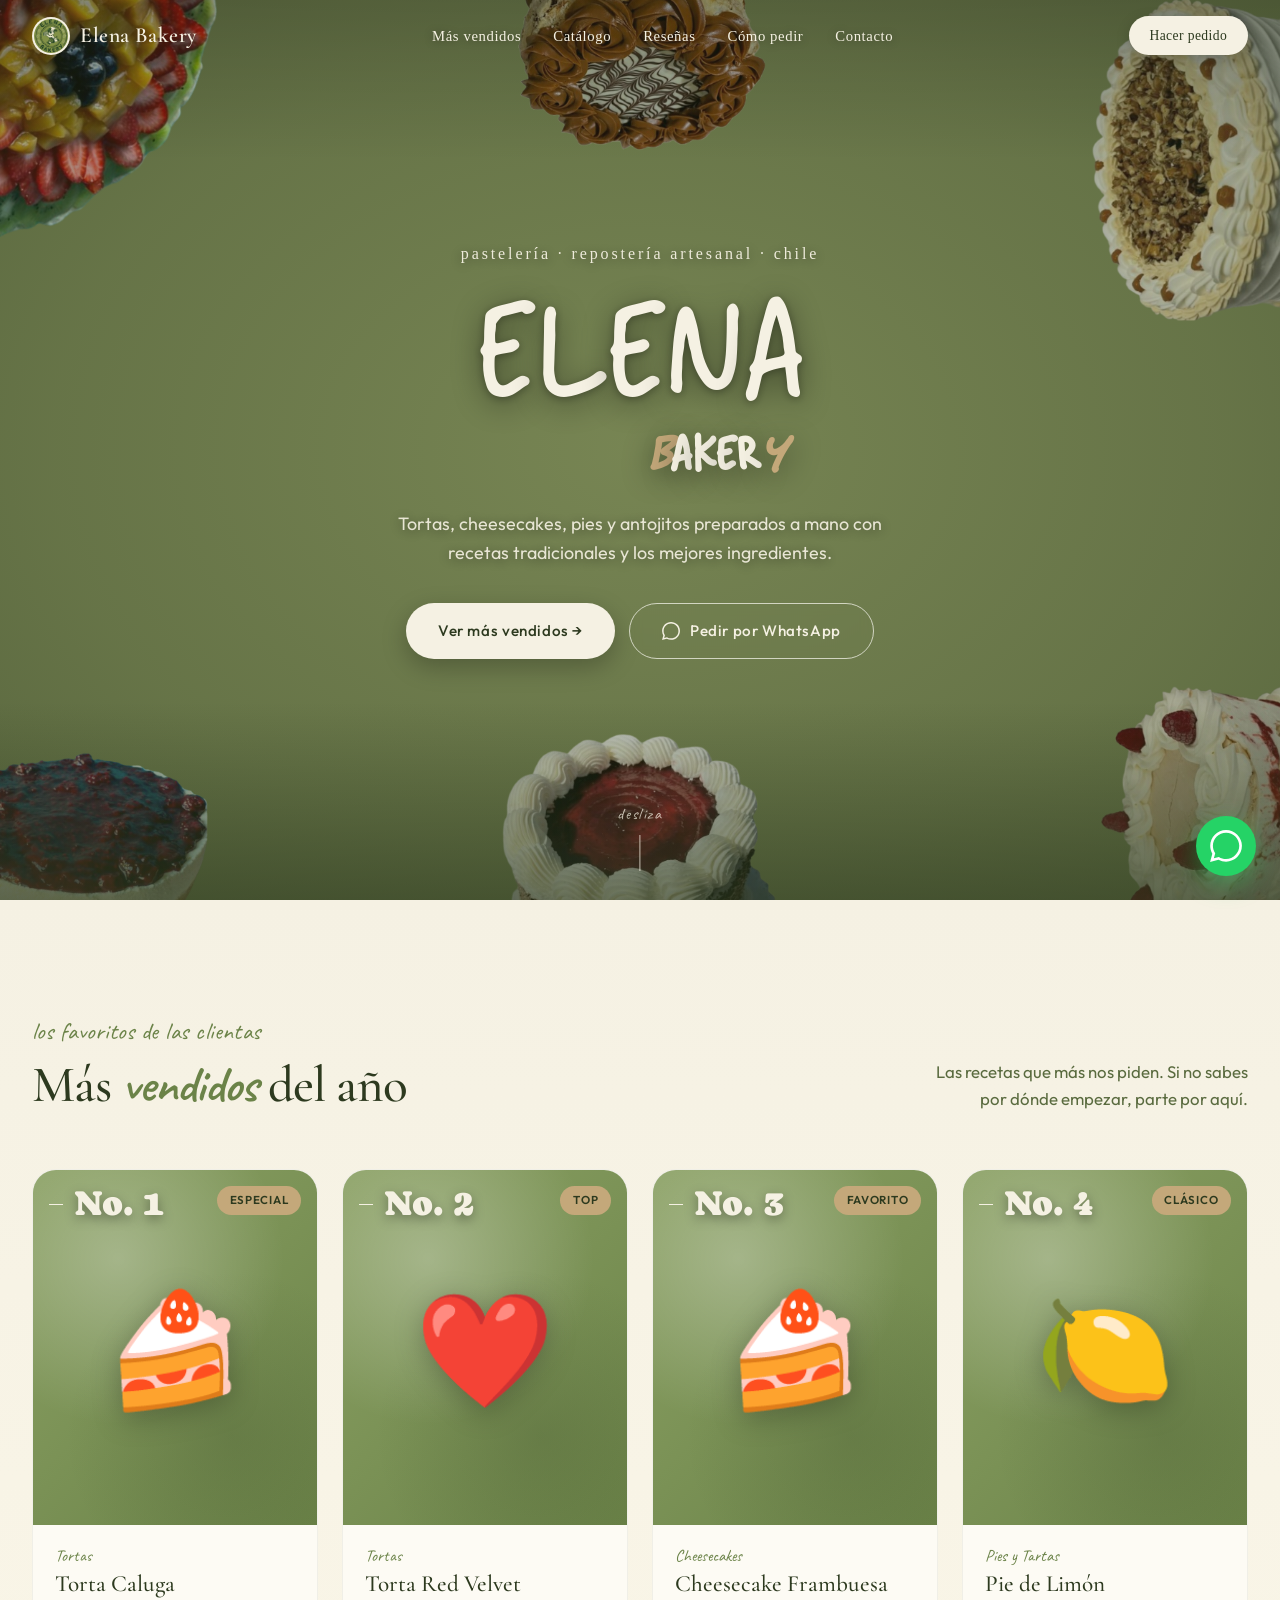
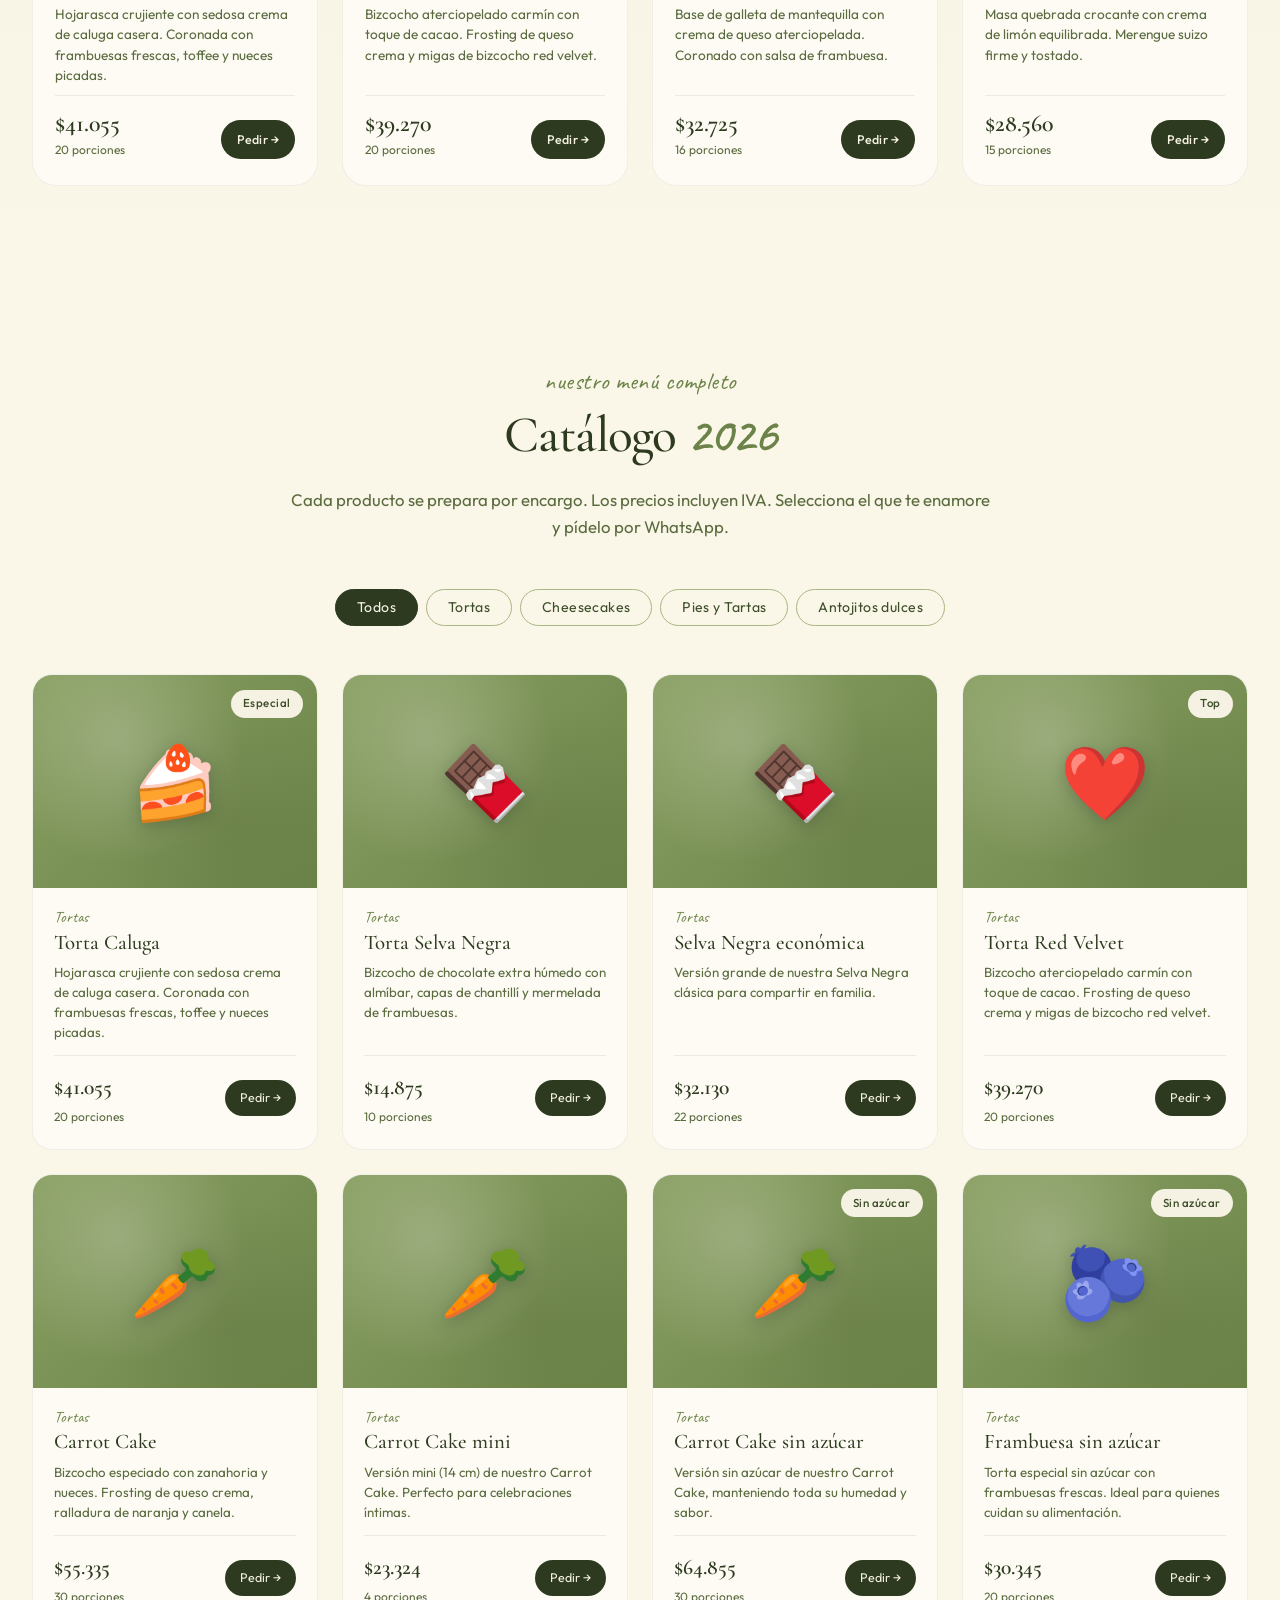
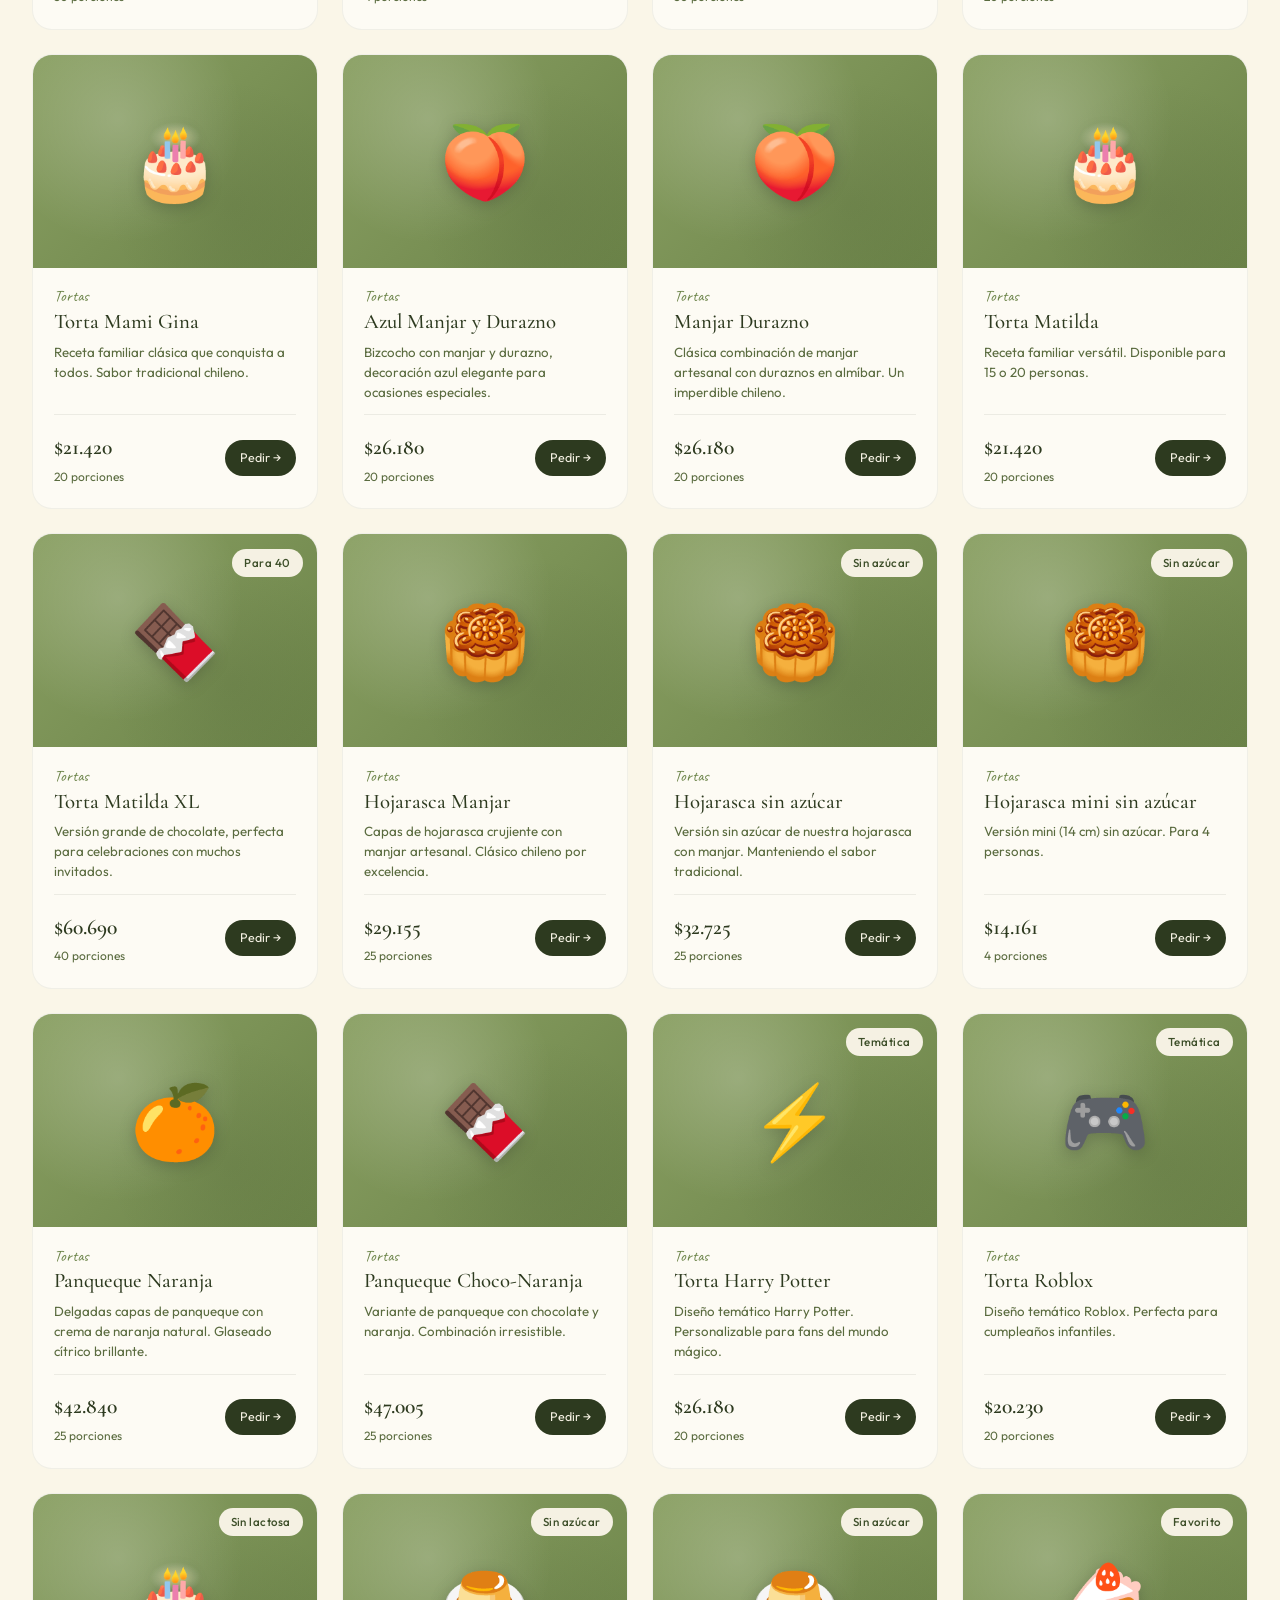
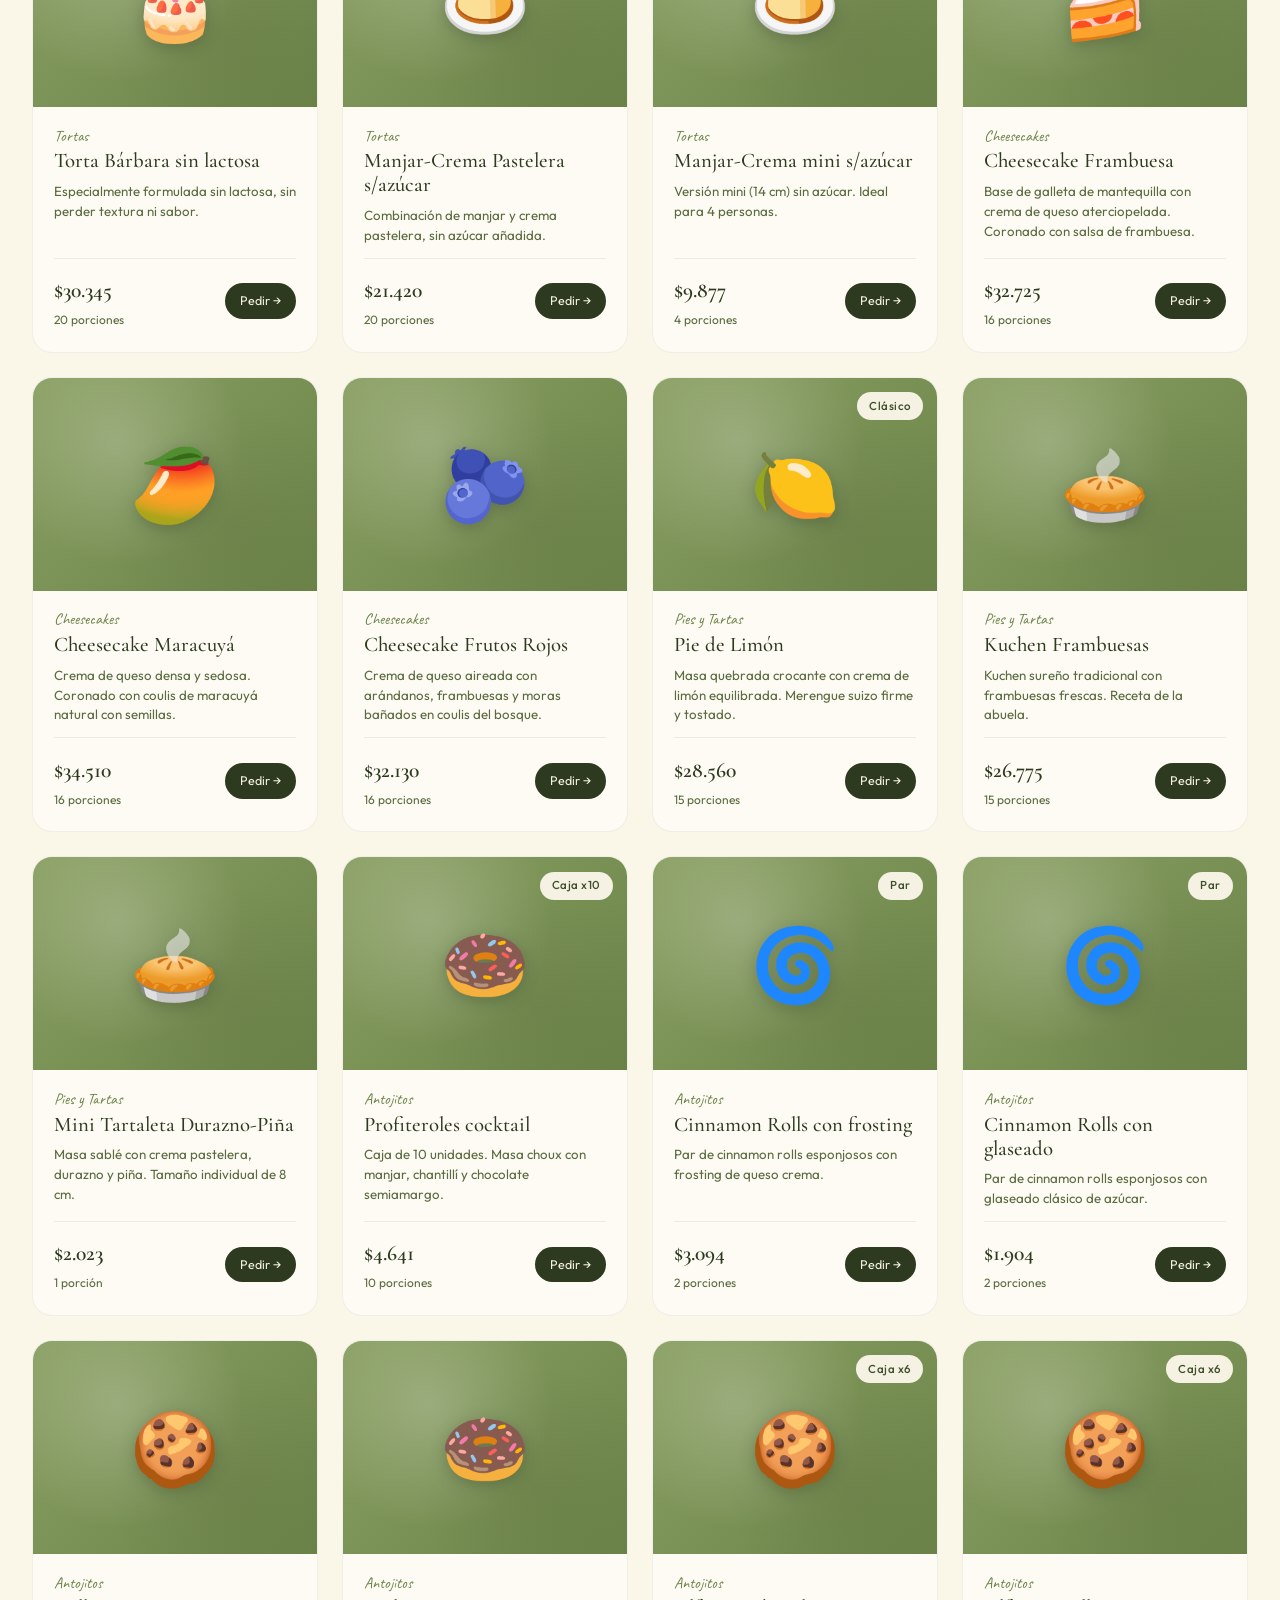
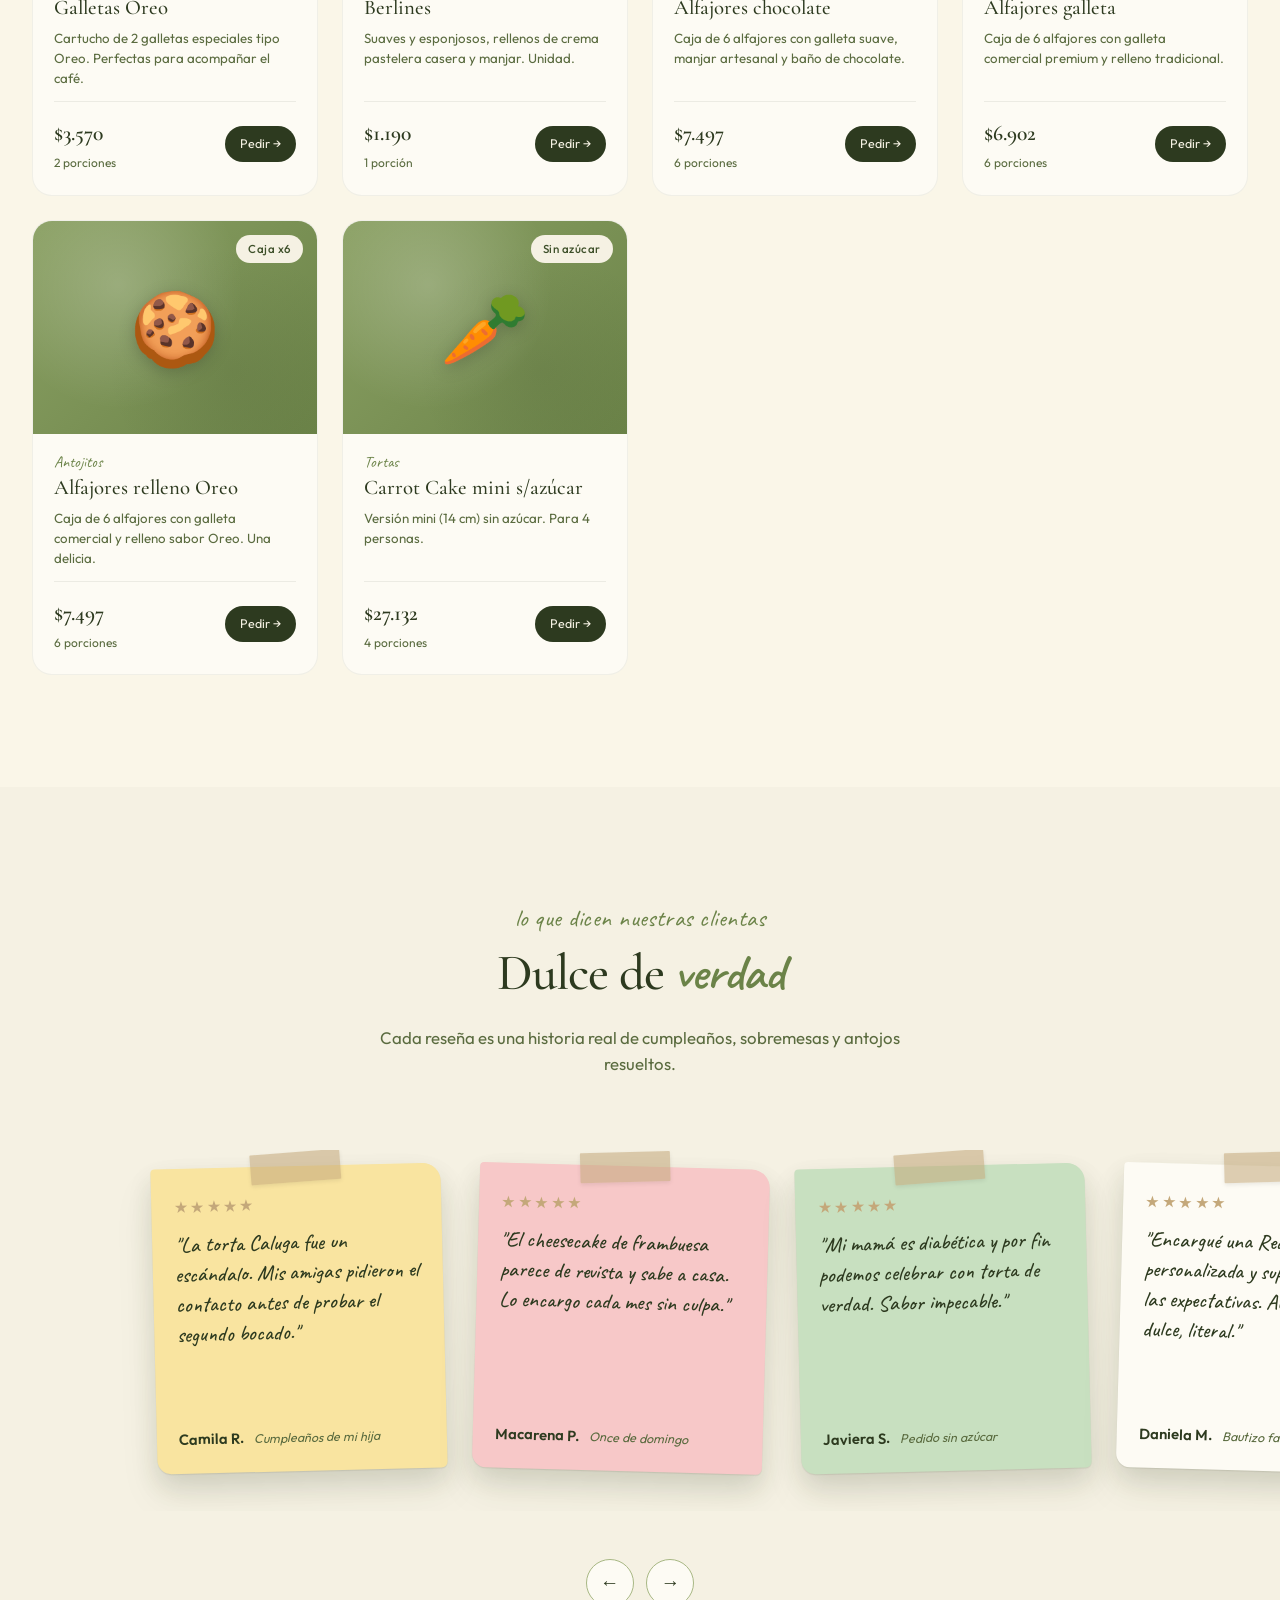
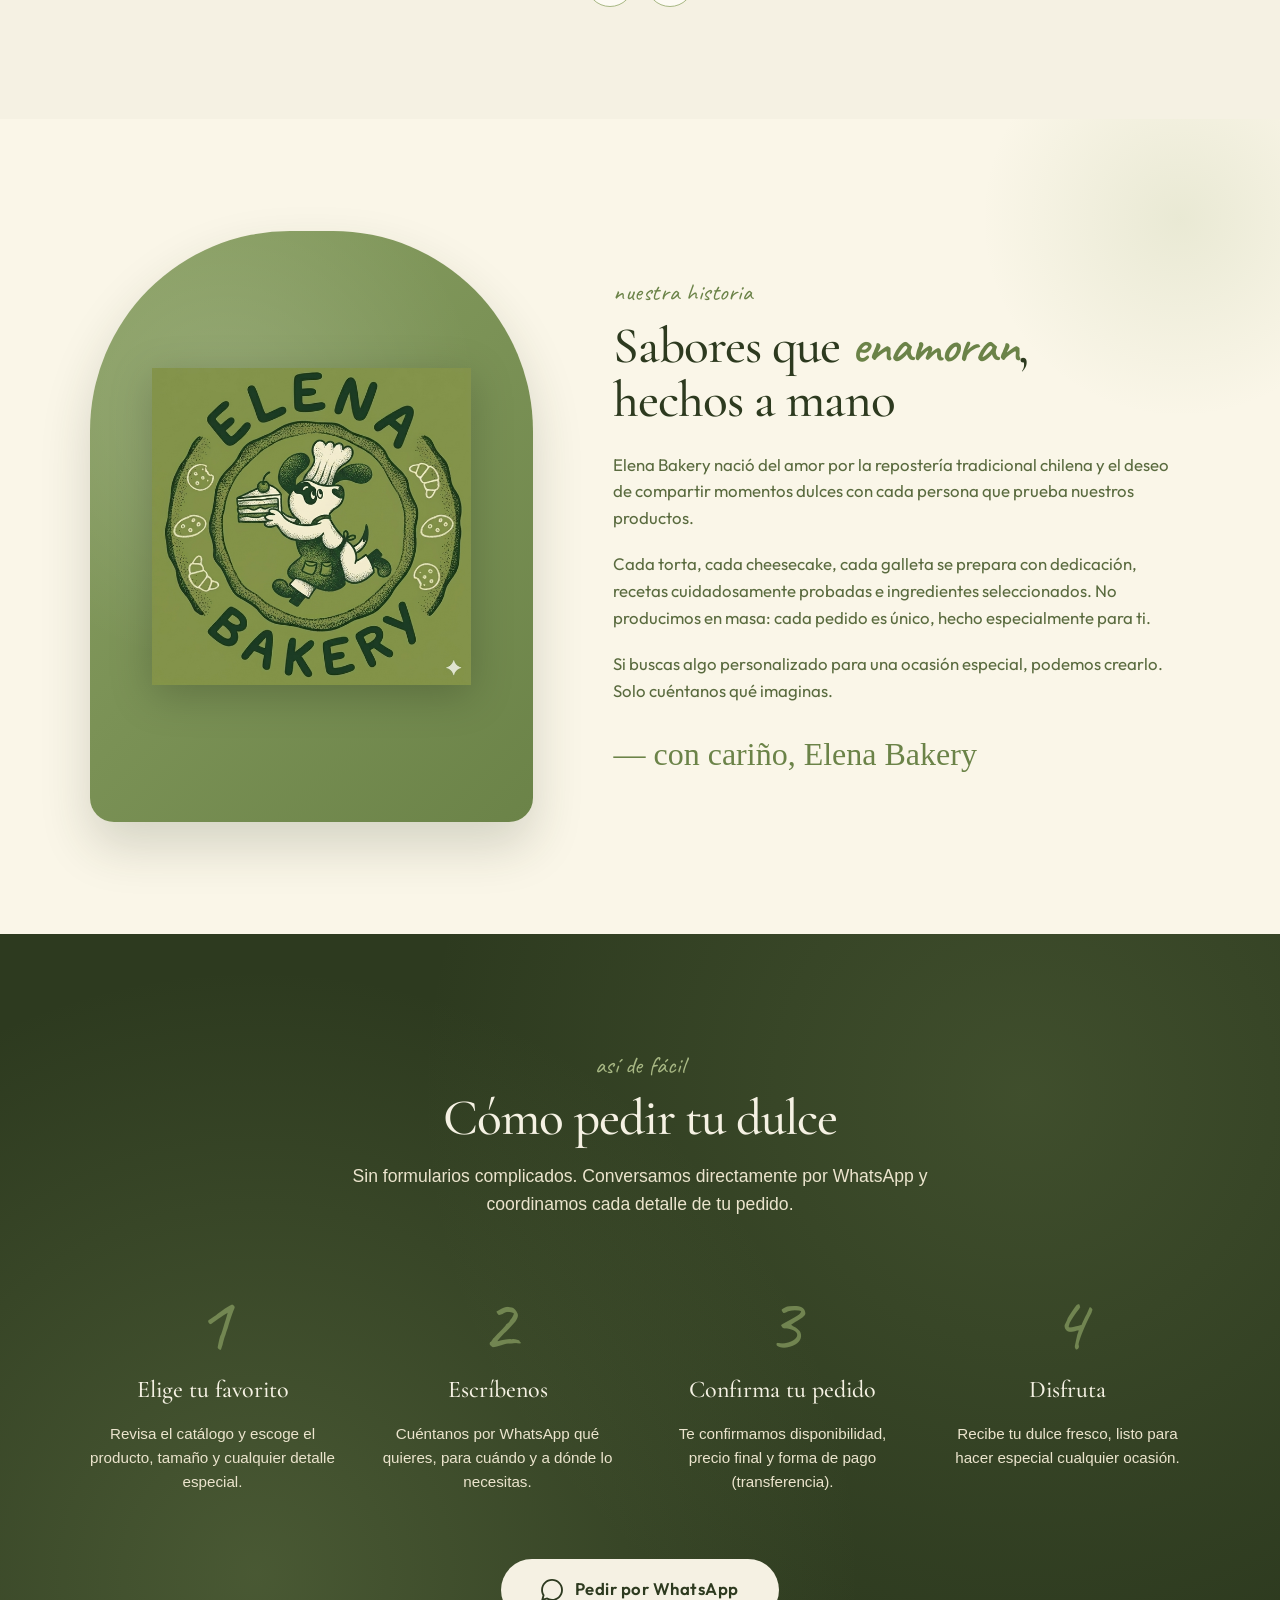
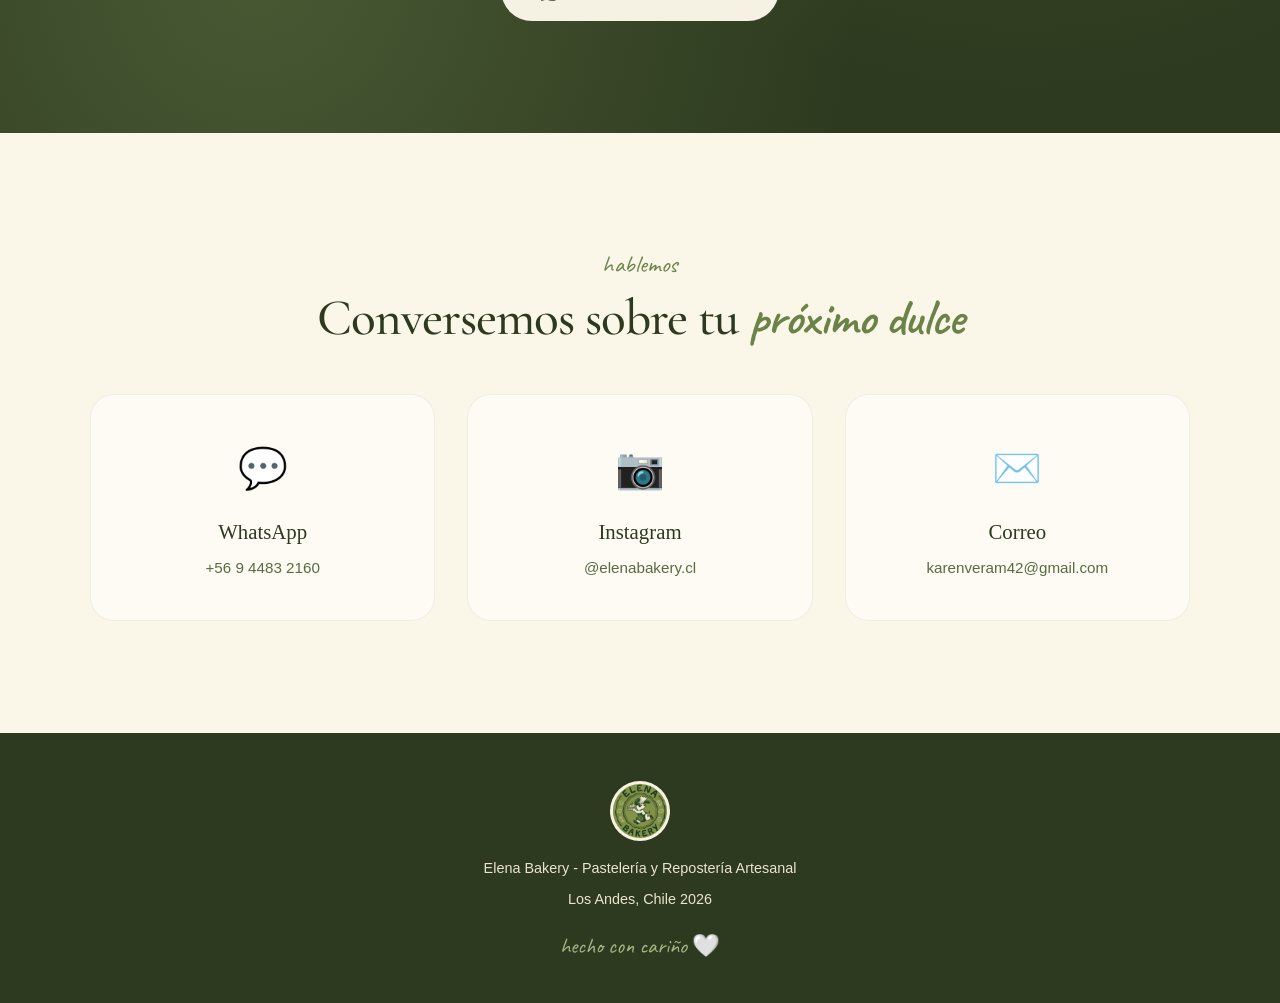
==== index.html @ ec09f941 "Initial deploy: Elena Bakery website" ====
<!DOCTYPE html>
<html lang="es">
<head>
<meta charset="UTF-8" />
<meta name="viewport" content="width=device-width, initial-scale=1.0" />
<title>Elena Bakery — Pastelería y Repostería Artesanal</title>
<meta name="description" content="Tortas, cheesecakes, pies y antojitos dulces hechos a mano en Chile. Encarga tu torta por WhatsApp." />


<!-- Fuentes -->
<link rel="preconnect" href="https://fonts.googleapis.com">
<link rel="preconnect" href="https://fonts.gstatic.com" crossorigin>
<link href="https://fonts.googleapis.com/css2?family=Cormorant+Garamond:wght@400;500;600;700&family=Caveat:wght@500;600;700&family=Outfit:wght@300;400;500;600&family=Caprasimo&family=Sansita+Swashed:wght@500;700&family=Bagel+Fat+One&family=Mochiy+Pop+One&family=Raleway:wght@300;400;500;600;700;800&display=swap" rel="stylesheet">

<style>
  /* ===== Fuentes locales (assets/fonts) ===== */
  @font-face{font-family:'Messy Ben';      src:url('assets/fonts/MessyBen.ttf') format('truetype');       font-display:swap}
  @font-face{font-family:'Miniday';        src:url('assets/fonts/Miniday.otf') format('opentype');       font-display:swap}
  @font-face{font-family:'My Handwriting'; src:url('assets/fonts/MyHandwriting.ttf') format('truetype'); font-display:swap}
  @font-face{font-family:'Oliver';         src:url('assets/fonts/Oliver-Regular.ttf') format('truetype'); font-display:swap}
  @font-face{font-family:'Poppin';         src:url('assets/fonts/Poppin-Regular.ttf') format('truetype'); font-display:swap}
  @font-face{font-family:'Quaint HF';      src:url('assets/fonts/QuaintHF.ttf') format('truetype');      font-display:swap}
  @font-face{font-family:'QuoteNote';      src:url('assets/fonts/QuoteNote.otf') format('opentype');     font-display:swap}
  @font-face{font-family:'Sam Handwriting';src:url('assets/fonts/SamHandwriting.ttf') format('truetype');font-display:swap}
  @font-face{font-family:'Simple';         src:url('assets/fonts/Simple-Regular.ttf') format('truetype'); font-display:swap}
  @font-face{font-family:'The Greats';     src:url('assets/fonts/TheGreats.otf') format('opentype');     font-display:swap}
  @font-face{font-family:'TingTong';       src:url('assets/fonts/TingTong.ttf') format('truetype');      font-display:swap}
</style>

<style>
  :root{
    --verde-profundo: #2d3a1f;
    --verde-oscuro: #3d4f29;
    --verde-medio: #6b8348;
    --verde-claro: #8aa063;
    --verde-suave: #a8b884;
    --crema: #f5f1e3;
    --crema-claro: #faf6e8;
    --crema-oscuro: #ebe4cd;
    --blanco-roto: #fdfbf4;
    --acento: #c4a87a;       /* dorado suave */
    --texto: #2d3a1f;
    --texto-suave: #5a6b3f;

    /* tweakeables */
    --hero-font: 'Caprasimo', serif;
    --hero-overlay: 0.35;
    --anim-speed: 1;
    --accent-warm: var(--acento);
  }

  *{margin:0;padding:0;box-sizing:border-box}
  html{scroll-behavior:smooth}
  body{
    font-family:'Outfit',sans-serif;
    background:var(--crema);
    color:var(--texto);
    line-height:1.6;
    overflow-x:hidden;
  }

  .display-serif{font-family:'Cormorant Garamond',serif;font-weight:500;letter-spacing:-0.02em}
  .display-hand{font-family:'Caveat',cursive;font-weight:600}

  /* ============================================
     NAVEGACIÓN
     ============================================ */
  nav{
    position:fixed;
    top:0;left:0;right:0;
    z-index:100;
    padding:1rem 2rem;
    background:rgba(245,241,227,0);
    backdrop-filter:blur(0px);
    -webkit-backdrop-filter:blur(0px);
    border-bottom:1px solid rgba(45,58,31,0);
    transition:background .35s ease, backdrop-filter .35s ease, border-color .35s ease, padding .35s ease;
  }
  nav.scrolled{
    background:rgba(245,241,227,0.88);
    backdrop-filter:blur(14px);
    -webkit-backdrop-filter:blur(14px);
    border-bottom:1px solid rgba(45,58,31,0.08);
    padding:.7rem 2rem;
  }
  .nav-inner{
    max-width:1400px;margin:0 auto;
    display:flex;align-items:center;justify-content:space-between;
  }
  .nav-logo{
    display:flex;align-items:center;gap:.65rem;
    font-family:'Cormorant Garamond',serif;
    font-size:1.35rem;font-weight:600;
    color:var(--crema);
    letter-spacing:0.02em;
    text-decoration:none;
    transition:color .35s ease, opacity .35s ease;
    opacity:0;
  }
  nav.scrolled .nav-logo{color:var(--verde-profundo);opacity:1}
  .nav-logo img{width:38px;height:38px;border-radius:50%;object-fit:cover;background:var(--crema);padding:2px}
  .nav-links{display:flex;gap:2rem;list-style:none}
  .nav-links a{
    color:var(--crema);
    text-decoration:none;
    font-size:0.92rem;
    font-weight:400;
    letter-spacing:0.04em;
    position:relative;
    transition:color 0.3s;
    text-shadow:0 1px 8px rgba(0,0,0,.4);
  }
  nav.scrolled .nav-links a{color:var(--verde-oscuro);text-shadow:none}
  .nav-links a::after{
    content:'';position:absolute;bottom:-4px;left:0;
    width:0;height:1px;background:currentColor;
    transition:width 0.3s ease;
  }
  .nav-links a:hover::after{width:100%}
  .nav-cta{
    background:var(--crema);
    color:var(--verde-profundo);
    padding:0.55rem 1.3rem;
    border-radius:30px;
    font-size:0.85rem;
    font-weight:500;
    text-decoration:none;
    transition:all 0.3s;
    letter-spacing:0.03em;
    box-shadow:0 4px 14px rgba(0,0,0,.18);
  }
  nav.scrolled .nav-cta{background:var(--verde-profundo);color:var(--crema);box-shadow:none}
  .nav-cta:hover{transform:translateY(-1px)}
  .menu-toggle{display:none;background:none;border:none;color:var(--crema);cursor:pointer;font-size:1.5rem}
  nav.scrolled .menu-toggle{color:var(--verde-profundo)}

  /* ============================================
     PORTADA / HERO
     ============================================ */
  .portada{
    min-height:100vh;
    position:relative;
    display:flex;align-items:center;justify-content:center;
    overflow:hidden;
    background:#2d3a1f;
  }
  .portada-bg{
    position:absolute;inset:0;
    background-image:url('assets/portada-bg.png');
    background-size:cover;
    background-position:center;
    background-repeat:no-repeat;
    transform:scale(1.05);
    transition:transform 12s linear;
  }
  .portada.loaded .portada-bg{transform:scale(1.12)}
  .portada-overlay{
    position:absolute;inset:0;
    background:
      radial-gradient(ellipse at center, rgba(45,58,31,calc(var(--hero-overlay) * 0.45)) 0%, rgba(45,58,31,var(--hero-overlay)) 65%, rgba(45,58,31,calc(var(--hero-overlay) + 0.15)) 100%);
  }
  .portada-vignette{
    position:absolute;inset:0;
    background:linear-gradient(180deg, rgba(0,0,0,.15) 0%, transparent 18%, transparent 78%, rgba(45,58,31,.55) 100%);
    pointer-events:none;
  }

  .portada-content{
    position:relative;z-index:3;
    text-align:center;
    padding:2rem;
    width:100%;
    max-width:1200px;
  }

  .portada-eyebrow{
    font-family:'Caveat',cursive;
    font-size:clamp(1.1rem, 2vw, 1.5rem);
    color:var(--crema);
    letter-spacing:0.18em;
    text-transform:lowercase;
    opacity:0;
    transform:translateY(8px);
    margin-bottom:0.6rem;
    text-shadow:0 2px 12px rgba(0,0,0,.5);
    transition:opacity .8s ease .15s, transform .8s ease .15s;
  }
  .portada.loaded .portada-eyebrow{opacity:.95;transform:translateY(0)}

  /* Las letras */
  .titulo-portada{
    line-height:0.95;
    margin:0 auto;
    color:var(--crema);
    user-select:none;
  }
  .linea-elena{
    font-family:var(--hero-font);
    font-size:clamp(4rem, 14vw, 11rem);
    font-weight:400;
    letter-spacing:-0.01em;
    display:flex;justify-content:center;flex-wrap:wrap;gap:0;
    text-shadow:0 6px 30px rgba(0,0,0,.45), 0 2px 8px rgba(0,0,0,.3);
  }
  .linea-bakery{
    font-family:'Caveat',cursive;
    font-weight:600;
    font-size:clamp(3rem, 11vw, 8rem);
    color:var(--crema);
    margin-top:-0.4em;
    display:flex;justify-content:center;flex-wrap:wrap;
    text-shadow:0 6px 30px rgba(0,0,0,.45);
  }
  .linea-bakery .swash{
    color:var(--acento);
    font-style:italic;
  }

  .ltr{
    display:inline-block;
    opacity:0;
    transform:translateY(40px);
    will-change:transform, opacity, filter;
  }
  .ltr.sp{width:0.35em}

  /* Animaciones de letras (controladas por data-anim en .titulo-portada) */
  /* 1. Cascade (default) — fade up suave, escalonado */
  .titulo-portada[data-anim="cascade"] .ltr.in{
    animation: ltrCascade calc(0.8s / var(--anim-speed)) cubic-bezier(.22,.9,.3,1) both;
  }
  @keyframes ltrCascade{
    0%{opacity:0; transform:translateY(40px)}
    100%{opacity:1; transform:translateY(0)}
  }

  /* 2. Typewriter — pop instantáneo */
  .titulo-portada[data-anim="type"] .ltr.in{
    animation: ltrType calc(0.18s / var(--anim-speed)) steps(1, end) both;
  }
  @keyframes ltrType{
    0%{opacity:0}
    100%{opacity:1; transform:translateY(0)}
  }

  /* 3. Hand-drawn — escala desde 0 con leve blur (efecto "trazo") */
  .titulo-portada[data-anim="draw"] .ltr.in{
    animation: ltrDraw calc(0.7s / var(--anim-speed)) cubic-bezier(.5,.05,.3,1) both;
  }
  @keyframes ltrDraw{
    0%{opacity:0; transform:translateY(0) scale(0.4) rotate(-6deg); filter:blur(8px)}
    60%{opacity:.8; filter:blur(0.5px)}
    100%{opacity:1; transform:translateY(0) scale(1) rotate(0); filter:blur(0)}
  }

  /* 4. Bounce drop — cae con rebote */
  .titulo-portada[data-anim="drop"] .ltr.in{
    animation: ltrDrop calc(0.9s / var(--anim-speed)) cubic-bezier(.34,1.56,.64,1) both;
  }
  @keyframes ltrDrop{
    0%{opacity:0; transform:translateY(-180px) rotate(-8deg)}
    60%{opacity:1; transform:translateY(8px) rotate(2deg)}
    80%{transform:translateY(-3px) rotate(-1deg)}
    100%{opacity:1; transform:translateY(0) rotate(0)}
  }

  /* 5. Sparkle — aparece con brillo dorado */
  .titulo-portada[data-anim="sparkle"] .ltr.in{
    animation: ltrSparkle calc(1s / var(--anim-speed)) cubic-bezier(.22,.9,.3,1) both;
  }
  @keyframes ltrSparkle{
    0%{opacity:0; transform:translateY(20px) scale(.9); text-shadow:0 0 0 rgba(196,168,122,0), 0 6px 30px rgba(0,0,0,.45)}
    40%{opacity:1; transform:translateY(0) scale(1.04);
        text-shadow:0 0 30px rgba(196,168,122,.9), 0 0 60px rgba(196,168,122,.6), 0 6px 30px rgba(0,0,0,.45)}
    100%{opacity:1; transform:translateY(0) scale(1);
         text-shadow:0 0 0 rgba(196,168,122,0), 0 6px 30px rgba(0,0,0,.45)}
  }

  .portada-sub{
    margin-top:1.5rem;
    color:var(--crema);
    font-size:clamp(.95rem, 1.4vw, 1.15rem);
    max-width:520px;
    margin-left:auto;margin-right:auto;
    opacity:0;
    transform:translateY(8px);
    text-shadow:0 2px 12px rgba(0,0,0,.5);
    transition:opacity .8s ease, transform .8s ease;
  }
  .portada.titled .portada-sub{opacity:.9;transform:translateY(0);transition-delay:1.4s}

  .portada-cta{
    margin-top:2.2rem;
    display:flex;gap:.9rem;justify-content:center;flex-wrap:wrap;
    opacity:0;
    transform:translateY(8px);
    transition:opacity .8s ease, transform .8s ease;
  }
  .portada.titled .portada-cta{opacity:1;transform:translateY(0);transition-delay:1.6s}

  .btn-primary{
    background:var(--crema);
    color:var(--verde-profundo);
    padding:.95rem 2rem;
    border-radius:40px;
    text-decoration:none;
    font-weight:500;font-size:.95rem;letter-spacing:.04em;
    display:inline-flex;align-items:center;gap:.6rem;
    transition:transform .3s ease, box-shadow .3s ease, background .3s ease;
    border:none;cursor:pointer;
    box-shadow:0 8px 24px rgba(0,0,0,.25);
  }
  .btn-primary:hover{transform:translateY(-2px); box-shadow:0 12px 32px rgba(0,0,0,.3); background:#fff}

  .btn-ghost{
    background:transparent;
    color:var(--crema);
    padding:.95rem 2rem;
    border-radius:40px;
    text-decoration:none;
    font-weight:500;font-size:.95rem;letter-spacing:.04em;
    border:1.5px solid rgba(253,251,244,.7);
    transition:all .3s;
    display:inline-flex;align-items:center;gap:.6rem;
    backdrop-filter:blur(6px);
  }
  .btn-ghost:hover{background:rgba(253,251,244,.12); border-color:var(--crema)}

  .scroll-indicator{
    position:absolute;
    bottom:1.8rem;left:50%;
    transform:translateX(-50%);
    color:var(--crema);
    opacity:0;
    font-family:'Caveat',cursive;
    font-size:1rem;letter-spacing:.1em;
    display:flex;flex-direction:column;align-items:center;gap:.5rem;
    transition:opacity .8s ease 2s;
  }
  .portada.titled .scroll-indicator{opacity:.75}
  .scroll-indicator .line{
    width:1px;height:36px;
    background:var(--crema);
    animation:scrollLine 2s ease-in-out infinite;
    transform-origin:top;
  }
  @keyframes scrollLine{
    0%{transform:scaleY(0); transform-origin:top}
    50%{transform:scaleY(1); transform-origin:top}
    51%{transform-origin:bottom}
    100%{transform:scaleY(0); transform-origin:bottom}
  }

  /* ============================================
     SECCIÓN BASE
     ============================================ */
  section{position:relative}
  .seccion-label{
    font-family:'Caveat',cursive;
    font-size:1.5rem;
    color:var(--verde-medio);
    margin-bottom:.5rem;
    display:block;
    letter-spacing:.02em;
  }
  .seccion-titulo{
    font-family:'Cormorant Garamond',serif;
    font-size:clamp(2rem, 4vw, 3.2rem);
    color:var(--verde-profundo);
    margin-bottom:1.5rem;
    line-height:1.05;
    font-weight:500;
    letter-spacing:-.02em;
    text-wrap:balance;
  }
  .seccion-titulo em{
    font-family:'Caveat',cursive;
    font-style:normal;
    color:var(--verde-medio);
    font-weight:600;
  }

  /* ============================================
     BEST SELLERS
     ============================================ */
  .best-sellers{
    padding:7rem 2rem 5rem;
    background:linear-gradient(180deg, var(--crema) 0%, var(--crema-claro) 100%);
  }
  .bs-header{
    max-width:1300px;margin:0 auto 3.5rem;
    display:flex;align-items:flex-end;justify-content:space-between;
    gap:2rem;flex-wrap:wrap;
  }
  .bs-header .seccion-titulo{margin-bottom:0;max-width:600px}
  .bs-header .bs-sub{
    color:var(--texto-suave);
    font-size:1.05rem;
    max-width:340px;
    text-align:right;
  }

  .bs-grid{
    max-width:1300px;margin:0 auto;
    display:grid;
    grid-template-columns:repeat(4, 1fr);
    gap:1.5rem;
  }
  .bs-card{
    position:relative;
    background:var(--blanco-roto);
    border-radius:24px;
    overflow:hidden;
    border:1px solid rgba(45,58,31,.06);
    text-decoration:none;
    color:inherit;
    display:flex;flex-direction:column;
    transition:transform .4s ease, box-shadow .4s ease;
    opacity:0;
    transform:translateY(30px);
  }
  .bs-card.reveal{opacity:1;transform:translateY(0);transition:transform .8s ease, opacity .8s ease, box-shadow .4s ease}
  .bs-card:hover{transform:translateY(-8px); box-shadow:0 24px 50px rgba(45,58,31,.15)}
  .bs-card-img{
    aspect-ratio:4/5;
    background:linear-gradient(135deg, var(--verde-claro) 0%, var(--verde-medio) 100%);
    position:relative;
    overflow:hidden;
    display:flex;align-items:center;justify-content:center;
  }
  .bs-card-img::before{
    content:'';position:absolute;inset:0;
    background-image:
      radial-gradient(circle at 30% 25%, rgba(255,255,255,.28) 0%, transparent 50%),
      radial-gradient(circle at 70% 75%, rgba(45,58,31,.18) 0%, transparent 50%);
  }
  .bs-card-emoji{
    font-size:7rem;
    position:relative;z-index:2;
    filter:drop-shadow(0 6px 14px rgba(0,0,0,.25));
    transition:transform .6s ease;
  }
  .bs-card:hover .bs-card-emoji{transform:scale(1.08) rotate(-3deg)}
  .bs-rank{
    position:absolute; top:1rem; left:1rem;
    font-family:'Caprasimo', serif;
    font-size:2.2rem;
    color:var(--crema);
    line-height:1;
    text-shadow:0 4px 12px rgba(0,0,0,.35);
    z-index:3;
  }
  .bs-rank::before{
    content:'';
    display:inline-block;
    width:.4em;height:1px;
    background:var(--crema);
    vertical-align:middle;
    margin-right:.3em;
    margin-bottom:.1em;
  }
  .bs-badge{
    position:absolute;top:1rem;right:1rem;
    background:var(--acento);
    color:var(--verde-profundo);
    padding:.32rem .8rem;
    border-radius:20px;
    font-size:.72rem;
    font-weight:600;
    z-index:3;
    letter-spacing:.06em;
    text-transform:uppercase;
  }
  .bs-card-info{
    padding:1.4rem 1.4rem 1.6rem;
    display:flex;flex-direction:column;gap:.4rem;
    flex:1;
  }
  .bs-cat{
    font-family:'Caveat',cursive;
    font-size:1.05rem;
    color:var(--verde-medio);
    line-height:1;
  }
  .bs-nombre{
    font-family:'Cormorant Garamond',serif;
    font-size:1.45rem;
    color:var(--verde-profundo);
    font-weight:500;
    line-height:1.15;
  }
  .bs-desc{
    font-size:.85rem;
    color:var(--texto-suave);
    line-height:1.5;
    margin-bottom:.2rem;
  }
  .bs-footer{
    margin-top:auto;
    padding-top:1rem;
    border-top:1px solid rgba(45,58,31,.08);
    display:flex;align-items:flex-end;justify-content:space-between;gap:.8rem;
  }
  .bs-precio{
    font-family:'Cormorant Garamond',serif;
    font-size:1.5rem;
    color:var(--verde-profundo);
    font-weight:600;
    line-height:1;
  }
  .bs-porciones{
    font-size:.75rem;
    color:var(--texto-suave);
    margin-top:.25rem;
  }
  .bs-pedir{
    background:var(--verde-profundo);
    color:var(--crema);
    border:none;
    padding:.6rem .95rem;
    border-radius:25px;
    font-size:.78rem;
    font-weight:500;
    cursor:pointer;
    transition:all .3s;
    text-decoration:none;
    display:inline-flex;align-items:center;gap:.4rem;
    font-family:'Outfit',sans-serif;
    letter-spacing:.02em;
    white-space:nowrap;
  }
  .bs-pedir:hover{background:var(--verde-oscuro)}

  /* ============================================
     CATÁLOGO
     ============================================ */
  .catalogo{
    padding:6rem 2rem 7rem;
    background:var(--crema-claro);
  }
  .catalogo-header{
    text-align:center;
    max-width:700px;margin:0 auto 3rem;
  }
  .catalogo-header p{
    color:var(--texto-suave);
    font-size:1.05rem;
    margin-top:.8rem;
  }
  .filtros{
    display:flex;justify-content:center;gap:.5rem;flex-wrap:wrap;
    margin-bottom:3rem;
  }
  .filtro-btn{
    padding:.55rem 1.3rem;
    border-radius:30px;
    border:1px solid var(--verde-suave);
    background:transparent;
    color:var(--verde-oscuro);
    font-family:'Outfit',sans-serif;
    font-size:.88rem;
    cursor:pointer;
    transition:all .3s;
    letter-spacing:.03em;
  }
  .filtro-btn:hover{background:var(--verde-suave);color:var(--crema)}
  .filtro-btn.activo{background:var(--verde-profundo);color:var(--crema);border-color:var(--verde-profundo)}

  .productos-grid{
    max-width:1300px;margin:0 auto;
    display:grid;
    grid-template-columns:repeat(auto-fill, minmax(280px, 1fr));
    gap:1.5rem;
  }
  .producto-card{
    background:var(--blanco-roto);
    border-radius:20px;
    overflow:hidden;
    transition:transform .35s ease, box-shadow .35s ease;
    position:relative;
    border:1px solid rgba(45,58,31,.06);
    display:flex;flex-direction:column;
  }
  .producto-card:hover{transform:translateY(-5px); box-shadow:0 20px 40px rgba(45,58,31,.1)}
  .producto-imagen{
    aspect-ratio:4/3;
    background:linear-gradient(135deg, var(--verde-claro) 0%, var(--verde-medio) 100%);
    position:relative;
    overflow:hidden;
    display:flex;align-items:center;justify-content:center;
  }
  .producto-imagen::before{
    content:'';position:absolute;inset:0;
    background-image:
      radial-gradient(circle at 30% 30%, rgba(255,255,255,.2) 0%, transparent 50%),
      radial-gradient(circle at 70% 70%, rgba(45,58,31,.1) 0%, transparent 50%);
  }
  .producto-emoji{
    font-size:4.5rem;
    position:relative;z-index:2;
    filter:drop-shadow(0 4px 8px rgba(0,0,0,.2));
  }
  .producto-badge{
    position:absolute;top:.9rem;right:.9rem;
    background:var(--crema);
    color:var(--verde-oscuro);
    padding:.3rem .75rem;
    border-radius:20px;
    font-size:.72rem;
    font-weight:500;
    z-index:3;
    letter-spacing:.04em;
  }
  .producto-info{padding:1.3rem 1.3rem 1.4rem;display:flex;flex-direction:column;gap:.35rem;flex:1}
  .producto-categoria{
    font-family:'Caveat',cursive;
    font-size:1rem;
    color:var(--verde-medio);
    line-height:1;
  }
  .producto-nombre{
    font-family:'Cormorant Garamond',serif;
    font-size:1.3rem;
    color:var(--verde-profundo);
    line-height:1.15;
    font-weight:500;
  }
  .producto-desc{
    color:var(--texto-suave);
    font-size:.83rem;
    line-height:1.5;
    margin:.2rem 0 .4rem;
  }
  .producto-footer{
    margin-top:auto;
    display:flex;justify-content:space-between;align-items:center;
    padding-top:.9rem;
    border-top:1px solid rgba(45,58,31,.08);
  }
  .producto-precio{
    font-family:'Cormorant Garamond',serif;
    font-size:1.35rem;
    color:var(--verde-profundo);
    font-weight:600;
  }
  .producto-porciones{
    font-size:.75rem;
    color:var(--texto-suave);
    margin-top:.15rem;
  }
  .producto-btn{
    background:var(--verde-profundo);
    color:var(--crema);
    border:none;
    padding:.5rem .95rem;
    border-radius:25px;
    font-size:.78rem;
    cursor:pointer;
    transition:all .3s;
    text-decoration:none;
    display:inline-flex;align-items:center;gap:.4rem;
    font-family:'Outfit',sans-serif;
  }
  .producto-btn:hover{background:var(--verde-oscuro);transform:scale(1.05)}

  /* ============================================
     RESEÑAS
     ============================================ */
  .reseñas{
    padding:7rem 0 7rem;
    background:var(--crema);
    overflow:hidden;
    position:relative;
  }
  .reseñas-header{
    max-width:1300px;margin:0 auto 3rem;
    padding:0 2rem;
    text-align:center;
  }
  .reseñas-header p{
    color:var(--texto-suave);
    font-size:1.05rem;
    margin-top:.8rem;
    max-width:520px;
    margin-left:auto;margin-right:auto;
  }
  .reseñas-scroller{
    position:relative;
    padding:1.5rem 0 2rem;
  }
  .reseñas-track{
    display:flex;
    gap:2rem;
    padding:1rem 2rem 2.5rem;
    overflow-x:auto;
    scroll-snap-type:x mandatory;
    scrollbar-width:none;
    -ms-overflow-style:none;
  }
  .reseñas-track::-webkit-scrollbar{display:none}

  .reseñas-track::before, .reseñas-track::after{
    content:'';flex:0 0 max(2rem, calc((100vw - 1100px) / 2));
  }

  .postit{
    flex:0 0 290px;
    aspect-ratio:1 / 1.05;
    padding:1.6rem 1.4rem 1.4rem;
    border-radius:4px 18px 6px 14px;
    box-shadow:
      0 1px 1px rgba(45,58,31,.1),
      0 12px 24px rgba(45,58,31,.12),
      0 22px 40px rgba(45,58,31,.08);
    display:flex;flex-direction:column;
    scroll-snap-align:center;
    position:relative;
    font-family:'Caveat',cursive;
    color:var(--verde-profundo);
    transition:transform .4s ease;
  }
  .postit:hover{transform:translateY(-6px) rotate(0deg) !important}
  .postit::before{
    content:'';
    position:absolute;
    top:-14px;left:50%;
    width:90px;height:30px;
    background:rgba(196,168,122,.55);
    transform:translateX(-50%) rotate(-3deg);
    box-shadow:0 2px 4px rgba(0,0,0,.08);
    border-radius:1px;
  }
  .postit:nth-child(odd){transform:rotate(-1.4deg)}
  .postit:nth-child(even){transform:rotate(1.6deg)}

  .postit-stars{
    font-family:'Outfit',sans-serif;
    font-size:1rem;
    letter-spacing:.15em;
    color:var(--acento);
    margin-bottom:.6rem;
  }
  .postit-quote{
    font-size:1.35rem;
    line-height:1.4;
    font-weight:500;
    flex:1;
    text-wrap:pretty;
  }
  .postit-quote::before{content:'"'; margin-right:.05em}
  .postit-quote::after{content:'"'}
  .postit-meta{
    margin-top:1rem;
    display:flex;align-items:baseline;gap:.6rem;
    font-family:'Outfit',sans-serif;
  }
  .postit-author{
    font-weight:600;
    font-size:.92rem;
    color:var(--verde-profundo);
  }
  .postit-where{
    font-size:.78rem;
    color:var(--texto-suave);
    font-style:italic;
  }

  /* Variaciones de color para los post-its */
  .postit.c1{background:#f9e4a0}        /* amarillo */
  .postit.c2{background:#f7c8c8}        /* rosa pálido */
  .postit.c3{background:#c8e0c0}        /* verde menta */
  .postit.c4{background:#fdfbf4}        /* crema */
  .postit.c5{background:#e6d5f2}        /* lavanda */
  .postit.c6{background:#fcd9b6}        /* durazno */

  .reseñas-arrows{
    display:flex;justify-content:center;gap:.8rem;
    margin-top:1rem;
  }
  .reseñas-arrow{
    width:48px;height:48px;border-radius:50%;
    border:1px solid var(--verde-suave);
    background:var(--blanco-roto);
    color:var(--verde-profundo);
    cursor:pointer;
    display:inline-flex;align-items:center;justify-content:center;
    transition:all .25s;
    font-size:1.2rem;
  }
  .reseñas-arrow:hover{background:var(--verde-profundo);color:var(--crema);border-color:var(--verde-profundo)}

  /* ============================================
     HISTORIA (refinada)
     ============================================ */
  .historia{
    padding:7rem 2rem;
    background:var(--crema-claro);
    position:relative;
    overflow:hidden;
  }
  .historia::before{
    content:'';
    position:absolute;top:-100px;right:-100px;
    width:400px;height:400px;
    background:radial-gradient(circle, rgba(138,160,99,.15) 0%, transparent 70%);
    border-radius:50%;
    pointer-events:none;
  }
  .historia-grid{
    max-width:1100px;margin:0 auto;
    display:grid;grid-template-columns:1fr 1.3fr;gap:5rem;
    align-items:center;
    position:relative;z-index:2;
  }
  .historia-img{
    aspect-ratio:3/4;
    background:linear-gradient(135deg, var(--verde-claro), var(--verde-medio));
    border-radius:200px 200px 24px 24px;
    position:relative;
    overflow:hidden;
    display:flex;align-items:center;justify-content:center;
    box-shadow:0 24px 50px rgba(45,58,31,.18);
  }
  .historia-img::before{
    content:'';position:absolute;inset:0;
    background-image:radial-gradient(circle at 30% 30%, rgba(255,255,255,.15) 0%, transparent 50%);
  }
  .historia-img img{
    width:72%;height:72%;object-fit:contain;
    filter:drop-shadow(0 10px 20px rgba(0,0,0,.2));
  }
  .historia-text p{
    color:var(--texto-suave);
    margin-bottom:1.2rem;
    font-size:1.05rem;
  }
  .historia-text .firma{
    font-family:'Caveat',cursive;
    font-size:2rem;
    color:var(--verde-medio);
    margin-top:1.5rem;
    display:block;
  }

  /* ============================================
     CÓMO PEDIR
     ============================================ */
  .como-pedir{
    padding:7rem 2rem;
    background:var(--verde-profundo);
    color:var(--crema);
    position:relative;
    overflow:hidden;
  }
  .como-pedir::before{
    content:'';position:absolute;inset:0;
    background-image:
      radial-gradient(circle at 20% 80%, rgba(138,160,99,.3) 0%, transparent 50%),
      radial-gradient(circle at 80% 20%, rgba(138,160,99,.2) 0%, transparent 50%);
  }
  .pedir-inner{
    max-width:1100px;margin:0 auto;
    position:relative;z-index:2;
    text-align:center;
  }
  .pedir-inner .seccion-label{color:var(--verde-suave)}
  .pedir-inner .seccion-titulo{color:var(--crema);margin-bottom:1rem}
  .pedir-inner .subtitulo{
    color:var(--crema-oscuro);
    font-size:1.1rem;
    max-width:600px;margin:0 auto 4rem;
  }
  .pasos{
    display:grid;
    grid-template-columns:repeat(auto-fit, minmax(220px, 1fr));
    gap:2.5rem;
    margin-bottom:4rem;
  }
  .paso{text-align:center}
  .paso-num{
    font-family:'Caveat',cursive;
    font-size:5rem;
    color:var(--verde-claro);
    line-height:1;
    margin-bottom:.5rem;
    opacity:.7;
  }
  .paso h3{
    font-family:'Cormorant Garamond',serif;
    font-size:1.5rem;
    margin-bottom:.8rem;
    font-weight:500;
  }
  .paso p{
    color:var(--crema-oscuro);
    font-size:.95rem;
    line-height:1.6;
  }
  .pedir-cta{
    background:var(--crema);
    color:var(--verde-profundo);
    padding:1.1rem 2.5rem;
    border-radius:40px;
    text-decoration:none;
    font-weight:600;
    font-size:1.05rem;
    display:inline-flex;align-items:center;gap:.7rem;
    transition:all .3s;
    letter-spacing:.03em;
  }
  .pedir-cta:hover{background:var(--crema-claro);transform:translateY(-2px);box-shadow:0 10px 30px rgba(0,0,0,.2)}

  /* ============================================
     CONTACTO
     ============================================ */
  .contacto{
    padding:7rem 2rem;
    background:var(--crema-claro);
  }
  .contacto-inner{
    max-width:1100px;margin:0 auto;
    text-align:center;
  }
  .contacto-grid{
    display:grid;
    grid-template-columns:repeat(auto-fit, minmax(250px, 1fr));
    gap:2rem;
    margin-top:3rem;
  }
  .contacto-card{
    background:var(--blanco-roto);
    padding:2.5rem 1.5rem;
    border-radius:24px;
    text-decoration:none;
    color:var(--verde-profundo);
    transition:all .3s;
    border:1px solid rgba(45,58,31,.06);
  }
  .contacto-card:hover{transform:translateY(-5px); box-shadow:0 15px 30px rgba(45,58,31,.1)}
  .contacto-icon{font-size:2.5rem;margin-bottom:1rem}
  .contacto-card h3{
    font-family:'Cormorant Garamond',serif;
    font-size:1.3rem;
    margin-bottom:.5rem;
    font-weight:500;
  }
  .contacto-card p{color:var(--texto-suave);font-size:.95rem}

  /* ============================================
     FOOTER
     ============================================ */
  footer{
    background:var(--verde-profundo);
    color:var(--crema-oscuro);
    padding:3rem 2rem 2rem;
    text-align:center;
  }
  .footer-logo{
    width:60px;height:60px;border-radius:50%;
    margin:0 auto 1rem;display:block;
    background:var(--crema);padding:3px;
  }
  footer p{font-size:.9rem;margin-bottom:.5rem}
  footer .firma-footer{
    font-family:'Caveat',cursive;
    font-size:1.4rem;
    color:var(--verde-suave);
    margin-top:1rem;
  }

  /* ============================================
     WHATSAPP FLOAT
     ============================================ */
  .wa-float{
    position:fixed;
    bottom:1.5rem;right:1.5rem;
    background:#25D366;
    color:#fff;
    width:60px;height:60px;
    border-radius:50%;
    display:flex;align-items:center;justify-content:center;
    box-shadow:0 8px 25px rgba(37,211,102,.4);
    text-decoration:none;
    z-index:99;
    transition:all .3s;
    animation:waPulse 2.4s infinite;
  }
  .wa-float:hover{transform:scale(1.1)}
  .wa-float svg{width:32px;height:32px}
  @keyframes waPulse{
    0%{box-shadow:0 8px 25px rgba(37,211,102,.4), 0 0 0 0 rgba(37,211,102,.5)}
    70%{box-shadow:0 8px 25px rgba(37,211,102,.4), 0 0 0 18px rgba(37,211,102,0)}
    100%{box-shadow:0 8px 25px rgba(37,211,102,.4), 0 0 0 0 rgba(37,211,102,0)}
  }

  /* ============================================
     RESPONSIVE
     ============================================ */
  @media(max-width:1100px){
    .bs-grid{grid-template-columns:repeat(2, 1fr)}
  }
  @media(max-width:900px){
    .historia-grid{grid-template-columns:1fr;gap:3rem}
    .nav-links{display:none}
    .menu-toggle{display:block}
    .nav-links.abierto{
      display:flex;flex-direction:column;
      position:absolute;top:100%;left:0;right:0;
      background:var(--crema);padding:1.5rem;
      gap:1.2rem;border-bottom:1px solid rgba(45,58,31,.1);
    }
    .nav-links.abierto a{color:var(--verde-oscuro);text-shadow:none}
    .bs-header{flex-direction:column;align-items:flex-start}
    .bs-header .bs-sub{text-align:left}
  }
  @media(max-width:600px){
    nav{padding:1rem}
    .best-sellers,.catalogo,.reseñas,.como-pedir,.contacto,.historia{padding-left:1.2rem;padding-right:1.2rem}
    .reseñas{padding-left:0;padding-right:0}
    .reseñas-header{padding-left:1.2rem;padding-right:1.2rem}
    .bs-grid{grid-template-columns:1fr;gap:1.2rem}
    .productos-grid{grid-template-columns:repeat(auto-fill, minmax(240px, 1fr));gap:1.2rem}
  }
</style>
</head>
<body>

<!-- ============================================
     NAVEGACIÓN
     ============================================ -->
<nav id="nav">
  <div class="nav-inner" style="font-family: Poppins">
    <a href="#inicio" class="nav-logo">
      <img src="assets/logo.png" alt="Elena Bakery"/>
      <span>Elena Bakery</span>
    </a>
    <ul class="nav-links" id="navLinks">
      <li><a href="#best-sellers">Más vendidos</a></li>
      <li><a href="#catalogo">Catálogo</a></li>
      <li><a href="#reseñas">Reseñas</a></li>
      <li><a href="#pedir">Cómo pedir</a></li>
      <li><a href="#contacto">Contacto</a></li>
    </ul>
    <a href="https://wa.me/56944832160?text=Hola%20Elena%20Bakery,%20quiero%20hacer%20un%20pedido" class="nav-cta">Hacer pedido</a>
    <button class="menu-toggle" onclick="document.getElementById('navLinks').classList.toggle('abierto')" aria-label="Menú">☰</button>
  </div>
</nav>

<!-- ============================================
     PORTADA
     ============================================ -->
<section class="portada" id="inicio" data-screen-label="01 Portada">
  <div class="portada-bg"></div>
  <div class="portada-overlay"></div>
  <div class="portada-vignette"></div>

  <!-- Atributos data-font: edita directamente en el HTML -->
  <div class="portada-content">
    <div class="portada-eyebrow" data-font="Bitter" style="font-family: var(--font-eyebrow, Bitter); font-size: 16px">pastelería &middot; repostería artesanal &middot; chile</div>

    <h1 class="titulo-portada" id="titulo" data-anim="cascade">
      <span class="linea-elena" id="lineaElena" data-font="Oliver" style="font-family: Oliver"></span>
      <span class="linea-bakery" id="lineaBakery" data-font="Manrope" style="font-family: Oliver; font-size: 60px; text-align: right; margin: -14px -100px 0px 50px"></span>
    </h1>

    <p class="portada-sub" data-font="Outfit" style="font-family: var(--font-sub, 'Outfit')">Tortas, cheesecakes, pies y antojitos preparados a mano con recetas tradicionales y los mejores ingredientes.</p>

    <div class="portada-cta">
      <a href="#best-sellers" class="btn-primary">Ver más vendidos →</a>
      <a href="https://wa.me/56944832160?text=Hola%20Elena%20Bakery,%20me%20gustaría%20hacer%20un%20pedido" class="btn-ghost">
        <svg width="18" height="18" fill="currentColor" viewBox="0 0 24 24"><path d="M.057 24l1.687-6.163c-1.041-1.804-1.588-3.849-1.587-5.946.003-6.556 5.338-11.891 11.893-11.891 3.181.001 6.167 1.24 8.413 3.488 2.245 2.248 3.481 5.236 3.48 8.414-.003 6.557-5.338 11.892-11.893 11.892-1.99-.001-3.951-.5-5.688-1.448l-6.305 1.654zm6.597-3.807c1.676.995 3.276 1.591 5.392 1.592 5.448 0 9.886-4.434 9.889-9.885.002-5.462-4.415-9.89-9.881-9.892-5.452 0-9.887 4.434-9.889 9.884-.001 2.225.651 3.891 1.746 5.634l-.999 3.648 3.742-.981z"/></svg>
        Pedir por WhatsApp
      </a>
    </div>
  </div>

  <div class="scroll-indicator">
    <span>desliza</span>
    <span class="line"></span>
  </div>
</section>

<!-- ============================================
     BEST SELLERS
     ============================================ -->
<section class="best-sellers" id="best-sellers" data-screen-label="02 Más vendidos">
  <div class="bs-header">
    <div>
      <span class="seccion-label">los favoritos de las clientas</span>
      <h2 class="seccion-titulo">Más <em>vendidos</em> del año</h2>
    </div>
    <p class="bs-sub" data-font="Outfit" style="font-family: var(--font-bssub, 'Outfit')">Las recetas que más nos piden. Si no sabes por dónde empezar, parte por aquí.</p>
  </div>
  <div class="bs-grid" id="bestSellersGrid"></div>
</section>

<!-- ============================================
     CATÁLOGO COMPLETO
     ============================================ -->
<section class="catalogo" id="catalogo" data-screen-label="03 Catálogo">
  <div class="catalogo-header">
    <span class="seccion-label">nuestro menú completo</span>
    <h2 class="seccion-titulo">Catálogo <em>2026</em></h2>
    <p data-font="Outfit" style="font-family: var(--font-catdesc, 'Outfit')">Cada producto se prepara por encargo. Los precios incluyen IVA. Selecciona el que te enamore y pídelo por WhatsApp.</p>
  </div>

  <div class="filtros" id="filtros">
    <button class="filtro-btn activo" data-cat="todos">Todos</button>
    <button class="filtro-btn" data-cat="Tortas">Tortas</button>
    <button class="filtro-btn" data-cat="Cheesecakes">Cheesecakes</button>
    <button class="filtro-btn" data-cat="Pies y Tartas">Pies y Tartas</button>
    <button class="filtro-btn" data-cat="Antojitos">Antojitos dulces</button>
  </div>

  <div class="productos-grid" id="productosGrid"></div>
</section>

<!-- ============================================
     RESEÑAS
     ============================================ -->
<section class="reseñas" id="reseñas" data-screen-label="04 Reseñas">
  <div class="reseñas-header">
    <span class="seccion-label">lo que dicen nuestras clientas</span>
    <h2 class="seccion-titulo">Dulce de <em>verdad</em></h2>
    <p data-font="Outfit" style="font-family: var(--font-resintro, 'Outfit')">Cada reseña es una historia real de cumpleaños, sobremesas y antojos resueltos.</p>
  </div>

  <div class="reseñas-scroller">
    <div class="reseñas-track" id="reseñasTrack"></div>
  </div>

  <div class="reseñas-arrows">
    <button class="reseñas-arrow" id="resPrev" aria-label="Anterior">←</button>
    <button class="reseñas-arrow" id="resNext" aria-label="Siguiente">→</button>
  </div>
</section>

<!-- ============================================
     HISTORIA
     ============================================ -->
<section class="historia" id="historia" data-screen-label="05 Historia">
  <div class="historia-grid">
    <div class="historia-img">
      <img src="assets/logo.png" alt="Elena Bakery"/>
    </div>
    <div class="historia-text">
      <span class="seccion-label">nuestra historia</span>
      <h2 class="seccion-titulo">Sabores que <em>enamoran</em>, hechos a mano</h2>
      <p data-font="Outfit" style="font-family: var(--font-historia1, 'Outfit')">Elena Bakery nació del amor por la repostería tradicional chilena y el deseo de compartir momentos dulces con cada persona que prueba nuestros productos.</p>
      <p data-font="Outfit" style="font-family: var(--font-historia2, 'Outfit')">Cada torta, cada cheesecake, cada galleta se prepara con dedicación, recetas cuidadosamente probadas e ingredientes seleccionados. No producimos en masa: cada pedido es único, hecho especialmente para ti.</p>
      <p>Si buscas algo personalizado para una ocasión especial, podemos crearlo. Solo cuéntanos qué imaginas.</p>
      <span class="firma" style="width: 475px; font-family: &quot;DM Sans&quot;">— con cariño, Elena Bakery</span>
    </div>
  </div>
</section>

<!-- ============================================
     CÓMO PEDIR
     ============================================ -->
<section class="como-pedir" id="pedir" data-screen-label="06 Cómo pedir">
  <div class="pedir-inner">
    <span class="seccion-label">así de fácil</span>
    <h2 class="seccion-titulo">Cómo pedir tu dulce</h2>
    <p class="subtitulo" style="font-family: Arial">Sin formularios complicados. Conversamos directamente por WhatsApp y coordinamos cada detalle de tu pedido.</p>

    <div class="pasos">
      <div class="paso">
        <div class="paso-num">1</div>
        <h3>Elige tu favorito</h3>
        <p style="font-family: Arial">Revisa el catálogo y escoge el producto, tamaño y cualquier detalle especial.</p>
      </div>
      <div class="paso">
        <div class="paso-num">2</div>
        <h3>Escríbenos</h3>
        <p style="font-family: Arial">Cuéntanos por WhatsApp qué quieres, para cuándo y a dónde lo necesitas.</p>
      </div>
      <div class="paso">
        <div class="paso-num">3</div>
        <h3>Confirma tu pedido</h3>
        <p style="font-family: Arial">Te confirmamos disponibilidad, precio final y forma de pago (transferencia).</p>
      </div>
      <div class="paso">
        <div class="paso-num">4</div>
        <h3>Disfruta</h3>
        <p style="font-family: Arial">Recibe tu dulce fresco, listo para hacer especial cualquier ocasión.</p>
      </div>
    </div>

    <a href="https://wa.me/56944832160?text=Hola%20Elena%20Bakery,%20quiero%20hacer%20un%20pedido" class="pedir-cta">
      <svg width="22" height="22" fill="currentColor" viewBox="0 0 24 24"><path d="M.057 24l1.687-6.163c-1.041-1.804-1.588-3.849-1.587-5.946.003-6.556 5.338-11.891 11.893-11.891 3.181.001 6.167 1.24 8.413 3.488 2.245 2.248 3.481 5.236 3.48 8.414-.003 6.557-5.338 11.892-11.893 11.892-1.99-.001-3.951-.5-5.688-1.448l-6.305 1.654zm6.597-3.807c1.676.995 3.276 1.591 5.392 1.592 5.448 0 9.886-4.434 9.889-9.885.002-5.462-4.415-9.89-9.881-9.892-5.452 0-9.887 4.434-9.889 9.884-.001 2.225.651 3.891 1.746 5.634l-.999 3.648 3.742-.981z"/></svg>
      Pedir por WhatsApp
    </a>
  </div>
</section>

<!-- ============================================
     CONTACTO
     ============================================ -->
<section class="contacto" id="contacto" data-screen-label="07 Contacto">
  <div class="contacto-inner">
    <span class="seccion-label">hablemos</span>
    <h2 class="seccion-titulo">Conversemos sobre tu <em>próximo dulce</em></h2>
    <div class="contacto-grid">
      <a href="https://wa.me/56944832160" class="contacto-card">
        <div class="contacto-icon">💬</div>
        <h3 style="font-family: Manrope">WhatsApp</h3>
        <p style="font-family: Arial">+56 9 4483 2160</p>
      </a>
      <a href="https://instagram.com/elenabakery.cl" class="contacto-card">
        <div class="contacto-icon">📷</div>
        <h3 style="font-family: Manrope">Instagram</h3>
        <p style="font-family: Arial">@elenabakery.cl</p>
      </a>
      <a href="mailto:karenveram42@gmail.com" class="contacto-card">
        <div class="contacto-icon">✉️</div>
        <h3 style="font-family: Manrope">Correo</h3>
        <p style="font-family: Arial">karenveram42@gmail.com</p>
      </a>
    </div>
  </div>
</section>

<!-- ============================================
     FOOTER
     ============================================ -->
<footer>
  <img src="assets/logo.png" alt="Elena Bakery" class="footer-logo"/>
  <p style="font-family: Arial">Elena Bakery - Pastelería y Repostería Artesanal</p>
  <p style="font-family: Arial">Los Andes, Chile 2026</p>
  <p class="firma-footer">hecho con cariño 🤍</p>
</footer>

<!-- WhatsApp flotante -->
<a href="https://wa.me/56944832160?text=Hola%20Elena%20Bakery,%20quiero%20hacer%20un%20pedido" class="wa-float" aria-label="WhatsApp">
  <svg fill="currentColor" viewBox="0 0 24 24"><path d="M.057 24l1.687-6.163c-1.041-1.804-1.588-3.849-1.587-5.946.003-6.556 5.338-11.891 11.893-11.891 3.181.001 6.167 1.24 8.413 3.488 2.245 2.248 3.481 5.236 3.48 8.414-.003 6.557-5.338 11.892-11.893 11.892-1.99-.001-3.951-.5-5.688-1.448l-6.305 1.654zm6.597-3.807c1.676.995 3.276 1.591 5.392 1.592 5.448 0 9.886-4.434 9.889-9.885.002-5.462-4.415-9.89-9.881-9.892-5.452 0-9.887 4.434-9.889 9.884-.001 2.225.651 3.891 1.746 5.634l-.999 3.648 3.742-.981z"/></svg>
</a>


<!-- ============================================
     DATA + LÓGICA
     ============================================ -->
<script>
const TEL = '56944832160';

// ----- Catálogo -----
const productos = [
  {id:'PROD-012', nombre:'Torta Caluga', cat:'Tortas', porciones:20, precio:41055, emoji:'🍰', desc:'Hojarasca crujiente con sedosa crema de caluga casera. Coronada con frambuesas frescas, toffee y nueces picadas.', badge:'Especial'},
  {id:'PROD-011', nombre:'Torta Selva Negra', cat:'Tortas', porciones:10, precio:14875, emoji:'🍫', desc:'Bizcocho de chocolate extra húmedo con almíbar, capas de chantillí y mermelada de frambuesas.'},
  {id:'PROD-025', nombre:'Selva Negra económica', cat:'Tortas', porciones:22, precio:32130, emoji:'🍫', desc:'Versión grande de nuestra Selva Negra clásica para compartir en familia.'},
  {id:'PROD-017', nombre:'Torta Red Velvet', cat:'Tortas', porciones:20, precio:39270, emoji:'❤️', desc:'Bizcocho aterciopelado carmín con toque de cacao. Frosting de queso crema y migas de bizcocho red velvet.', badge:'Top'},
  {id:'PROD-019', nombre:'Carrot Cake', cat:'Tortas', porciones:30, precio:55335, emoji:'🥕', desc:'Bizcocho especiado con zanahoria y nueces. Frosting de queso crema, ralladura de naranja y canela.'},
  {id:'PROD-034', nombre:'Carrot Cake mini', cat:'Tortas', porciones:4, precio:23324, emoji:'🥕', desc:'Versión mini (14 cm) de nuestro Carrot Cake. Perfecto para celebraciones íntimas.'},
  {id:'PROD-032', nombre:'Carrot Cake sin azúcar', cat:'Tortas', porciones:30, precio:64855, emoji:'🥕', desc:'Versión sin azúcar de nuestro Carrot Cake, manteniendo toda su humedad y sabor.', badge:'Sin azúcar'},
  {id:'PROD-001', nombre:'Frambuesa sin azúcar', cat:'Tortas', porciones:20, precio:30345, emoji:'🫐', desc:'Torta especial sin azúcar con frambuesas frescas. Ideal para quienes cuidan su alimentación.', badge:'Sin azúcar'},
  {id:'PROD-009', nombre:'Torta Mami Gina', cat:'Tortas', porciones:20, precio:21420, emoji:'🎂', desc:'Receta familiar clásica que conquista a todos. Sabor tradicional chileno.'},
  {id:'PROD-007', nombre:'Azul Manjar y Durazno', cat:'Tortas', porciones:20, precio:26180, emoji:'🍑', desc:'Bizcocho con manjar y durazno, decoración azul elegante para ocasiones especiales.'},
  {id:'PROD-008', nombre:'Manjar Durazno', cat:'Tortas', porciones:20, precio:26180, emoji:'🍑', desc:'Clásica combinación de manjar artesanal con duraznos en almíbar. Un imperdible chileno.'},
  {id:'PROD-018', nombre:'Torta Matilda', cat:'Tortas', porciones:20, precio:21420, emoji:'🎂', desc:'Receta familiar versátil. Disponible para 15 o 20 personas.'},
  {id:'PROD-010', nombre:'Torta Matilda XL', cat:'Tortas', porciones:40, precio:60690, emoji:'🍫', desc:'Versión grande de chocolate, perfecta para celebraciones con muchos invitados.', badge:'Para 40'},
  {id:'PROD-027', nombre:'Hojarasca Manjar', cat:'Tortas', porciones:25, precio:29155, emoji:'🥮', desc:'Capas de hojarasca crujiente con manjar artesanal. Clásico chileno por excelencia.'},
  {id:'PROD-030', nombre:'Hojarasca sin azúcar', cat:'Tortas', porciones:25, precio:32725, emoji:'🥮', desc:'Versión sin azúcar de nuestra hojarasca con manjar. Manteniendo el sabor tradicional.', badge:'Sin azúcar'},
  {id:'PROD-031', nombre:'Hojarasca mini sin azúcar', cat:'Tortas', porciones:4, precio:14161, emoji:'🥮', desc:'Versión mini (14 cm) sin azúcar. Para 4 personas.', badge:'Sin azúcar'},
  {id:'PROD-015', nombre:'Panqueque Naranja', cat:'Tortas', porciones:25, precio:42840, emoji:'🍊', desc:'Delgadas capas de panqueque con crema de naranja natural. Glaseado cítrico brillante.'},
  {id:'PROD-016', nombre:'Panqueque Choco-Naranja', cat:'Tortas', porciones:25, precio:47005, emoji:'🍫', desc:'Variante de panqueque con chocolate y naranja. Combinación irresistible.'},
  {id:'PROD-004', nombre:'Torta Harry Potter', cat:'Tortas', porciones:20, precio:26180, emoji:'⚡', desc:'Diseño temático Harry Potter. Personalizable para fans del mundo mágico.', badge:'Temática'},
  {id:'PROD-006', nombre:'Torta Roblox', cat:'Tortas', porciones:20, precio:20230, emoji:'🎮', desc:'Diseño temático Roblox. Perfecta para cumpleaños infantiles.', badge:'Temática'},
  {id:'PROD-005', nombre:'Torta Bárbara sin lactosa', cat:'Tortas', porciones:20, precio:30345, emoji:'🎂', desc:'Especialmente formulada sin lactosa, sin perder textura ni sabor.', badge:'Sin lactosa'},
  {id:'PROD-035', nombre:'Manjar-Crema Pastelera s/azúcar', cat:'Tortas', porciones:20, precio:21420, emoji:'🍮', desc:'Combinación de manjar y crema pastelera, sin azúcar añadida.', badge:'Sin azúcar'},
  {id:'PROD-036', nombre:'Manjar-Crema mini s/azúcar', cat:'Tortas', porciones:4, precio:9877, emoji:'🍮', desc:'Versión mini (14 cm) sin azúcar. Ideal para 4 personas.', badge:'Sin azúcar'},
  {id:'PROD-020', nombre:'Cheesecake Frambuesa', cat:'Cheesecakes', porciones:16, precio:32725, emoji:'🍰', desc:'Base de galleta de mantequilla con crema de queso aterciopelada. Coronado con salsa de frambuesa.', badge:'Favorito'},
  {id:'PROD-021', nombre:'Cheesecake Maracuyá', cat:'Cheesecakes', porciones:16, precio:34510, emoji:'🥭', desc:'Crema de queso densa y sedosa. Coronado con coulis de maracuyá natural con semillas.'},
  {id:'PROD-022', nombre:'Cheesecake Frutos Rojos', cat:'Cheesecakes', porciones:16, precio:32130, emoji:'🫐', desc:'Crema de queso aireada con arándanos, frambuesas y moras bañados en coulis del bosque.'},
  {id:'PROD-002', nombre:'Pie de Limón', cat:'Pies y Tartas', porciones:15, precio:28560, emoji:'🍋', desc:'Masa quebrada crocante con crema de limón equilibrada. Merengue suizo firme y tostado.', badge:'Clásico'},
  {id:'PROD-003', nombre:'Kuchen Frambuesas', cat:'Pies y Tartas', porciones:15, precio:26775, emoji:'🥧', desc:'Kuchen sureño tradicional con frambuesas frescas. Receta de la abuela.'},
  {id:'PROD-023', nombre:'Mini Tartaleta Durazno-Piña', cat:'Pies y Tartas', porciones:1, precio:2023, emoji:'🥧', desc:'Masa sablé con crema pastelera, durazno y piña. Tamaño individual de 8 cm.'},
  {id:'PROD-026', nombre:'Profiteroles cocktail', cat:'Antojitos', porciones:10, precio:4641, emoji:'🍩', desc:'Caja de 10 unidades. Masa choux con manjar, chantillí y chocolate semiamargo.', badge:'Caja x10'},
  {id:'PROD-028', nombre:'Cinnamon Rolls con frosting', cat:'Antojitos', porciones:2, precio:3094, emoji:'🌀', desc:'Par de cinnamon rolls esponjosos con frosting de queso crema.', badge:'Par'},
  {id:'PROD-029', nombre:'Cinnamon Rolls con glaseado', cat:'Antojitos', porciones:2, precio:1904, emoji:'🌀', desc:'Par de cinnamon rolls esponjosos con glaseado clásico de azúcar.', badge:'Par'},
  {id:'PROD-013', nombre:'Galletas Oreo', cat:'Antojitos', porciones:2, precio:3570, emoji:'🍪', desc:'Cartucho de 2 galletas especiales tipo Oreo. Perfectas para acompañar el café.'},
  {id:'PROD-014', nombre:'Berlines', cat:'Antojitos', porciones:1, precio:1190, emoji:'🍩', desc:'Suaves y esponjosos, rellenos de crema pastelera casera y manjar. Unidad.'},
  {id:'PROD-024', nombre:'Alfajores chocolate', cat:'Antojitos', porciones:6, precio:7497, emoji:'🍪', desc:'Caja de 6 alfajores con galleta suave, manjar artesanal y baño de chocolate.', badge:'Caja x6'},
  {id:'PROD-037', nombre:'Alfajores galleta', cat:'Antojitos', porciones:6, precio:6902, emoji:'🍪', desc:'Caja de 6 alfajores con galleta comercial premium y relleno tradicional.', badge:'Caja x6'},
  {id:'PROD-038', nombre:'Alfajores relleno Oreo', cat:'Antojitos', porciones:6, precio:7497, emoji:'🍪', desc:'Caja de 6 alfajores con galleta comercial y relleno sabor Oreo. Una delicia.', badge:'Caja x6'},
  {id:'PROD-033', nombre:'Carrot Cake mini s/azúcar', cat:'Tortas', porciones:4, precio:27132, emoji:'🥕', desc:'Versión mini (14 cm) sin azúcar. Para 4 personas.', badge:'Sin azúcar'}
];

// ----- Best sellers (4 destacados) -----
const BEST_SELLER_IDS = ['PROD-012', 'PROD-017', 'PROD-020', 'PROD-002'];

// ----- Reseñas (placeholder; editar abajo) -----
const reseñas = [
  {autor:'Camila R.', donde:'Cumpleaños de mi hija', stars:5, color:'c1',
   quote:'La torta Caluga fue un escándalo. Mis amigas pidieron el contacto antes de probar el segundo bocado.'},
  {autor:'Macarena P.', donde:'Once de domingo', stars:5, color:'c2',
   quote:'El cheesecake de frambuesa parece de revista y sabe a casa. Lo encargo cada mes sin culpa.'},
  {autor:'Javiera S.', donde:'Pedido sin azúcar', stars:5, color:'c3',
   quote:'Mi mamá es diabética y por fin podemos celebrar con torta de verdad. Sabor impecable.'},
  {autor:'Daniela M.', donde:'Bautizo familiar', stars:5, color:'c4',
   quote:'Encargué una Red Velvet personalizada y superó todas las expectativas. Atención dulce, literal.'},
  {autor:'Constanza V.', donde:'Regalo sorpresa', stars:5, color:'c5',
   quote:'Pie de limón con merengue perfecto, ni muy dulce ni ácido. Y la entrega puntual a la hora exacta.'},
  {autor:'Isidora L.', donde:'Matrimonio civil', stars:5, color:'c6',
   quote:'Pedí Carrot Cake para 30 personas y todos preguntaron quién la hizo. Karen es una artista.'},
];

// ----- Render: portada -----
function renderTitulo(){
  const elena = document.getElementById('lineaElena');
  const bakery = document.getElementById('lineaBakery');
  const wrapLetter = (ch, cls='') => {
    if(ch === ' ') return '<span class="ltr sp">&nbsp;</span>';
    return `<span class="ltr ${cls}">${ch}</span>`;
  };
  elena.innerHTML = [...'ELENA'].map(c => wrapLetter(c)).join('');
  bakery.innerHTML = [...'BAKERY'].map((c,i,a) => wrapLetter(c, i===0 || i===a.length-1 ? 'swash' : '')).join('');
}

function playTitleAnim(){
  const letters = document.querySelectorAll('#titulo .ltr');
  letters.forEach(l => l.classList.remove('in'));
  // baseline stagger 80ms, ajustado por velocidad
  const speed = parseFloat(getComputedStyle(document.documentElement).getPropertyValue('--anim-speed')) || 1;
  letters.forEach((l, i) => {
    setTimeout(() => l.classList.add('in'), i * (80 / speed));
  });
  const total = letters.length * (80 / speed) + 1000;
  setTimeout(() => document.querySelector('.portada').classList.add('titled'), total - 600);
}

// ----- Render: best sellers -----
function precioFmt(n){ return '$' + n.toLocaleString('es-CL'); }
function waLink(p){
  const msj = encodeURIComponent(`Hola Elena Bakery! Quiero pedir:\n\n🍰 ${p.nombre}\nPorciones: ${p.porciones}\nPrecio: ${precioFmt(p.precio)}\n\n¿Cuándo podría tenerlo? Gracias!`);
  return `https://wa.me/${TEL}?text=${msj}`;
}

function renderBestSellers(){
  const grid = document.getElementById('bestSellersGrid');
  const items = BEST_SELLER_IDS.map(id => productos.find(p => p.id === id)).filter(Boolean);
  grid.innerHTML = items.map((p, i) => `
    <a class="bs-card" href="${waLink(p)}" target="_blank" rel="noopener">
      <div class="bs-card-img">
        <span class="bs-rank">No. ${i+1}</span>
        ${p.badge ? `<span class="bs-badge">${p.badge}</span>` : ''}
        <div class="bs-card-emoji">${p.emoji}</div>
      </div>
      <div class="bs-card-info">
        <div class="bs-cat">${p.cat}</div>
        <h3 class="bs-nombre">${p.nombre}</h3>
        <p class="bs-desc">${p.desc}</p>
        <div class="bs-footer">
          <div>
            <div class="bs-precio">${precioFmt(p.precio)}</div>
            <div class="bs-porciones">${p.porciones} ${p.porciones===1?'porción':'porciones'}</div>
          </div>
          <span class="bs-pedir">Pedir →</span>
        </div>
      </div>
    </a>
  `).join('');
}

// ----- Render: catálogo -----
function renderProductos(cat='todos'){
  const grid = document.getElementById('productosGrid');
  const filtrados = cat === 'todos' ? productos : productos.filter(p => p.cat === cat);
  grid.innerHTML = filtrados.map(p => `
    <article class="producto-card">
      <div class="producto-imagen">
        ${p.badge ? `<span class="producto-badge">${p.badge}</span>` : ''}
        <div class="producto-emoji">${p.emoji}</div>
      </div>
      <div class="producto-info">
        <div class="producto-categoria">${p.cat}</div>
        <h3 class="producto-nombre">${p.nombre}</h3>
        <p class="producto-desc">${p.desc}</p>
        <div class="producto-footer">
          <div>
            <div class="producto-precio">${precioFmt(p.precio)}</div>
            <div class="producto-porciones">${p.porciones} ${p.porciones===1?'porción':'porciones'}</div>
          </div>
          <a href="${waLink(p)}" class="producto-btn" target="_blank" rel="noopener">Pedir →</a>
        </div>
      </div>
    </article>
  `).join('');
}

// ----- Render: reseñas -----
function renderReseñas(){
  const track = document.getElementById('reseñasTrack');
  track.innerHTML = reseñas.map(r => `
    <div class="postit ${r.color}">
      <div class="postit-stars">${'★'.repeat(r.stars)}${'☆'.repeat(5-r.stars)}</div>
      <p class="postit-quote">${r.quote}</p>
      <div class="postit-meta">
        <span class="postit-author">${r.autor}</span>
        <span class="postit-where">${r.donde}</span>
      </div>
    </div>
  `).join('');
}

// ----- Filtros -----
function bindFiltros(){
  document.querySelectorAll('.filtro-btn').forEach(btn => {
    btn.addEventListener('click', () => {
      document.querySelectorAll('.filtro-btn').forEach(b => b.classList.remove('activo'));
      btn.classList.add('activo');
      renderProductos(btn.dataset.cat);
    });
  });
}

// ----- Flechas reseñas -----
function bindReseñas(){
  const track = document.getElementById('reseñasTrack');
  const step = () => {
    const item = track.querySelector('.postit');
    return item ? item.getBoundingClientRect().width + 32 : 320;
  };
  document.getElementById('resPrev').addEventListener('click', () => track.scrollBy({left: -step(), behavior:'smooth'}));
  document.getElementById('resNext').addEventListener('click', () => track.scrollBy({left:  step(), behavior:'smooth'}));
}

// ----- Nav scroll -----
function bindNav(){
  const nav = document.getElementById('nav');
  const onScroll = () => nav.classList.toggle('scrolled', window.scrollY > 60);
  window.addEventListener('scroll', onScroll, {passive:true});
  onScroll();
  document.querySelectorAll('.nav-links a').forEach(a => {
    a.addEventListener('click', () => document.getElementById('navLinks').classList.remove('abierto'));
  });
}

// ----- Reveal best-sellers on scroll -----
function bindReveal(){
  const io = new IntersectionObserver(entries => {
    entries.forEach((e, i) => {
      if(e.isIntersecting){
        setTimeout(() => e.target.classList.add('reveal'), i * 120);
        io.unobserve(e.target);
      }
    });
  }, {threshold:0.15});
  document.querySelectorAll('.bs-card').forEach(c => io.observe(c));
}

// ----- Init -----
renderTitulo();
renderBestSellers();
renderProductos();
renderReseñas();
bindFiltros();
bindReseñas();
bindNav();
bindReveal();

window.addEventListener('load', () => {
  const portada = document.querySelector('.portada');
  portada.classList.add('loaded');
  setTimeout(playTitleAnim, 250);
});

</script>


</body>
</html>
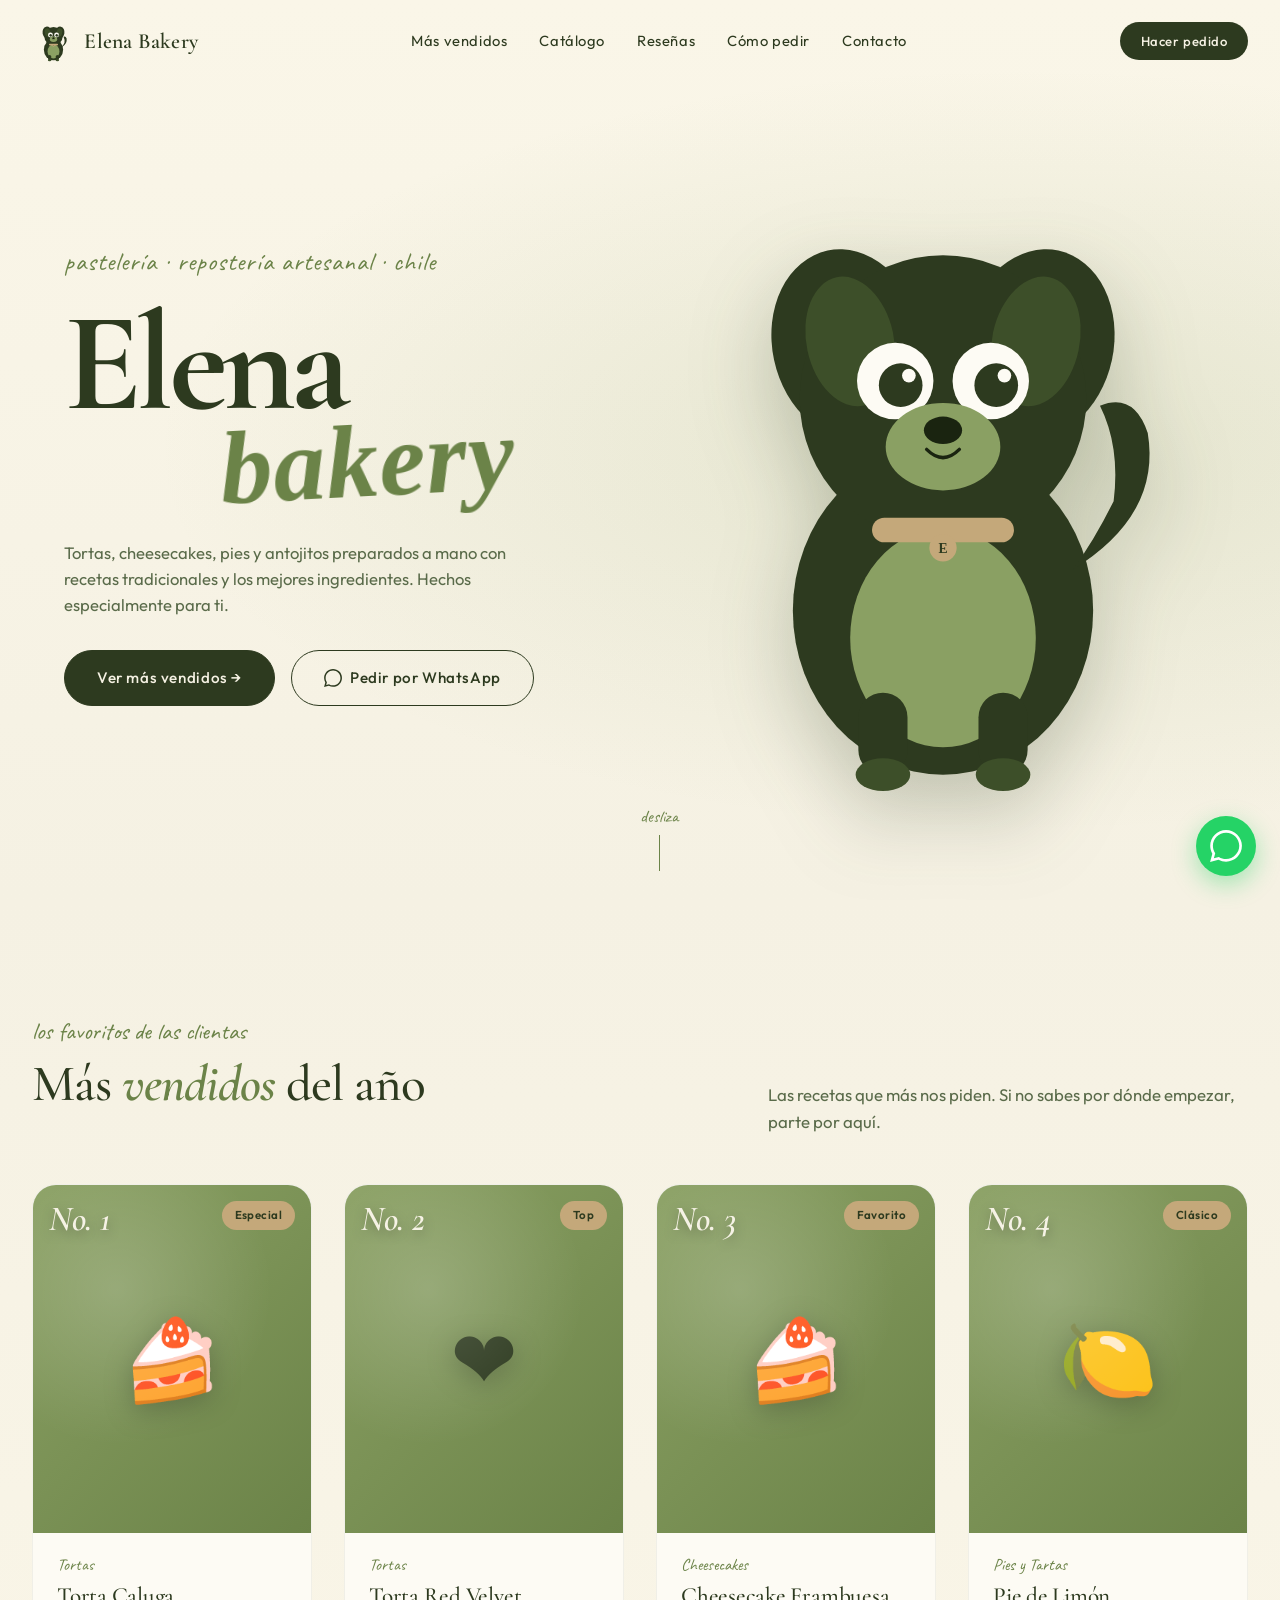
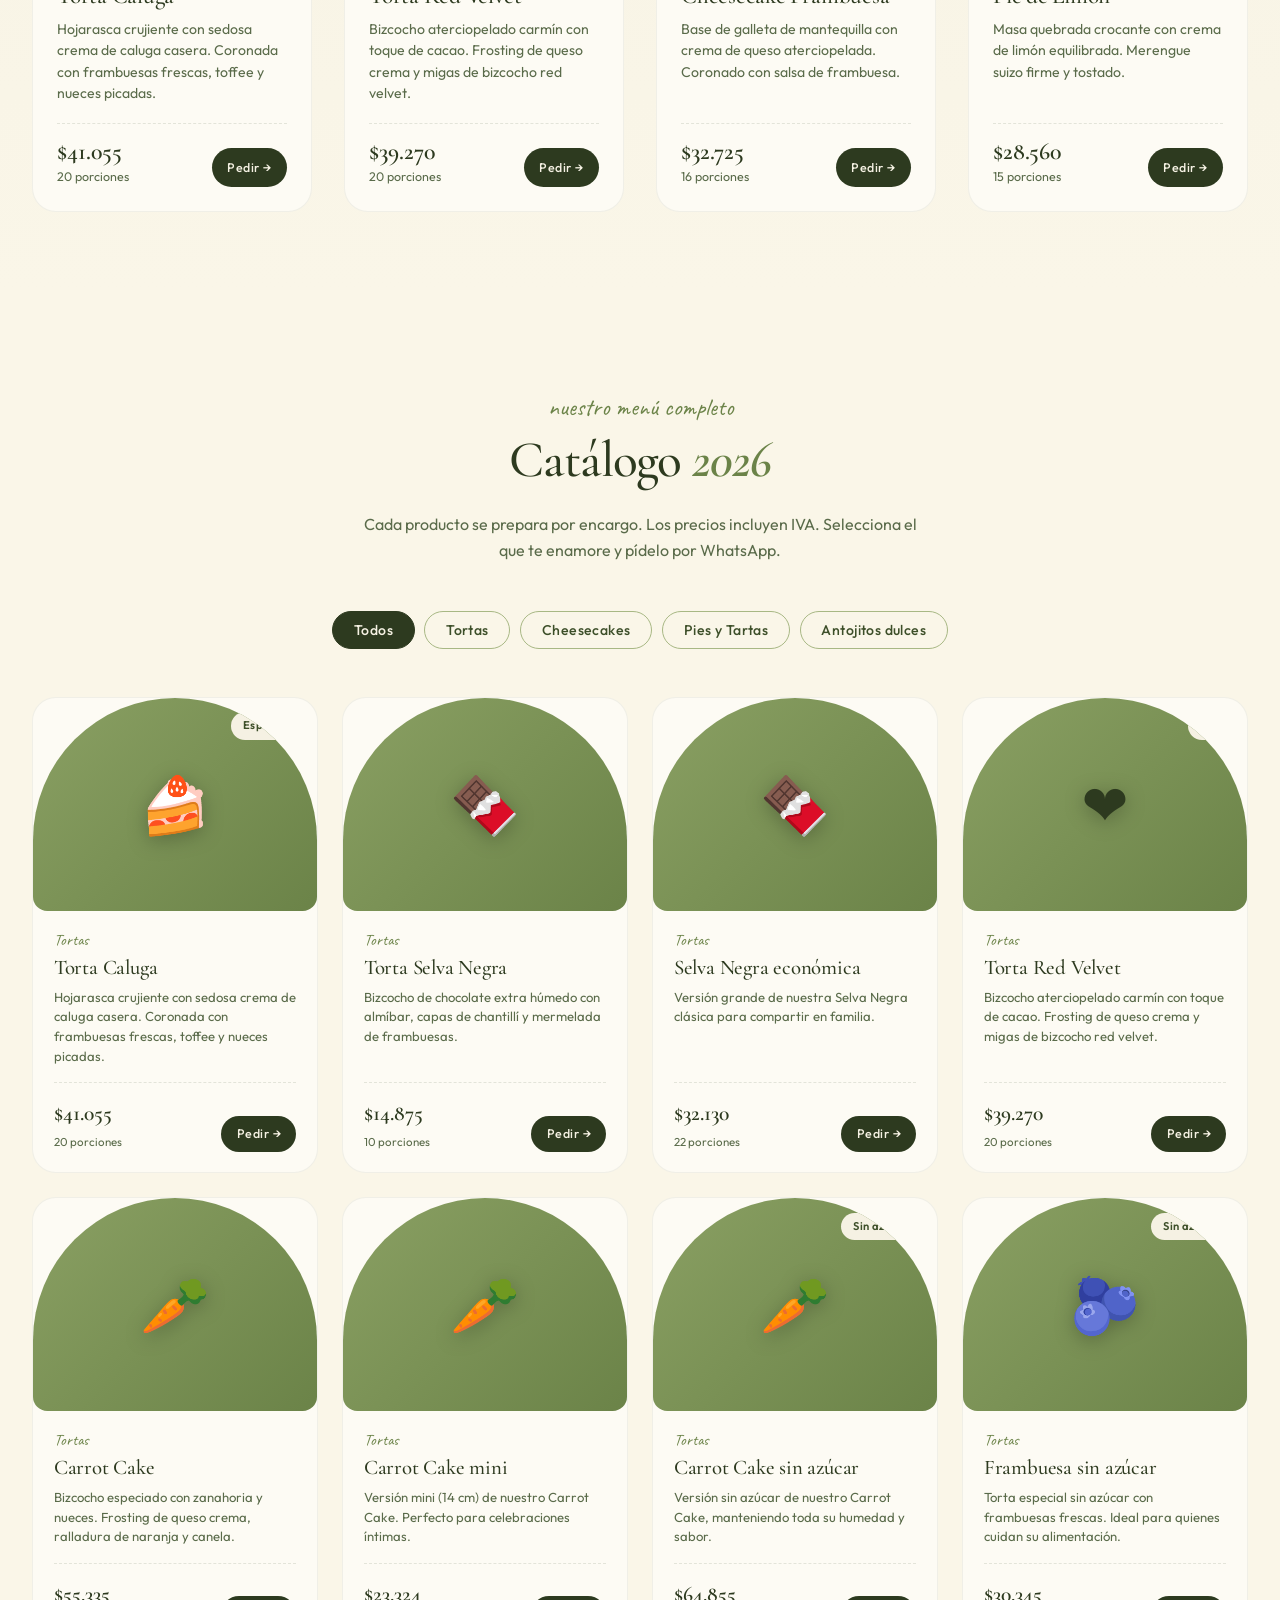
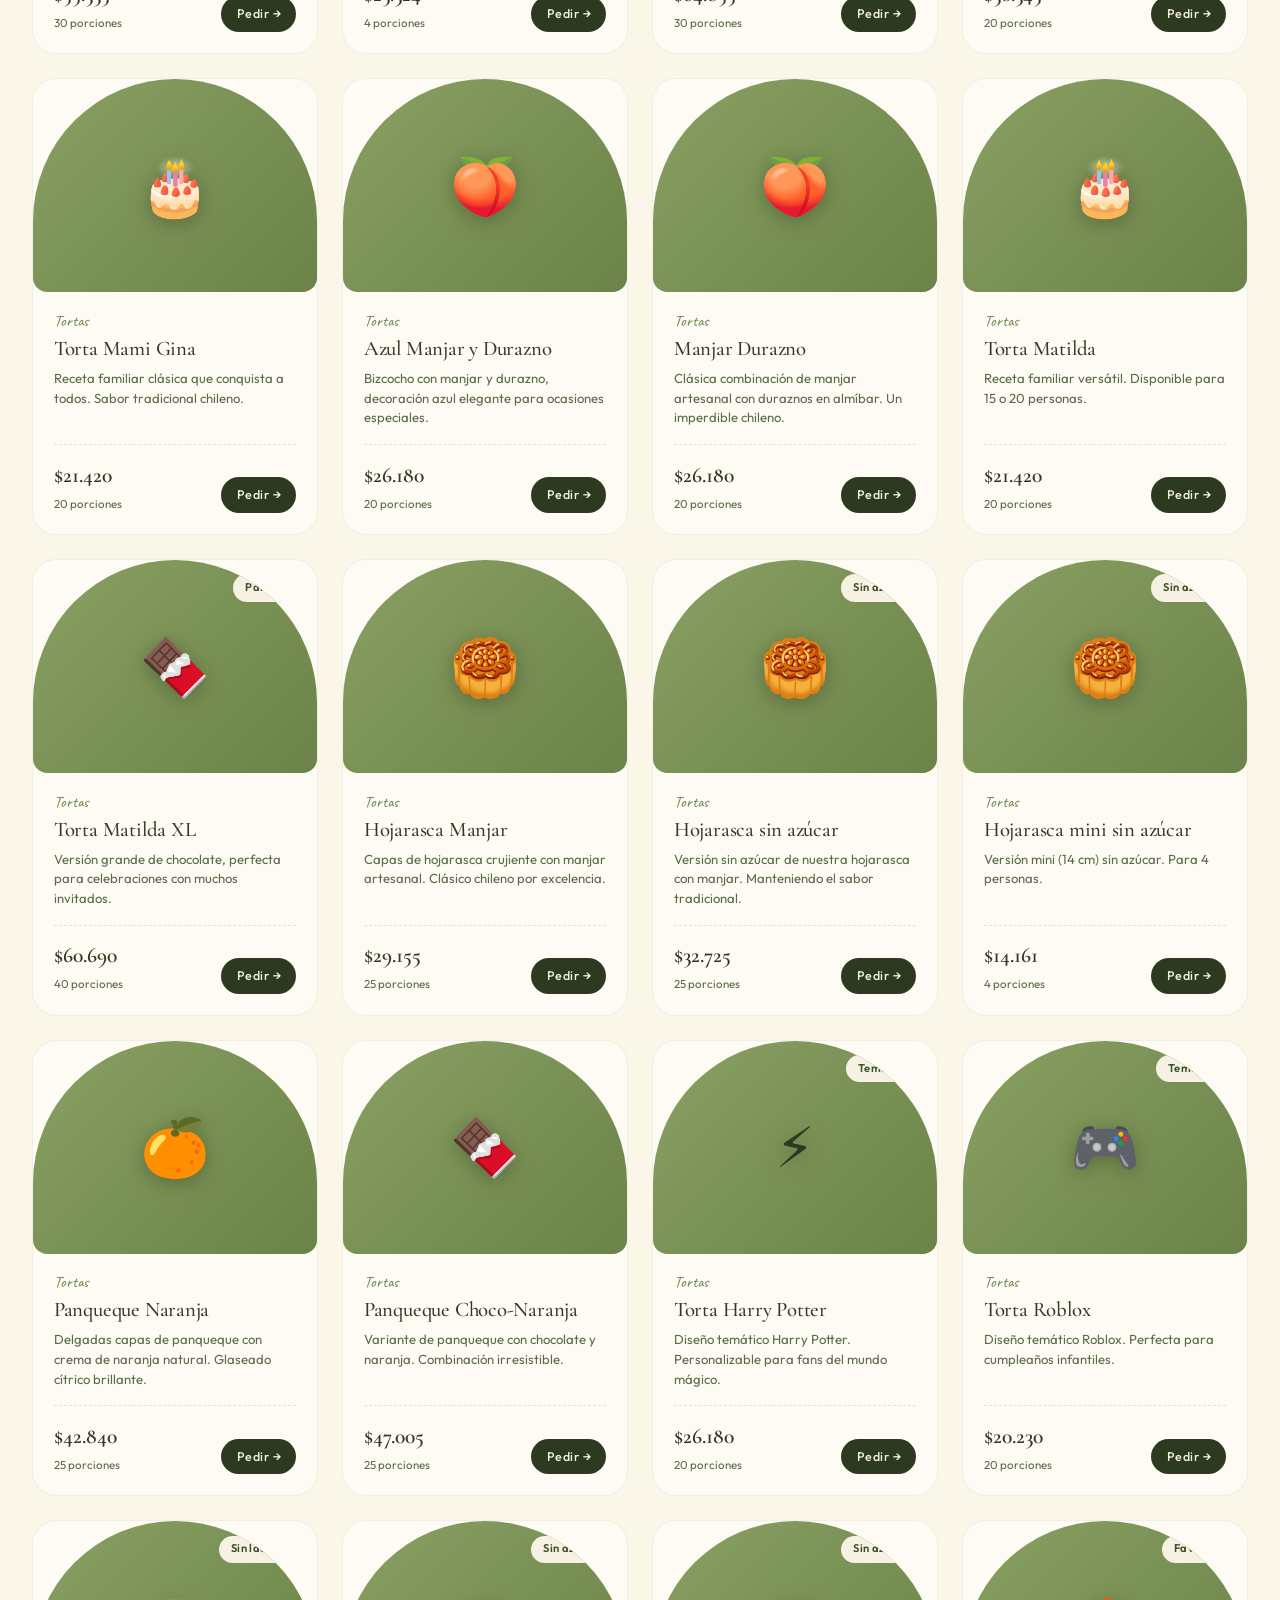
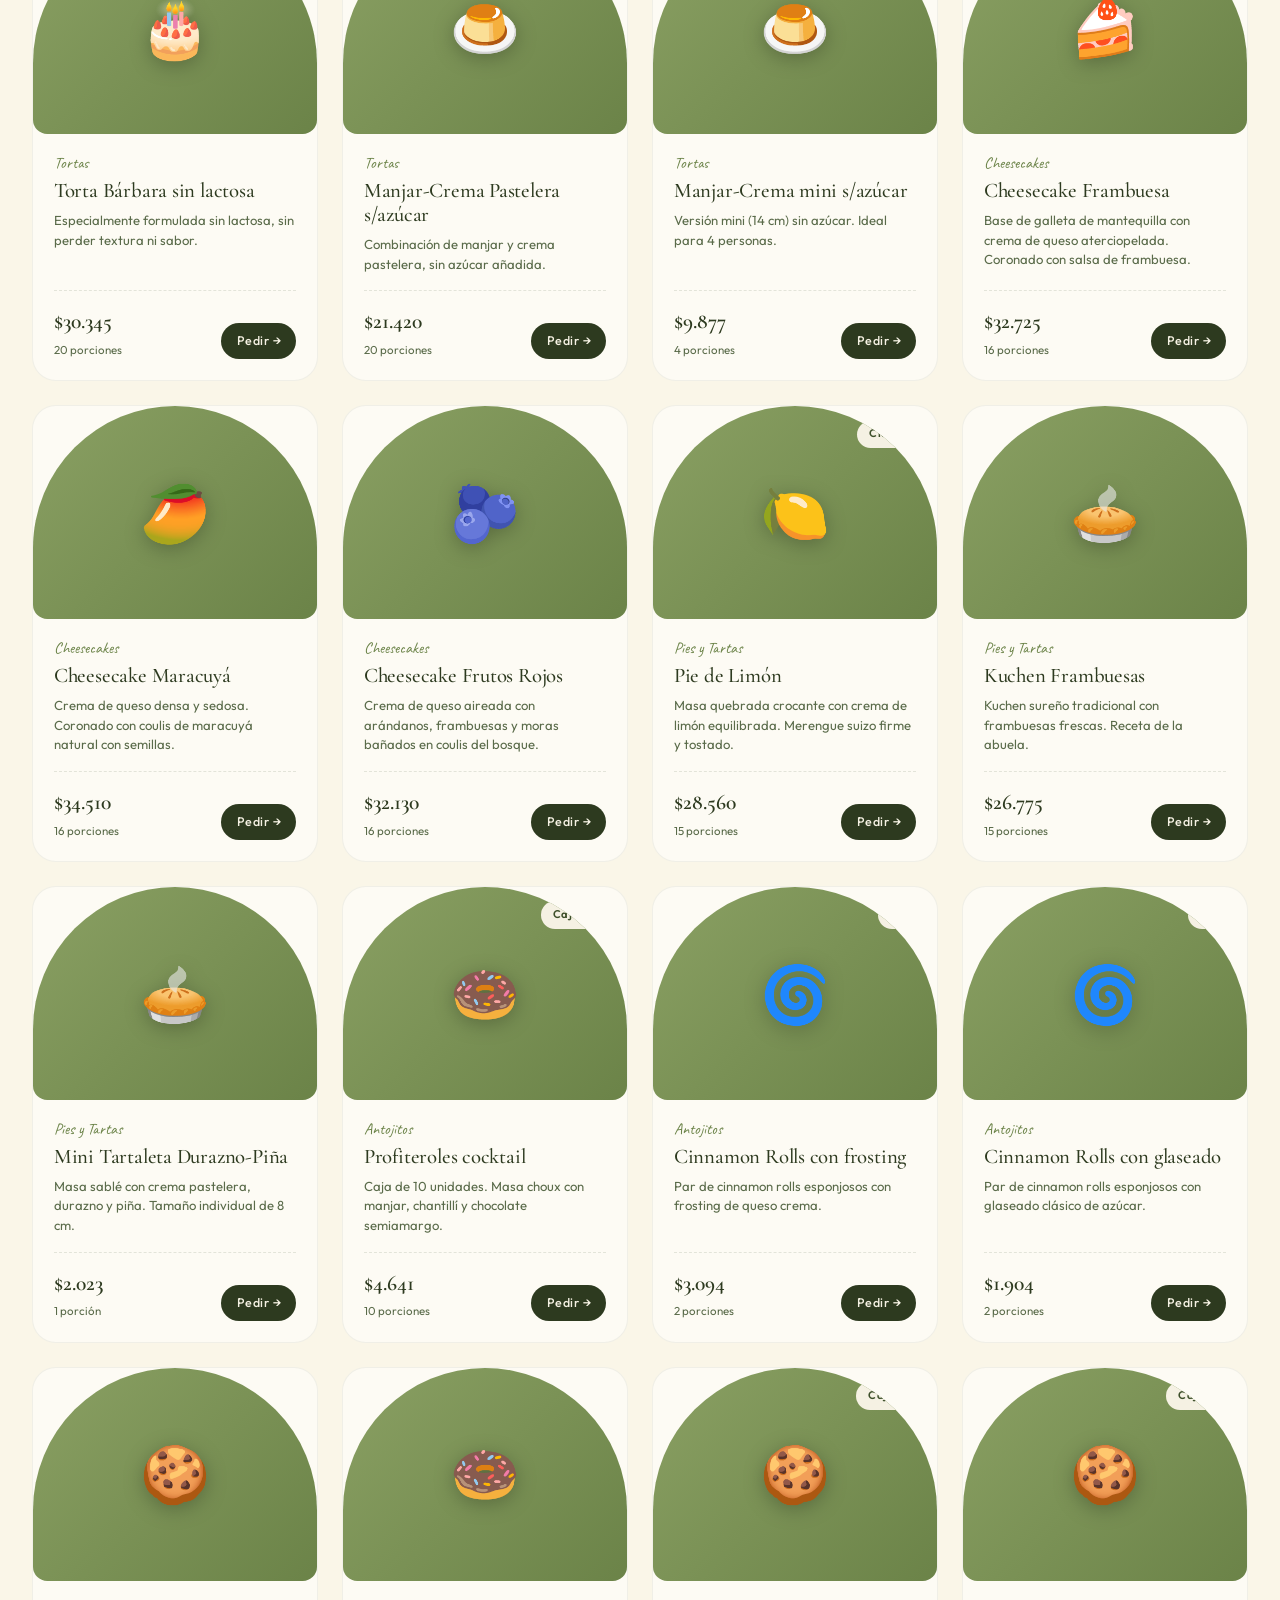
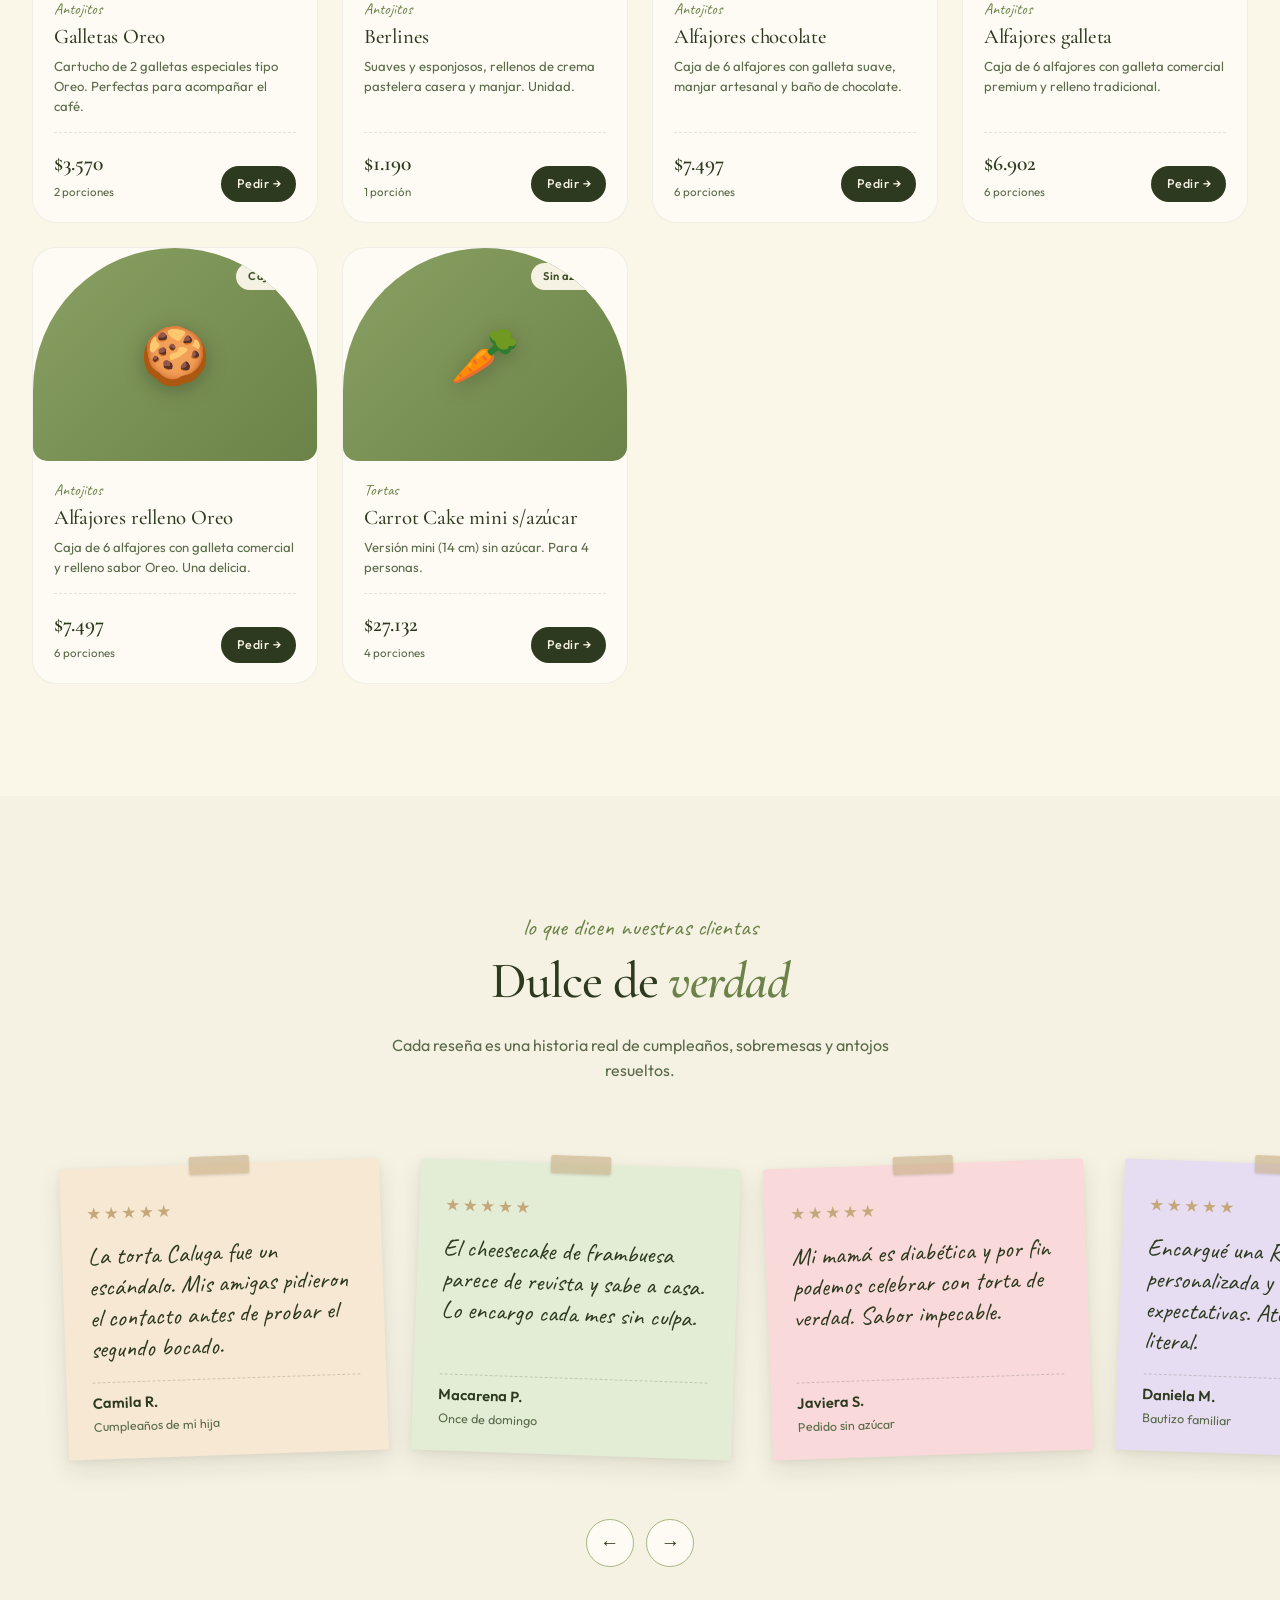
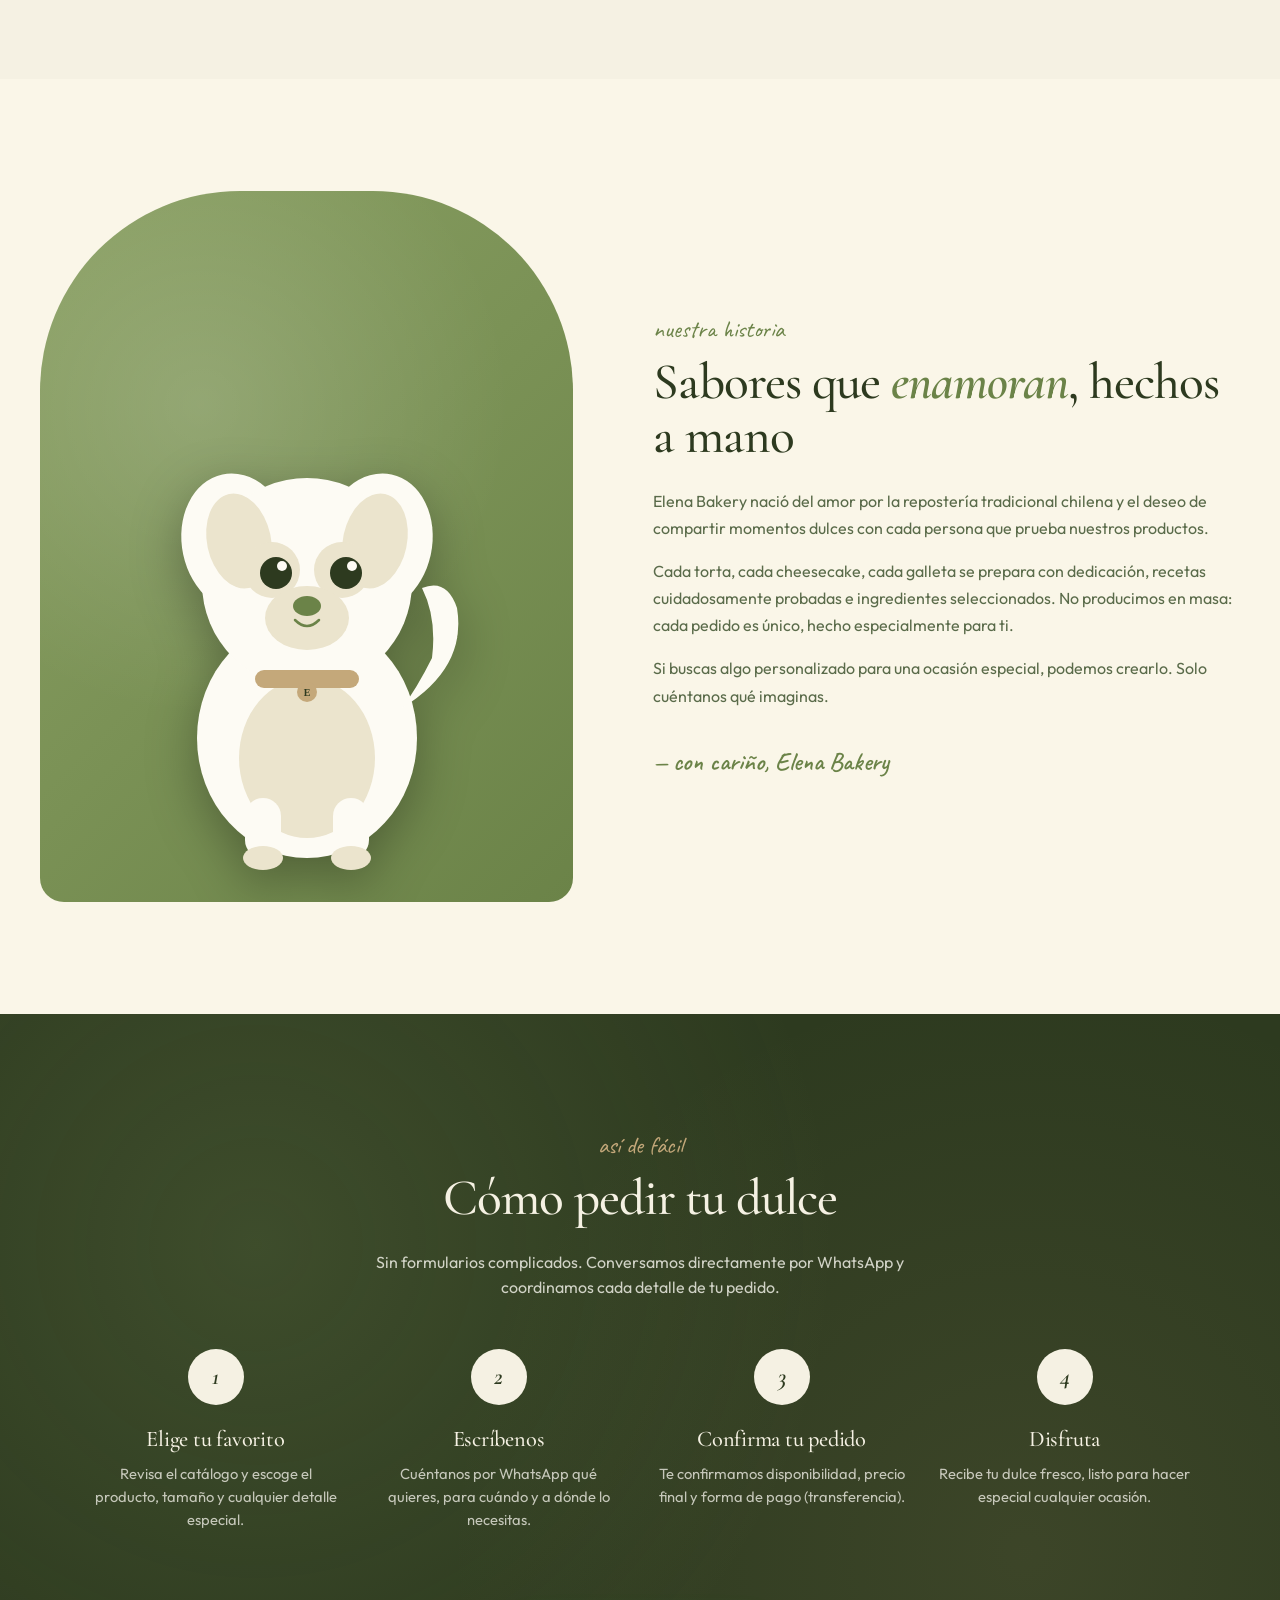
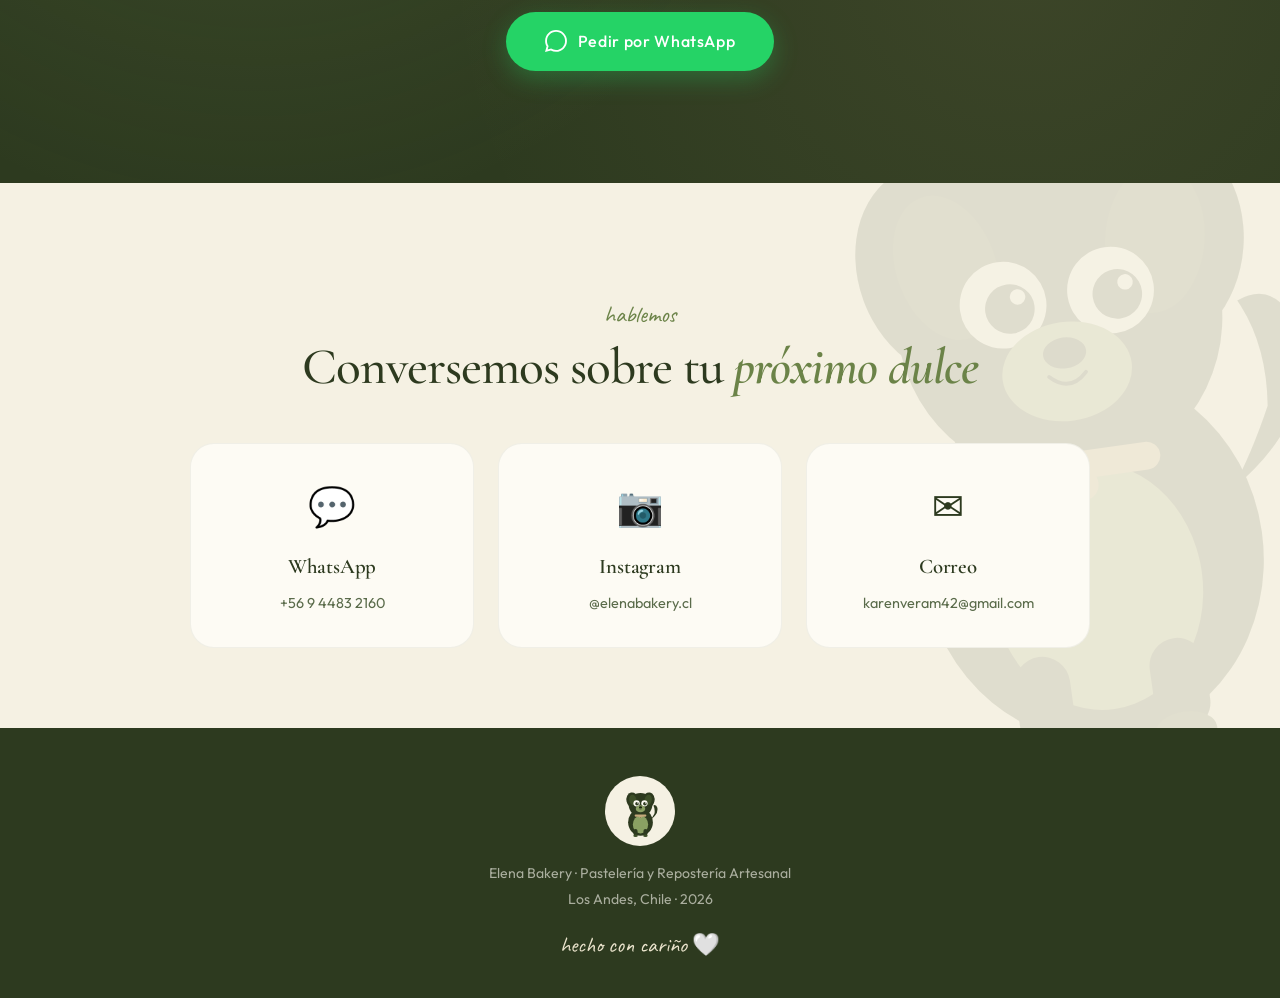
==== commit ffa742a5: "Replace with new dog-mascot design" ====
--- a/index.html
+++ b/index.html
@@ -1,1043 +1,951 @@
 <!DOCTYPE html>
 <html lang="es">
 <head>
-<meta charset="UTF-8" />
-<meta name="viewport" content="width=device-width, initial-scale=1.0" />
+<meta charset="UTF-8">
+<meta name="viewport" content="width=device-width, initial-scale=1.0">
 <title>Elena Bakery — Pastelería y Repostería Artesanal</title>
-<meta name="description" content="Tortas, cheesecakes, pies y antojitos dulces hechos a mano en Chile. Encarga tu torta por WhatsApp." />
-
-
-<!-- Fuentes -->
+<meta name="description" content="Tortas, cheesecakes, pies y antojitos dulces hechos a mano en Chile. Encarga tu torta por WhatsApp.">
+
+<!-- Google Fonts del design system -->
 <link rel="preconnect" href="https://fonts.googleapis.com">
-<link rel="preconnect" href="https://fonts.gstatic.com" crossorigin>
-<link href="https://fonts.googleapis.com/css2?family=Cormorant+Garamond:wght@400;500;600;700&family=Caveat:wght@500;600;700&family=Outfit:wght@300;400;500;600&family=Caprasimo&family=Sansita+Swashed:wght@500;700&family=Bagel+Fat+One&family=Mochiy+Pop+One&family=Raleway:wght@300;400;500;600;700;800&display=swap" rel="stylesheet">
+<link rel="preconnect" href="https://fonts.gstatic.com" crossorigin="">
+<link href="https://fonts.googleapis.com/css2?family=Cormorant+Garamond:ital,wght@0,400;0,500;0,600;0,700;1,500;1,600&family=Caveat:wght@500;600;700&family=Outfit:wght@300;400;500;600;700&display=swap" rel="stylesheet">
+
 
 <style>
-  /* ===== Fuentes locales (assets/fonts) ===== */
-  @font-face{font-family:'Messy Ben';      src:url('assets/fonts/MessyBen.ttf') format('truetype');       font-display:swap}
-  @font-face{font-family:'Miniday';        src:url('assets/fonts/Miniday.otf') format('opentype');       font-display:swap}
-  @font-face{font-family:'My Handwriting'; src:url('assets/fonts/MyHandwriting.ttf') format('truetype'); font-display:swap}
-  @font-face{font-family:'Oliver';         src:url('assets/fonts/Oliver-Regular.ttf') format('truetype'); font-display:swap}
-  @font-face{font-family:'Poppin';         src:url('assets/fonts/Poppin-Regular.ttf') format('truetype'); font-display:swap}
-  @font-face{font-family:'Quaint HF';      src:url('assets/fonts/QuaintHF.ttf') format('truetype');      font-display:swap}
-  @font-face{font-family:'QuoteNote';      src:url('assets/fonts/QuoteNote.otf') format('opentype');     font-display:swap}
-  @font-face{font-family:'Sam Handwriting';src:url('assets/fonts/SamHandwriting.ttf') format('truetype');font-display:swap}
-  @font-face{font-family:'Simple';         src:url('assets/fonts/Simple-Regular.ttf') format('truetype'); font-display:swap}
-  @font-face{font-family:'The Greats';     src:url('assets/fonts/TheGreats.otf') format('opentype');     font-display:swap}
-  @font-face{font-family:'TingTong';       src:url('assets/fonts/TingTong.ttf') format('truetype');      font-display:swap}
-</style>
-
-<style>
+  /* ============================================
+     TOKENS DEL DESIGN SYSTEM (Elena Bakery)
+     ============================================ */
   :root{
+    /* Verdes */
     --verde-profundo: #2d3a1f;
     --verde-oscuro: #3d4f29;
     --verde-medio: #6b8348;
     --verde-claro: #8aa063;
     --verde-suave: #a8b884;
+    /* Cremas */
     --crema: #f5f1e3;
     --crema-claro: #faf6e8;
     --crema-oscuro: #ebe4cd;
     --blanco-roto: #fdfbf4;
-    --acento: #c4a87a;       /* dorado suave */
-    --texto: #2d3a1f;
-    --texto-suave: #5a6b3f;
-
-    /* tweakeables */
-    --hero-font: 'Caprasimo', serif;
-    --hero-overlay: 0.35;
+    /* Acentos */
+    --acento: #c4a87a;
+    --success: #25D366;
+    --texto: var(--verde-profundo);
+    --texto-suave: #5a6b4a;
+
+    /* Tipografía */
+    --display-serif: 'Cormorant Garamond', Georgia, serif;
+    --display-hand: 'Caveat', cursive;
+    --body-font: 'Outfit', system-ui, sans-serif;
+
+    /* Animación */
     --anim-speed: 1;
-    --accent-warm: var(--acento);
-  }
-
-  *{margin:0;padding:0;box-sizing:border-box}
-  html{scroll-behavior:smooth}
+
+    /* Sombras */
+    --shadow-sm: 0 2px 8px rgba(45, 58, 31, 0.08);
+    --shadow-md: 0 8px 20px rgba(45, 58, 31, 0.12);
+    --shadow-lg: 0 20px 40px rgba(45, 58, 31, 0.15);
+    --shadow-xl: 0 25px 50px rgba(45, 58, 31, 0.2);
+
+    /* Radios */
+    --radius-sm: 4px;
+    --radius-md: 8px;
+    --radius-lg: 20px;
+    --radius-xl: 24px;
+    --radius-pill: 999px;
+    --radius-organic: 200px;
+  }
+
+  *{ margin:0; padding:0; box-sizing:border-box; }
+  html{ scroll-behavior:smooth; }
   body{
-    font-family:'Outfit',sans-serif;
-    background:var(--crema);
-    color:var(--texto);
-    line-height:1.6;
-    overflow-x:hidden;
-  }
-
-  .display-serif{font-family:'Cormorant Garamond',serif;font-weight:500;letter-spacing:-0.02em}
-  .display-hand{font-family:'Caveat',cursive;font-weight:600}
+    font-family: var(--body-font);
+    background: var(--crema);
+    color: var(--texto);
+    line-height: 1.6;
+    overflow-x: hidden;
+    -webkit-font-smoothing: antialiased;
+  }
+  ::selection{ background: var(--verde-profundo); color: var(--crema); }
+
+  /* Sutil textura de papel */
+  body::before{
+    content:''; position:fixed; inset:0; pointer-events:none; z-index:0;
+    background:
+      radial-gradient(circle at 20% 30%, rgba(107,131,72,0.04) 0%, transparent 50%),
+      radial-gradient(circle at 80% 70%, rgba(196,168,122,0.05) 0%, transparent 50%);
+  }
+  main, nav, section, footer{ position:relative; z-index:1; }
 
   /* ============================================
-     NAVEGACIÓN
+     NAV
      ============================================ */
   nav{
-    position:fixed;
-    top:0;left:0;right:0;
-    z-index:100;
-    padding:1rem 2rem;
-    background:rgba(245,241,227,0);
-    backdrop-filter:blur(0px);
-    -webkit-backdrop-filter:blur(0px);
-    border-bottom:1px solid rgba(45,58,31,0);
-    transition:background .35s ease, backdrop-filter .35s ease, border-color .35s ease, padding .35s ease;
+    position:fixed; top:0; left:0; right:0; z-index:100;
+    padding: 1.25rem 2rem;
+    transition: all .4s ease;
+    background: transparent;
   }
   nav.scrolled{
-    background:rgba(245,241,227,0.88);
-    backdrop-filter:blur(14px);
-    -webkit-backdrop-filter:blur(14px);
-    border-bottom:1px solid rgba(45,58,31,0.08);
-    padding:.7rem 2rem;
+    background: rgba(245, 241, 227, 0.92);
+    backdrop-filter: blur(14px);
+    padding: 0.75rem 2rem;
+    box-shadow: 0 1px 0 rgba(45,58,31,0.06);
   }
   .nav-inner{
-    max-width:1400px;margin:0 auto;
-    display:flex;align-items:center;justify-content:space-between;
+    max-width: 1320px; margin: 0 auto;
+    display: flex; align-items: center; justify-content: space-between;
+    gap: 2rem;
   }
   .nav-logo{
-    display:flex;align-items:center;gap:.65rem;
-    font-family:'Cormorant Garamond',serif;
-    font-size:1.35rem;font-weight:600;
-    color:var(--crema);
-    letter-spacing:0.02em;
-    text-decoration:none;
-    transition:color .35s ease, opacity .35s ease;
-    opacity:0;
-  }
-  nav.scrolled .nav-logo{color:var(--verde-profundo);opacity:1}
-  .nav-logo img{width:38px;height:38px;border-radius:50%;object-fit:cover;background:var(--crema);padding:2px}
-  .nav-links{display:flex;gap:2rem;list-style:none}
+    display: flex; align-items: center; gap: 0.65rem;
+    text-decoration: none;
+    font-family: var(--display-serif);
+    font-size: 1.35rem; font-weight: 600;
+    color: var(--verde-profundo);
+    letter-spacing: 0.01em;
+  }
+  .nav-logo img{
+    width: 42px; height: 42px;
+    border-radius: 0;
+    object-fit: contain;
+    background: transparent;
+    padding: 0;
+  }
+  .nav-links{ display: flex; gap: 2rem; list-style: none; }
   .nav-links a{
-    color:var(--crema);
-    text-decoration:none;
-    font-size:0.92rem;
-    font-weight:400;
-    letter-spacing:0.04em;
-    position:relative;
-    transition:color 0.3s;
-    text-shadow:0 1px 8px rgba(0,0,0,.4);
-  }
-  nav.scrolled .nav-links a{color:var(--verde-oscuro);text-shadow:none}
+    color: var(--verde-profundo);
+    text-decoration: none;
+    font-size: 0.92rem;
+    letter-spacing: 0.04em;
+    font-weight: 400;
+    transition: opacity .25s ease;
+    position: relative;
+  }
   .nav-links a::after{
-    content:'';position:absolute;bottom:-4px;left:0;
-    width:0;height:1px;background:currentColor;
-    transition:width 0.3s ease;
-  }
-  .nav-links a:hover::after{width:100%}
+    content:''; position:absolute; bottom:-4px; left:0;
+    width:0; height:1px; background: var(--verde-profundo);
+    transition: width .3s ease;
+  }
+  .nav-links a:hover::after{ width:100%; }
+
   .nav-cta{
-    background:var(--crema);
-    color:var(--verde-profundo);
-    padding:0.55rem 1.3rem;
-    border-radius:30px;
-    font-size:0.85rem;
-    font-weight:500;
-    text-decoration:none;
-    transition:all 0.3s;
-    letter-spacing:0.03em;
-    box-shadow:0 4px 14px rgba(0,0,0,.18);
-  }
-  nav.scrolled .nav-cta{background:var(--verde-profundo);color:var(--crema);box-shadow:none}
-  .nav-cta:hover{transform:translateY(-1px)}
-  .menu-toggle{display:none;background:none;border:none;color:var(--crema);cursor:pointer;font-size:1.5rem}
-  nav.scrolled .menu-toggle{color:var(--verde-profundo)}
+    background: var(--verde-profundo);
+    color: var(--crema);
+    padding: 0.55rem 1.3rem;
+    border-radius: var(--radius-pill);
+    text-decoration: none;
+    font-size: 0.82rem;
+    font-weight: 500;
+    letter-spacing: 0.04em;
+    transition: all .3s ease;
+  }
+  .nav-cta:hover{ background: var(--verde-oscuro); transform: translateY(-1px); box-shadow: var(--shadow-md); }
+  .menu-toggle{ display:none; background:none; border:none; color: var(--verde-profundo); cursor:pointer; font-size: 1.5rem; }
 
   /* ============================================
-     PORTADA / HERO
+     PORTADA — crema con dog protagonista
      ============================================ */
   .portada{
-    min-height:100vh;
-    position:relative;
-    display:flex;align-items:center;justify-content:center;
-    overflow:hidden;
-    background:#2d3a1f;
-  }
-  .portada-bg{
-    position:absolute;inset:0;
-    background-image:url('assets/portada-bg.png');
-    background-size:cover;
-    background-position:center;
-    background-repeat:no-repeat;
-    transform:scale(1.05);
-    transition:transform 12s linear;
-  }
-  .portada.loaded .portada-bg{transform:scale(1.12)}
-  .portada-overlay{
-    position:absolute;inset:0;
+    min-height: 100vh;
+    position: relative;
+    overflow: hidden;
     background:
-      radial-gradient(ellipse at center, rgba(45,58,31,calc(var(--hero-overlay) * 0.45)) 0%, rgba(45,58,31,var(--hero-overlay)) 65%, rgba(45,58,31,calc(var(--hero-overlay) + 0.15)) 100%);
-  }
-  .portada-vignette{
-    position:absolute;inset:0;
-    background:linear-gradient(180deg, rgba(0,0,0,.15) 0%, transparent 18%, transparent 78%, rgba(45,58,31,.55) 100%);
-    pointer-events:none;
-  }
+      radial-gradient(ellipse at 80% 50%, rgba(138,160,99,0.18) 0%, transparent 60%),
+      linear-gradient(180deg, var(--crema-claro) 0%, var(--crema) 100%);
+    display: grid;
+    grid-template-columns: 1.05fr 1fr;
+    align-items: center;
+    padding: 6rem 4rem 3rem;
+    gap: 2rem;
+  }
+  .portada[data-layout="dog-right"]{ grid-template-columns: 1.05fr 1fr; }
+  .portada[data-layout="dog-left"]{ grid-template-columns: 1fr 1.05fr; }
+  .portada[data-layout="dog-left"] .portada-dog-wrap{ order: -1; }
+  .portada[data-layout="dog-center"]{
+    grid-template-columns: 1fr;
+    text-align: center;
+    padding-top: 7rem;
+  }
+  .portada[data-layout="dog-center"] .portada-content{ align-items: center; }
+  .portada[data-layout="dog-center"] .portada-dog-wrap{
+    position: absolute; right: -4rem; bottom: -2rem;
+    width: 38vw; max-width: 520px; opacity: .12;
+    pointer-events: none;
+  }
+  .portada[data-layout="dog-center"] .portada-dog{ width: 100%; height: 100%; }
 
   .portada-content{
-    position:relative;z-index:3;
-    text-align:center;
-    padding:2rem;
-    width:100%;
-    max-width:1200px;
+    display: flex; flex-direction: column; align-items: flex-start;
+    max-width: 640px;
+    position: relative;
+    z-index: 2;
   }
 
   .portada-eyebrow{
-    font-family:'Caveat',cursive;
-    font-size:clamp(1.1rem, 2vw, 1.5rem);
-    color:var(--crema);
-    letter-spacing:0.18em;
-    text-transform:lowercase;
-    opacity:0;
-    transform:translateY(8px);
-    margin-bottom:0.6rem;
-    text-shadow:0 2px 12px rgba(0,0,0,.5);
-    transition:opacity .8s ease .15s, transform .8s ease .15s;
-  }
-  .portada.loaded .portada-eyebrow{opacity:.95;transform:translateY(0)}
-
-  /* Las letras */
+    font-family: var(--display-hand);
+    font-size: clamp(1.3rem, 2vw, 1.7rem);
+    color: var(--verde-medio);
+    letter-spacing: 0.04em;
+    margin-bottom: 1rem;
+    opacity: 0;
+    animation: fadeUp .8s ease-out .15s forwards;
+  }
+
+  /* — Animación letra por letra (Bounce drop por defecto) — */
   .titulo-portada{
-    line-height:0.95;
-    margin:0 auto;
-    color:var(--crema);
-    user-select:none;
+    line-height: 0.92;
+    color: var(--verde-profundo);
+    user-select: none;
+    margin-bottom: 1.5rem;
   }
   .linea-elena{
-    font-family:var(--hero-font);
-    font-size:clamp(4rem, 14vw, 11rem);
-    font-weight:400;
-    letter-spacing:-0.01em;
-    display:flex;justify-content:center;flex-wrap:wrap;gap:0;
-    text-shadow:0 6px 30px rgba(0,0,0,.45), 0 2px 8px rgba(0,0,0,.3);
+    display: block;
+    font-family: var(--display-serif);
+    font-weight: 700;
+    font-size: clamp(4.5rem, 11vw, 9rem);
+    letter-spacing: -0.04em;
+    color: var(--verde-profundo);
   }
   .linea-bakery{
-    font-family:'Caveat',cursive;
-    font-weight:600;
-    font-size:clamp(3rem, 11vw, 8rem);
-    color:var(--crema);
-    margin-top:-0.4em;
-    display:flex;justify-content:center;flex-wrap:wrap;
-    text-shadow:0 6px 30px rgba(0,0,0,.45);
-  }
-  .linea-bakery .swash{
-    color:var(--acento);
-    font-style:italic;
-  }
-
-  .ltr{
-    display:inline-block;
-    opacity:0;
-    transform:translateY(40px);
-    will-change:transform, opacity, filter;
-  }
-  .ltr.sp{width:0.35em}
-
-  /* Animaciones de letras (controladas por data-anim en .titulo-portada) */
-  /* 1. Cascade (default) — fade up suave, escalonado */
+    display: block;
+    font-family: var(--display-hand);
+    font-weight: 700;
+    font-size: clamp(3.5rem, 8.5vw, 6.5rem);
+    color: var(--verde-medio);
+    margin-top: -0.15em;
+    margin-left: 1.5em;
+    letter-spacing: 0.01em;
+    font-style: italic;
+    transform: rotate(-3deg);
+  }
+  .ltr{ display: inline-block; will-change: transform, opacity; opacity: 0; }
+  .ltr.sp{ width: 0.3em; }
+
+  /* Animations — controlled by data-anim */
   .titulo-portada[data-anim="cascade"] .ltr.in{
     animation: ltrCascade calc(0.8s / var(--anim-speed)) cubic-bezier(.22,.9,.3,1) both;
   }
   @keyframes ltrCascade{
-    0%{opacity:0; transform:translateY(40px)}
-    100%{opacity:1; transform:translateY(0)}
-  }
-
-  /* 2. Typewriter — pop instantáneo */
+    0%{ opacity:0; transform: translateY(40px); }
+    100%{ opacity:1; transform: translateY(0); }
+  }
+
+  .titulo-portada[data-anim="drop"] .ltr.in{
+    animation: ltrDrop calc(0.9s / var(--anim-speed)) cubic-bezier(.34,1.56,.64,1) both;
+  }
+  @keyframes ltrDrop{
+    0%{ opacity:0; transform: translateY(-80px) scale(1.1); }
+    60%{ opacity:1; transform: translateY(8px) scale(0.96); }
+    100%{ opacity:1; transform: translateY(0) scale(1); }
+  }
+
   .titulo-portada[data-anim="type"] .ltr.in{
     animation: ltrType calc(0.18s / var(--anim-speed)) steps(1, end) both;
   }
   @keyframes ltrType{
-    0%{opacity:0}
-    100%{opacity:1; transform:translateY(0)}
-  }
-
-  /* 3. Hand-drawn — escala desde 0 con leve blur (efecto "trazo") */
+    0%{ opacity:0; }
+    100%{ opacity:1; }
+  }
+
   .titulo-portada[data-anim="draw"] .ltr.in{
     animation: ltrDraw calc(0.7s / var(--anim-speed)) cubic-bezier(.5,.05,.3,1) both;
   }
   @keyframes ltrDraw{
-    0%{opacity:0; transform:translateY(0) scale(0.4) rotate(-6deg); filter:blur(8px)}
-    60%{opacity:.8; filter:blur(0.5px)}
-    100%{opacity:1; transform:translateY(0) scale(1) rotate(0); filter:blur(0)}
-  }
-
-  /* 4. Bounce drop — cae con rebote */
-  .titulo-portada[data-anim="drop"] .ltr.in{
-    animation: ltrDrop calc(0.9s / var(--anim-speed)) cubic-bezier(.34,1.56,.64,1) both;
-  }
-  @keyframes ltrDrop{
-    0%{opacity:0; transform:translateY(-180px) rotate(-8deg)}
-    60%{opacity:1; transform:translateY(8px) rotate(2deg)}
-    80%{transform:translateY(-3px) rotate(-1deg)}
-    100%{opacity:1; transform:translateY(0) rotate(0)}
-  }
-
-  /* 5. Sparkle — aparece con brillo dorado */
+    0%{ opacity:0; transform: scale(0.3); filter: blur(8px); }
+    100%{ opacity:1; transform: scale(1); filter: blur(0); }
+  }
+
   .titulo-portada[data-anim="sparkle"] .ltr.in{
     animation: ltrSparkle calc(1s / var(--anim-speed)) cubic-bezier(.22,.9,.3,1) both;
   }
   @keyframes ltrSparkle{
-    0%{opacity:0; transform:translateY(20px) scale(.9); text-shadow:0 0 0 rgba(196,168,122,0), 0 6px 30px rgba(0,0,0,.45)}
-    40%{opacity:1; transform:translateY(0) scale(1.04);
-        text-shadow:0 0 30px rgba(196,168,122,.9), 0 0 60px rgba(196,168,122,.6), 0 6px 30px rgba(0,0,0,.45)}
-    100%{opacity:1; transform:translateY(0) scale(1);
-         text-shadow:0 0 0 rgba(196,168,122,0), 0 6px 30px rgba(0,0,0,.45)}
+    0%{ opacity:0; transform: scale(0.4); color: var(--acento); text-shadow: 0 0 20px var(--acento); }
+    60%{ opacity:1; transform: scale(1.08); }
+    100%{ opacity:1; transform: scale(1); text-shadow: none; }
   }
 
   .portada-sub{
-    margin-top:1.5rem;
-    color:var(--crema);
-    font-size:clamp(.95rem, 1.4vw, 1.15rem);
-    max-width:520px;
-    margin-left:auto;margin-right:auto;
-    opacity:0;
-    transform:translateY(8px);
-    text-shadow:0 2px 12px rgba(0,0,0,.5);
-    transition:opacity .8s ease, transform .8s ease;
-  }
-  .portada.titled .portada-sub{opacity:.9;transform:translateY(0);transition-delay:1.4s}
+    margin-top: 0.5rem;
+    color: var(--texto-suave);
+    font-size: clamp(1rem, 1.3vw, 1.15rem);
+    max-width: 480px;
+    line-height: 1.55;
+    opacity: 0;
+    animation: fadeUp .8s ease-out 1.4s forwards;
+  }
 
   .portada-cta{
-    margin-top:2.2rem;
-    display:flex;gap:.9rem;justify-content:center;flex-wrap:wrap;
-    opacity:0;
-    transform:translateY(8px);
-    transition:opacity .8s ease, transform .8s ease;
-  }
-  .portada.titled .portada-cta{opacity:1;transform:translateY(0);transition-delay:1.6s}
-
+    margin-top: 2rem;
+    display: flex; gap: 1rem; flex-wrap: wrap;
+    opacity: 0;
+    animation: fadeUp .8s ease-out 1.7s forwards;
+  }
   .btn-primary{
-    background:var(--crema);
-    color:var(--verde-profundo);
-    padding:.95rem 2rem;
-    border-radius:40px;
-    text-decoration:none;
-    font-weight:500;font-size:.95rem;letter-spacing:.04em;
-    display:inline-flex;align-items:center;gap:.6rem;
-    transition:transform .3s ease, box-shadow .3s ease, background .3s ease;
-    border:none;cursor:pointer;
-    box-shadow:0 8px 24px rgba(0,0,0,.25);
-  }
-  .btn-primary:hover{transform:translateY(-2px); box-shadow:0 12px 32px rgba(0,0,0,.3); background:#fff}
-
+    background: var(--verde-profundo);
+    color: var(--crema);
+    padding: 0.95rem 2rem;
+    border-radius: var(--radius-pill);
+    text-decoration: none;
+    font-weight: 500;
+    font-size: 0.95rem;
+    letter-spacing: 0.04em;
+    transition: all .3s ease;
+    border: 1.5px solid var(--verde-profundo);
+    cursor: pointer;
+  }
+  .btn-primary:hover{ background: var(--verde-oscuro); transform: translateY(-2px); box-shadow: var(--shadow-md); }
   .btn-ghost{
-    background:transparent;
-    color:var(--crema);
-    padding:.95rem 2rem;
-    border-radius:40px;
-    text-decoration:none;
-    font-weight:500;font-size:.95rem;letter-spacing:.04em;
-    border:1.5px solid rgba(253,251,244,.7);
-    transition:all .3s;
-    display:inline-flex;align-items:center;gap:.6rem;
-    backdrop-filter:blur(6px);
-  }
-  .btn-ghost:hover{background:rgba(253,251,244,.12); border-color:var(--crema)}
+    background: transparent;
+    color: var(--verde-profundo);
+    padding: 0.95rem 2rem;
+    border-radius: var(--radius-pill);
+    text-decoration: none;
+    font-weight: 500;
+    font-size: 0.95rem;
+    letter-spacing: 0.04em;
+    border: 1.5px solid var(--verde-profundo);
+    display: inline-flex; align-items: center; gap: 0.5rem;
+    transition: all .3s ease;
+  }
+  .btn-ghost:hover{ background: var(--verde-profundo); color: var(--crema); transform: translateY(-2px); }
+
+  /* — El perrito protagonista — */
+  .portada-dog-wrap{
+    position: relative;
+    display: flex; align-items: center; justify-content: center;
+    height: 100%;
+    min-height: 80vh;
+  }
+  .portada-dog-halo{
+    display: none;
+  }
+  @keyframes haloBreath{
+    0%, 100%{ transform: scale(1); opacity: 1; }
+    50%{ transform: scale(1.08); opacity: 0.7; }
+  }
+  .portada-dog{
+    position: relative;
+    width: 100%;
+    max-width: 580px;
+    height: auto;
+    z-index: 1;
+    animation: dogFloat 7s ease-in-out infinite, dogEnter 1.2s cubic-bezier(.22,.9,.3,1) both;
+    animation-delay: 0s, 0.5s;
+    filter: drop-shadow(0 30px 40px rgba(45,58,31,0.25));
+  }
+  @keyframes dogFloat{
+    0%, 100%{ transform: translateY(0) rotate(0deg); }
+    50%{ transform: translateY(-18px) rotate(-1deg); }
+  }
+  @keyframes dogEnter{
+    0%{ opacity: 0; transform: translateY(40px) scale(0.9) rotate(-8deg); }
+    100%{ opacity: 1; transform: translateY(0) scale(1) rotate(0); }
+  }
+
+  /* Decorative dotted ring around dog */
+  .portada-dog-ring{
+    position: absolute;
+    width: 92%; aspect-ratio: 1;
+    border: 2px dashed rgba(107,131,72,0.35);
+    border-radius: 50%;
+    animation: ringRotate 40s linear infinite;
+    z-index: 0;
+    display: none;
+  }
+  @keyframes ringRotate{
+    from{ transform: rotate(0deg); }
+    to{ transform: rotate(360deg); }
+  }
+
+  /* "with cariño" handwritten signature near dog */
+  .dog-tag{
+    display: none;
+  }
 
   .scroll-indicator{
-    position:absolute;
-    bottom:1.8rem;left:50%;
-    transform:translateX(-50%);
-    color:var(--crema);
-    opacity:0;
-    font-family:'Caveat',cursive;
-    font-size:1rem;letter-spacing:.1em;
-    display:flex;flex-direction:column;align-items:center;gap:.5rem;
-    transition:opacity .8s ease 2s;
-  }
-  .portada.titled .scroll-indicator{opacity:.75}
+    position: absolute;
+    bottom: 1.8rem; left: 50%;
+    transform: translateX(-50%);
+    color: var(--verde-medio);
+    opacity: 0;
+    font-family: var(--display-hand);
+    font-size: 1.1rem;
+    display: flex; flex-direction: column; align-items: center; gap: 0.3rem;
+    animation: fadeUp .8s ease-out 2.2s forwards;
+    z-index: 3;
+  }
   .scroll-indicator .line{
-    width:1px;height:36px;
-    background:var(--crema);
-    animation:scrollLine 2s ease-in-out infinite;
-    transform-origin:top;
+    width: 1px; height: 36px;
+    background: var(--verde-medio);
+    animation: scrollLine 2s ease-in-out infinite;
+    transform-origin: top;
   }
   @keyframes scrollLine{
-    0%{transform:scaleY(0); transform-origin:top}
-    50%{transform:scaleY(1); transform-origin:top}
-    51%{transform-origin:bottom}
-    100%{transform:scaleY(0); transform-origin:bottom}
+    0%, 100%{ transform: scaleY(0.3); }
+    50%{ transform: scaleY(1); }
+  }
+
+  @keyframes fadeUp{
+    from{ opacity: 0; transform: translateY(20px); }
+    to{ opacity: 1; transform: translateY(0); }
   }
 
   /* ============================================
-     SECCIÓN BASE
+     SECCIONES (etiquetas, títulos)
      ============================================ */
-  section{position:relative}
   .seccion-label{
-    font-family:'Caveat',cursive;
-    font-size:1.5rem;
-    color:var(--verde-medio);
-    margin-bottom:.5rem;
-    display:block;
-    letter-spacing:.02em;
+    font-family: var(--display-hand);
+    font-size: 1.5rem;
+    color: var(--verde-medio);
+    margin-bottom: 0.5rem;
+    display: block;
   }
   .seccion-titulo{
-    font-family:'Cormorant Garamond',serif;
-    font-size:clamp(2rem, 4vw, 3.2rem);
-    color:var(--verde-profundo);
-    margin-bottom:1.5rem;
-    line-height:1.05;
-    font-weight:500;
-    letter-spacing:-.02em;
-    text-wrap:balance;
+    font-family: var(--display-serif);
+    font-size: clamp(2rem, 4vw, 3.2rem);
+    color: var(--verde-profundo);
+    margin-bottom: 1.5rem;
+    line-height: 1.05;
+    font-weight: 500;
+    letter-spacing: -0.02em;
   }
   .seccion-titulo em{
-    font-family:'Caveat',cursive;
-    font-style:normal;
-    color:var(--verde-medio);
-    font-weight:600;
+    font-family: var(--display-serif);
+    font-style: italic;
+    color: var(--verde-medio);
+    font-weight: 600;
   }
 
   /* ============================================
      BEST SELLERS
      ============================================ */
   .best-sellers{
-    padding:7rem 2rem 5rem;
-    background:linear-gradient(180deg, var(--crema) 0%, var(--crema-claro) 100%);
+    padding: 7rem 2rem 5rem;
+    background: linear-gradient(180deg, var(--crema) 0%, var(--crema-claro) 100%);
   }
   .bs-header{
-    max-width:1300px;margin:0 auto 3.5rem;
-    display:flex;align-items:flex-end;justify-content:space-between;
-    gap:2rem;flex-wrap:wrap;
-  }
-  .bs-header .seccion-titulo{margin-bottom:0;max-width:600px}
-  .bs-header .bs-sub{
-    color:var(--texto-suave);
-    font-size:1.05rem;
-    max-width:340px;
-    text-align:right;
-  }
+    max-width: 1320px; margin: 0 auto 3rem;
+    display: grid; grid-template-columns: 1fr 1fr; gap: 2rem; align-items: end;
+  }
+  .bs-sub{ color: var(--texto-suave); font-size: 1.05rem; max-width: 480px; justify-self: end; }
 
   .bs-grid{
-    max-width:1300px;margin:0 auto;
-    display:grid;
-    grid-template-columns:repeat(4, 1fr);
-    gap:1.5rem;
+    max-width: 1320px; margin: 0 auto;
+    display: grid; grid-template-columns: repeat(4, 1fr); gap: 2rem;
   }
   .bs-card{
-    position:relative;
-    background:var(--blanco-roto);
-    border-radius:24px;
-    overflow:hidden;
-    border:1px solid rgba(45,58,31,.06);
-    text-decoration:none;
-    color:inherit;
-    display:flex;flex-direction:column;
-    transition:transform .4s ease, box-shadow .4s ease;
-    opacity:0;
-    transform:translateY(30px);
-  }
-  .bs-card.reveal{opacity:1;transform:translateY(0);transition:transform .8s ease, opacity .8s ease, box-shadow .4s ease}
-  .bs-card:hover{transform:translateY(-8px); box-shadow:0 24px 50px rgba(45,58,31,.15)}
+    background: var(--blanco-roto);
+    border-radius: var(--radius-xl);
+    border: 1px solid rgba(45,58,31,0.06);
+    overflow: hidden;
+    text-decoration: none;
+    color: inherit;
+    transition: all .4s cubic-bezier(.22,.9,.3,1);
+    opacity: 0;
+    transform: translateY(30px);
+    display: flex; flex-direction: column;
+  }
+  .bs-card.reveal{ opacity:1; transform: translateY(0); }
+  .bs-card:hover{ transform: translateY(-6px); box-shadow: var(--shadow-lg); }
   .bs-card-img{
-    aspect-ratio:4/5;
-    background:linear-gradient(135deg, var(--verde-claro) 0%, var(--verde-medio) 100%);
-    position:relative;
-    overflow:hidden;
-    display:flex;align-items:center;justify-content:center;
-  }
-  .bs-card-img::before{
-    content:'';position:absolute;inset:0;
-    background-image:
-      radial-gradient(circle at 30% 25%, rgba(255,255,255,.28) 0%, transparent 50%),
-      radial-gradient(circle at 70% 75%, rgba(45,58,31,.18) 0%, transparent 50%);
-  }
-  .bs-card-emoji{
-    font-size:7rem;
-    position:relative;z-index:2;
-    filter:drop-shadow(0 6px 14px rgba(0,0,0,.25));
-    transition:transform .6s ease;
-  }
-  .bs-card:hover .bs-card-emoji{transform:scale(1.08) rotate(-3deg)}
+    aspect-ratio: 4/5;
+    background: linear-gradient(135deg, var(--verde-claro) 0%, var(--verde-medio) 100%);
+    position: relative;
+    overflow: hidden;
+    display: flex; align-items: center; justify-content: center;
+  }
+  .bs-card-img::after{
+    content:''; position:absolute; inset:0;
+    background: radial-gradient(circle at 30% 30%, rgba(255,255,255,0.18) 0%, transparent 50%);
+    pointer-events: none;
+  }
+  .bs-card-emoji{ font-size: 5rem; filter: drop-shadow(0 6px 14px rgba(0,0,0,0.25)); }
   .bs-rank{
-    position:absolute; top:1rem; left:1rem;
-    font-family:'Caprasimo', serif;
-    font-size:2.2rem;
-    color:var(--crema);
-    line-height:1;
-    text-shadow:0 4px 12px rgba(0,0,0,.35);
-    z-index:3;
-  }
-  .bs-rank::before{
-    content:'';
-    display:inline-block;
-    width:.4em;height:1px;
-    background:var(--crema);
-    vertical-align:middle;
-    margin-right:.3em;
-    margin-bottom:.1em;
+    position: absolute; top: 1rem; left: 1rem;
+    font-family: var(--display-serif);
+    font-size: 2.2rem;
+    color: var(--crema);
+    line-height: 1;
+    font-weight: 600;
+    text-shadow: 0 4px 12px rgba(0,0,0,0.35);
+    font-style: italic;
   }
   .bs-badge{
-    position:absolute;top:1rem;right:1rem;
-    background:var(--acento);
-    color:var(--verde-profundo);
-    padding:.32rem .8rem;
-    border-radius:20px;
-    font-size:.72rem;
-    font-weight:600;
-    z-index:3;
-    letter-spacing:.06em;
-    text-transform:uppercase;
-  }
-  .bs-card-info{
-    padding:1.4rem 1.4rem 1.6rem;
-    display:flex;flex-direction:column;gap:.4rem;
-    flex:1;
-  }
-  .bs-cat{
-    font-family:'Caveat',cursive;
-    font-size:1.05rem;
-    color:var(--verde-medio);
-    line-height:1;
-  }
-  .bs-nombre{
-    font-family:'Cormorant Garamond',serif;
-    font-size:1.45rem;
-    color:var(--verde-profundo);
-    font-weight:500;
-    line-height:1.15;
-  }
-  .bs-desc{
-    font-size:.85rem;
-    color:var(--texto-suave);
-    line-height:1.5;
-    margin-bottom:.2rem;
-  }
-  .bs-footer{
-    margin-top:auto;
-    padding-top:1rem;
-    border-top:1px solid rgba(45,58,31,.08);
-    display:flex;align-items:flex-end;justify-content:space-between;gap:.8rem;
-  }
-  .bs-precio{
-    font-family:'Cormorant Garamond',serif;
-    font-size:1.5rem;
-    color:var(--verde-profundo);
-    font-weight:600;
-    line-height:1;
-  }
-  .bs-porciones{
-    font-size:.75rem;
-    color:var(--texto-suave);
-    margin-top:.25rem;
-  }
+    position: absolute; top: 1rem; right: 1rem;
+    background: var(--acento);
+    color: var(--verde-profundo);
+    padding: 0.32rem 0.8rem;
+    border-radius: var(--radius-lg);
+    font-size: 0.72rem;
+    font-weight: 600;
+    letter-spacing: 0.04em;
+    z-index: 3;
+  }
+  .bs-card-info{ padding: 1.5rem; display: flex; flex-direction: column; gap: 0.6rem; flex: 1; }
+  .bs-cat{ font-family: var(--display-hand); font-size: 1.05rem; color: var(--verde-medio); line-height: 1; }
+  .bs-nombre{ font-family: var(--display-serif); font-size: 1.45rem; color: var(--verde-profundo); font-weight: 500; line-height: 1.15; letter-spacing: -0.01em; }
+  .bs-desc{ font-size: 0.88rem; color: var(--texto-suave); line-height: 1.5; flex: 1; }
+  .bs-footer{ display: flex; align-items: end; justify-content: space-between; gap: 1rem; margin-top: 0.6rem; padding-top: 1rem; border-top: 1px dashed rgba(45,58,31,0.12); }
+  .bs-precio{ font-family: var(--display-serif); font-size: 1.5rem; color: var(--verde-profundo); font-weight: 600; line-height: 1; }
+  .bs-porciones{ font-size: 0.78rem; color: var(--texto-suave); margin-top: 0.2rem; }
   .bs-pedir{
-    background:var(--verde-profundo);
-    color:var(--crema);
-    border:none;
-    padding:.6rem .95rem;
-    border-radius:25px;
-    font-size:.78rem;
-    font-weight:500;
-    cursor:pointer;
-    transition:all .3s;
-    text-decoration:none;
-    display:inline-flex;align-items:center;gap:.4rem;
-    font-family:'Outfit',sans-serif;
-    letter-spacing:.02em;
-    white-space:nowrap;
-  }
-  .bs-pedir:hover{background:var(--verde-oscuro)}
+    background: var(--verde-profundo);
+    color: var(--crema);
+    border: none;
+    padding: 0.6rem 0.95rem;
+    border-radius: var(--radius-pill);
+    font-size: 0.78rem;
+    font-weight: 500;
+    letter-spacing: 0.04em;
+    transition: background .25s ease;
+    white-space: nowrap;
+  }
+  .bs-card:hover .bs-pedir{ background: var(--verde-oscuro); }
 
   /* ============================================
      CATÁLOGO
      ============================================ */
   .catalogo{
-    padding:6rem 2rem 7rem;
-    background:var(--crema-claro);
+    padding: 6rem 2rem 7rem;
+    background: var(--crema-claro);
   }
   .catalogo-header{
-    text-align:center;
-    max-width:700px;margin:0 auto 3rem;
-  }
-  .catalogo-header p{
-    color:var(--texto-suave);
-    font-size:1.05rem;
-    margin-top:.8rem;
-  }
+    max-width: 900px; margin: 0 auto 3rem; text-align: center;
+  }
+  .catalogo-header p{ color: var(--texto-suave); margin-top: 1rem; max-width: 580px; margin-left: auto; margin-right: auto; }
+
   .filtros{
-    display:flex;justify-content:center;gap:.5rem;flex-wrap:wrap;
-    margin-bottom:3rem;
+    max-width: 1100px; margin: 0 auto 3rem;
+    display: flex; flex-wrap: wrap; gap: 0.6rem; justify-content: center;
   }
   .filtro-btn{
-    padding:.55rem 1.3rem;
-    border-radius:30px;
-    border:1px solid var(--verde-suave);
-    background:transparent;
-    color:var(--verde-oscuro);
-    font-family:'Outfit',sans-serif;
-    font-size:.88rem;
-    cursor:pointer;
-    transition:all .3s;
-    letter-spacing:.03em;
-  }
-  .filtro-btn:hover{background:var(--verde-suave);color:var(--crema)}
-  .filtro-btn.activo{background:var(--verde-profundo);color:var(--crema);border-color:var(--verde-profundo)}
+    padding: 0.55rem 1.3rem;
+    border-radius: var(--radius-pill);
+    border: 1px solid var(--verde-suave);
+    background: transparent;
+    color: var(--verde-oscuro);
+    font-family: var(--body-font);
+    font-size: 0.88rem;
+    font-weight: 500;
+    cursor: pointer;
+    transition: all .25s ease;
+    letter-spacing: 0.03em;
+  }
+  .filtro-btn:hover{ background: var(--verde-suave); color: var(--crema); }
+  .filtro-btn.activo{ background: var(--verde-profundo); color: var(--crema); border-color: var(--verde-profundo); }
 
   .productos-grid{
-    max-width:1300px;margin:0 auto;
-    display:grid;
-    grid-template-columns:repeat(auto-fill, minmax(280px, 1fr));
-    gap:1.5rem;
+    max-width: 1320px; margin: 0 auto;
+    display: grid; grid-template-columns: repeat(auto-fill, minmax(260px, 1fr)); gap: 1.5rem;
   }
   .producto-card{
-    background:var(--blanco-roto);
-    border-radius:20px;
-    overflow:hidden;
-    transition:transform .35s ease, box-shadow .35s ease;
-    position:relative;
-    border:1px solid rgba(45,58,31,.06);
-    display:flex;flex-direction:column;
-  }
-  .producto-card:hover{transform:translateY(-5px); box-shadow:0 20px 40px rgba(45,58,31,.1)}
+    background: var(--blanco-roto);
+    border-radius: var(--radius-xl);
+    border: 1px solid rgba(45,58,31,0.06);
+    overflow: hidden;
+    transition: all .3s ease;
+    display: flex; flex-direction: column;
+  }
+  .producto-card:hover{ transform: translateY(-4px); box-shadow: var(--shadow-md); }
   .producto-imagen{
-    aspect-ratio:4/3;
-    background:linear-gradient(135deg, var(--verde-claro) 0%, var(--verde-medio) 100%);
-    position:relative;
-    overflow:hidden;
-    display:flex;align-items:center;justify-content:center;
-  }
-  .producto-imagen::before{
-    content:'';position:absolute;inset:0;
-    background-image:
-      radial-gradient(circle at 30% 30%, rgba(255,255,255,.2) 0%, transparent 50%),
-      radial-gradient(circle at 70% 70%, rgba(45,58,31,.1) 0%, transparent 50%);
-  }
-  .producto-emoji{
-    font-size:4.5rem;
-    position:relative;z-index:2;
-    filter:drop-shadow(0 4px 8px rgba(0,0,0,.2));
-  }
+    aspect-ratio: 4/3;
+    background: linear-gradient(135deg, var(--verde-claro) 0%, var(--verde-medio) 100%);
+    position: relative;
+    overflow: hidden;
+    display: flex; align-items: center; justify-content: center;
+    border-radius: 200px 200px 20px 20px;
+  }
+  .producto-emoji{ font-size: 3.5rem; filter: drop-shadow(0 4px 10px rgba(0,0,0,0.25)); }
   .producto-badge{
-    position:absolute;top:.9rem;right:.9rem;
-    background:var(--crema);
-    color:var(--verde-oscuro);
-    padding:.3rem .75rem;
-    border-radius:20px;
-    font-size:.72rem;
-    font-weight:500;
-    z-index:3;
-    letter-spacing:.04em;
-  }
-  .producto-info{padding:1.3rem 1.3rem 1.4rem;display:flex;flex-direction:column;gap:.35rem;flex:1}
-  .producto-categoria{
-    font-family:'Caveat',cursive;
-    font-size:1rem;
-    color:var(--verde-medio);
-    line-height:1;
-  }
-  .producto-nombre{
-    font-family:'Cormorant Garamond',serif;
-    font-size:1.3rem;
-    color:var(--verde-profundo);
-    line-height:1.15;
-    font-weight:500;
-  }
-  .producto-desc{
-    color:var(--texto-suave);
-    font-size:.83rem;
-    line-height:1.5;
-    margin:.2rem 0 .4rem;
-  }
+    position: absolute; top: 0.9rem; right: 0.9rem;
+    background: var(--crema);
+    color: var(--verde-oscuro);
+    padding: 0.3rem 0.75rem;
+    border-radius: var(--radius-lg);
+    font-size: 0.7rem;
+    font-weight: 600;
+    letter-spacing: 0.04em;
+    z-index: 3;
+  }
+  .producto-info{ padding: 1.3rem; display: flex; flex-direction: column; gap: 0.5rem; flex: 1; }
+  .producto-categoria{ font-family: var(--display-hand); font-size: 1rem; color: var(--verde-medio); line-height: 1; }
+  .producto-nombre{ font-family: var(--display-serif); font-size: 1.3rem; color: var(--verde-profundo); line-height: 1.15; font-weight: 500; letter-spacing: -0.01em; }
+  .producto-desc{ font-size: 0.82rem; color: var(--texto-suave); line-height: 1.5; flex: 1; }
   .producto-footer{
-    margin-top:auto;
-    display:flex;justify-content:space-between;align-items:center;
-    padding-top:.9rem;
-    border-top:1px solid rgba(45,58,31,.08);
-  }
-  .producto-precio{
-    font-family:'Cormorant Garamond',serif;
-    font-size:1.35rem;
-    color:var(--verde-profundo);
-    font-weight:600;
-  }
-  .producto-porciones{
-    font-size:.75rem;
-    color:var(--texto-suave);
-    margin-top:.15rem;
-  }
+    display: flex; align-items: end; justify-content: space-between;
+    margin-top: 0.5rem; padding-top: 0.8rem;
+    border-top: 1px dashed rgba(45,58,31,0.12);
+  }
+  .producto-precio{ font-family: var(--display-serif); font-size: 1.35rem; color: var(--verde-profundo); font-weight: 600; }
+  .producto-porciones{ font-size: 0.72rem; color: var(--texto-suave); margin-top: 0.15rem; }
   .producto-btn{
-    background:var(--verde-profundo);
-    color:var(--crema);
-    border:none;
-    padding:.5rem .95rem;
-    border-radius:25px;
-    font-size:.78rem;
-    cursor:pointer;
-    transition:all .3s;
-    text-decoration:none;
-    display:inline-flex;align-items:center;gap:.4rem;
-    font-family:'Outfit',sans-serif;
-  }
-  .producto-btn:hover{background:var(--verde-oscuro);transform:scale(1.05)}
+    background: var(--verde-profundo);
+    color: var(--crema);
+    border: none;
+    padding: 0.5rem 0.95rem;
+    border-radius: var(--radius-pill);
+    text-decoration: none;
+    font-size: 0.78rem;
+    font-weight: 500;
+    letter-spacing: 0.04em;
+    cursor: pointer;
+    transition: all .25s ease;
+    font-family: var(--body-font);
+  }
+  .producto-btn:hover{ background: var(--verde-oscuro); transform: scale(1.05); }
 
   /* ============================================
      RESEÑAS
      ============================================ */
-  .reseñas{
-    padding:7rem 0 7rem;
-    background:var(--crema);
-    overflow:hidden;
-    position:relative;
-  }
-  .reseñas-header{
-    max-width:1300px;margin:0 auto 3rem;
-    padding:0 2rem;
-    text-align:center;
-  }
-  .reseñas-header p{
-    color:var(--texto-suave);
-    font-size:1.05rem;
-    margin-top:.8rem;
-    max-width:520px;
-    margin-left:auto;margin-right:auto;
-  }
-  .reseñas-scroller{
-    position:relative;
-    padding:1.5rem 0 2rem;
-  }
-  .reseñas-track{
-    display:flex;
-    gap:2rem;
-    padding:1rem 2rem 2.5rem;
-    overflow-x:auto;
-    scroll-snap-type:x mandatory;
-    scrollbar-width:none;
-    -ms-overflow-style:none;
-  }
-  .reseñas-track::-webkit-scrollbar{display:none}
-
-  .reseñas-track::before, .reseñas-track::after{
-    content:'';flex:0 0 max(2rem, calc((100vw - 1100px) / 2));
-  }
-
+  .resenas{
+    padding: 7rem 0 7rem;
+    background: var(--crema);
+    overflow: hidden;
+    position: relative;
+  }
+  .resenas-header{
+    max-width: 900px; margin: 0 auto 3rem; text-align: center;
+    padding: 0 2rem;
+  }
+  .resenas-header p{ color: var(--texto-suave); margin-top: 1rem; max-width: 540px; margin-left: auto; margin-right: auto; }
+
+  .resenas-scroller{
+    overflow-x: auto;
+    scroll-snap-type: x mandatory;
+    -webkit-overflow-scrolling: touch;
+    scrollbar-width: none;
+    padding: 1rem 0 3rem;
+  }
+  .resenas-scroller::-webkit-scrollbar{ display: none; }
+  .resenas-track{
+    display: flex; gap: 2rem;
+    padding: 1rem 4rem;
+  }
   .postit{
-    flex:0 0 290px;
-    aspect-ratio:1 / 1.05;
-    padding:1.6rem 1.4rem 1.4rem;
-    border-radius:4px 18px 6px 14px;
-    box-shadow:
-      0 1px 1px rgba(45,58,31,.1),
-      0 12px 24px rgba(45,58,31,.12),
-      0 22px 40px rgba(45,58,31,.08);
-    display:flex;flex-direction:column;
-    scroll-snap-align:center;
-    position:relative;
-    font-family:'Caveat',cursive;
-    color:var(--verde-profundo);
-    transition:transform .4s ease;
-  }
-  .postit:hover{transform:translateY(-6px) rotate(0deg) !important}
+    flex: 0 0 320px;
+    aspect-ratio: 1.1;
+    padding: 2rem 1.6rem 1.4rem;
+    border-radius: 2px;
+    background: var(--blanco-roto);
+    box-shadow: 0 10px 25px rgba(45,58,31,0.10), 0 2px 6px rgba(45,58,31,0.06);
+    scroll-snap-align: center;
+    position: relative;
+    font-family: var(--display-hand);
+    color: var(--verde-profundo);
+    transition: transform .4s ease;
+    display: flex; flex-direction: column; gap: 0.8rem;
+  }
+  .postit:nth-child(odd){ transform: rotate(-2deg); }
+  .postit:nth-child(even){ transform: rotate(2deg); }
+  .postit:hover{ transform: rotate(0) scale(1.03); z-index: 2; }
+  .postit.c1{ background: #f7e8d4; }
+  .postit.c2{ background: #e3edd6; }
+  .postit.c3{ background: #f9d9d9; }
+  .postit.c4{ background: #e7ddf2; }
+  .postit.c5{ background: #fdf3c7; }
+  .postit.c6{ background: #d4e8eb; }
   .postit::before{
-    content:'';
-    position:absolute;
-    top:-14px;left:50%;
-    width:90px;height:30px;
-    background:rgba(196,168,122,.55);
-    transform:translateX(-50%) rotate(-3deg);
-    box-shadow:0 2px 4px rgba(0,0,0,.08);
-    border-radius:1px;
-  }
-  .postit:nth-child(odd){transform:rotate(-1.4deg)}
-  .postit:nth-child(even){transform:rotate(1.6deg)}
-
-  .postit-stars{
-    font-family:'Outfit',sans-serif;
-    font-size:1rem;
-    letter-spacing:.15em;
-    color:var(--acento);
-    margin-bottom:.6rem;
-  }
-  .postit-quote{
-    font-size:1.35rem;
-    line-height:1.4;
-    font-weight:500;
-    flex:1;
-    text-wrap:pretty;
-  }
-  .postit-quote::before{content:'"'; margin-right:.05em}
-  .postit-quote::after{content:'"'}
+    content:''; position: absolute; top: -8px; left: 50%; transform: translateX(-50%);
+    width: 60px; height: 18px;
+    background: rgba(196,168,122,0.55);
+    border-radius: 2px;
+    box-shadow: 0 1px 3px rgba(0,0,0,0.15);
+  }
+  .postit-stars{ font-size: 1.05rem; letter-spacing: 0.15em; color: var(--acento); font-family: var(--body-font); }
+  .postit-quote{ font-size: 1.55rem; line-height: 1.25; flex: 1; }
   .postit-meta{
-    margin-top:1rem;
-    display:flex;align-items:baseline;gap:.6rem;
-    font-family:'Outfit',sans-serif;
-  }
-  .postit-author{
-    font-weight:600;
-    font-size:.92rem;
-    color:var(--verde-profundo);
-  }
-  .postit-where{
-    font-size:.78rem;
-    color:var(--texto-suave);
-    font-style:italic;
-  }
-
-  /* Variaciones de color para los post-its */
-  .postit.c1{background:#f9e4a0}        /* amarillo */
-  .postit.c2{background:#f7c8c8}        /* rosa pálido */
-  .postit.c3{background:#c8e0c0}        /* verde menta */
-  .postit.c4{background:#fdfbf4}        /* crema */
-  .postit.c5{background:#e6d5f2}        /* lavanda */
-  .postit.c6{background:#fcd9b6}        /* durazno */
-
-  .reseñas-arrows{
-    display:flex;justify-content:center;gap:.8rem;
-    margin-top:1rem;
-  }
-  .reseñas-arrow{
-    width:48px;height:48px;border-radius:50%;
-    border:1px solid var(--verde-suave);
-    background:var(--blanco-roto);
-    color:var(--verde-profundo);
-    cursor:pointer;
-    display:inline-flex;align-items:center;justify-content:center;
-    transition:all .25s;
-    font-size:1.2rem;
-  }
-  .reseñas-arrow:hover{background:var(--verde-profundo);color:var(--crema);border-color:var(--verde-profundo)}
+    display: flex; flex-direction: column; gap: 0.15rem;
+    padding-top: 0.5rem;
+    border-top: 1px dashed rgba(45,58,31,0.2);
+    font-family: var(--body-font);
+  }
+  .postit-author{ font-weight: 600; font-size: 0.92rem; color: var(--verde-profundo); }
+  .postit-where{ font-size: 0.78rem; color: var(--texto-suave); }
+
+  .resenas-arrows{
+    max-width: 1320px; margin: 0 auto;
+    padding: 0 2rem;
+    display: flex; justify-content: center; gap: 0.8rem;
+  }
+  .resenas-arrow{
+    width: 48px; height: 48px; border-radius: 50%;
+    border: 1px solid var(--verde-suave);
+    background: var(--blanco-roto);
+    color: var(--verde-profundo);
+    cursor: pointer;
+    display: inline-flex; align-items: center; justify-content: center;
+    transition: all .25s ease;
+    font-size: 1.2rem;
+  }
+  .resenas-arrow:hover{ background: var(--verde-profundo); color: var(--crema); border-color: var(--verde-profundo); }
 
   /* ============================================
-     HISTORIA (refinada)
+     HISTORIA
      ============================================ */
   .historia{
-    padding:7rem 2rem;
-    background:var(--crema-claro);
-    position:relative;
-    overflow:hidden;
-  }
-  .historia::before{
-    content:'';
-    position:absolute;top:-100px;right:-100px;
-    width:400px;height:400px;
-    background:radial-gradient(circle, rgba(138,160,99,.15) 0%, transparent 70%);
-    border-radius:50%;
-    pointer-events:none;
+    padding: 7rem 2rem;
+    background: var(--crema-claro);
+    position: relative;
+    overflow: hidden;
   }
   .historia-grid{
-    max-width:1100px;margin:0 auto;
-    display:grid;grid-template-columns:1fr 1.3fr;gap:5rem;
-    align-items:center;
-    position:relative;z-index:2;
+    max-width: 1200px; margin: 0 auto;
+    display: grid; grid-template-columns: 1fr 1.1fr; gap: 5rem; align-items: center;
   }
   .historia-img{
-    aspect-ratio:3/4;
-    background:linear-gradient(135deg, var(--verde-claro), var(--verde-medio));
-    border-radius:200px 200px 24px 24px;
-    position:relative;
-    overflow:hidden;
-    display:flex;align-items:center;justify-content:center;
-    box-shadow:0 24px 50px rgba(45,58,31,.18);
+    aspect-ratio: 3/4;
+    background: linear-gradient(135deg, var(--verde-claro), var(--verde-medio));
+    border-radius: 200px 200px 24px 24px;
+    position: relative;
+    overflow: hidden;
+    display: flex; align-items: end; justify-content: center;
+    padding: 1.5rem;
   }
   .historia-img::before{
-    content:'';position:absolute;inset:0;
-    background-image:radial-gradient(circle at 30% 30%, rgba(255,255,255,.15) 0%, transparent 50%);
+    content:''; position: absolute; inset:0;
+    background: radial-gradient(circle at 30% 30%, rgba(255,255,255,0.15) 0%, transparent 50%);
   }
   .historia-img img{
-    width:72%;height:72%;object-fit:contain;
-    filter:drop-shadow(0 10px 20px rgba(0,0,0,.2));
-  }
-  .historia-text p{
-    color:var(--texto-suave);
-    margin-bottom:1.2rem;
-    font-size:1.05rem;
-  }
-  .historia-text .firma{
-    font-family:'Caveat',cursive;
-    font-size:2rem;
-    color:var(--verde-medio);
-    margin-top:1.5rem;
-    display:block;
+    width: 92%;
+    max-width: 400px;
+    height: auto;
+    filter: drop-shadow(0 15px 25px rgba(0,0,0,0.3));
+    position: relative;
+    z-index: 1;
+  }
+  .historia-text p{ margin-bottom: 1rem; color: var(--texto-suave); line-height: 1.7; }
+  .firma{
+    font-family: var(--display-hand);
+    font-size: 1.6rem;
+    color: var(--verde-medio);
+    margin-top: 1rem;
+    display: inline-block;
+    font-weight: 600;
   }
 
   /* ============================================
      CÓMO PEDIR
      ============================================ */
   .como-pedir{
-    padding:7rem 2rem;
-    background:var(--verde-profundo);
-    color:var(--crema);
-    position:relative;
-    overflow:hidden;
+    padding: 7rem 2rem;
+    background: var(--verde-profundo);
+    color: var(--crema);
+    text-align: center;
+    position: relative;
+    overflow: hidden;
   }
   .como-pedir::before{
-    content:'';position:absolute;inset:0;
-    background-image:
-      radial-gradient(circle at 20% 80%, rgba(138,160,99,.3) 0%, transparent 50%),
-      radial-gradient(circle at 80% 20%, rgba(138,160,99,.2) 0%, transparent 50%);
-  }
-  .pedir-inner{
-    max-width:1100px;margin:0 auto;
-    position:relative;z-index:2;
-    text-align:center;
-  }
-  .pedir-inner .seccion-label{color:var(--verde-suave)}
-  .pedir-inner .seccion-titulo{color:var(--crema);margin-bottom:1rem}
-  .pedir-inner .subtitulo{
-    color:var(--crema-oscuro);
-    font-size:1.1rem;
-    max-width:600px;margin:0 auto 4rem;
-  }
+    content:''; position: absolute; inset:0;
+    background:
+      radial-gradient(circle at 20% 30%, rgba(138,160,99,0.18) 0%, transparent 50%),
+      radial-gradient(circle at 80% 70%, rgba(196,168,122,0.10) 0%, transparent 50%);
+  }
+  .pedir-inner{ max-width: 1100px; margin: 0 auto; position: relative; z-index: 2; }
+  .como-pedir .seccion-label{ color: var(--acento); }
+  .como-pedir .seccion-titulo{ color: var(--crema); }
+  .como-pedir .seccion-titulo em{ color: var(--acento); }
+  .subtitulo{ color: rgba(253,251,244,0.78); max-width: 580px; margin: 0 auto 3rem; }
   .pasos{
-    display:grid;
-    grid-template-columns:repeat(auto-fit, minmax(220px, 1fr));
-    gap:2.5rem;
-    margin-bottom:4rem;
-  }
-  .paso{text-align:center}
+    display: grid; grid-template-columns: repeat(4, 1fr); gap: 2rem;
+    margin: 3rem 0;
+  }
+  .paso{ text-align: center; }
   .paso-num{
-    font-family:'Caveat',cursive;
-    font-size:5rem;
-    color:var(--verde-claro);
-    line-height:1;
-    margin-bottom:.5rem;
-    opacity:.7;
+    width: 56px; height: 56px;
+    border-radius: 50%;
+    background: var(--crema);
+    color: var(--verde-profundo);
+    margin: 0 auto 1rem;
+    display: flex; align-items: center; justify-content: center;
+    font-family: var(--display-serif);
+    font-size: 1.5rem;
+    font-weight: 600;
+    font-style: italic;
   }
   .paso h3{
-    font-family:'Cormorant Garamond',serif;
-    font-size:1.5rem;
-    margin-bottom:.8rem;
-    font-weight:500;
-  }
-  .paso p{
-    color:var(--crema-oscuro);
-    font-size:.95rem;
-    line-height:1.6;
-  }
+    font-family: var(--display-serif);
+    color: var(--crema);
+    font-size: 1.4rem;
+    font-weight: 500;
+    margin-bottom: 0.4rem;
+    letter-spacing: -0.01em;
+  }
+  .paso p{ font-size: 0.92rem; color: rgba(253,251,244,0.72); line-height: 1.55; }
   .pedir-cta{
-    background:var(--crema);
-    color:var(--verde-profundo);
-    padding:1.1rem 2.5rem;
-    border-radius:40px;
-    text-decoration:none;
-    font-weight:600;
-    font-size:1.05rem;
-    display:inline-flex;align-items:center;gap:.7rem;
-    transition:all .3s;
-    letter-spacing:.03em;
-  }
-  .pedir-cta:hover{background:var(--crema-claro);transform:translateY(-2px);box-shadow:0 10px 30px rgba(0,0,0,.2)}
+    margin-top: 2rem;
+    background: var(--success);
+    color: white;
+    padding: 1.05rem 2.4rem;
+    border-radius: var(--radius-pill);
+    text-decoration: none;
+    display: inline-flex; align-items: center; gap: 0.7rem;
+    font-weight: 500;
+    letter-spacing: 0.04em;
+    transition: all .3s ease;
+    box-shadow: 0 8px 24px rgba(37, 211, 102, 0.3);
+  }
+  .pedir-cta:hover{ transform: translateY(-2px); box-shadow: 0 12px 30px rgba(37, 211, 102, 0.4); }
 
   /* ============================================
-     CONTACTO
+     CONTACTO — Dog reaparece aquí
      ============================================ */
   .contacto{
-    padding:7rem 2rem;
-    background:var(--crema-claro);
-  }
-  .contacto-inner{
-    max-width:1100px;margin:0 auto;
-    text-align:center;
-  }
+    padding: 7rem 2rem 5rem;
+    background: var(--crema);
+    text-align: center;
+    position: relative;
+    overflow: hidden;
+  }
+  .contacto-dog-bg{
+    position: absolute;
+    right: -8%; bottom: -10%;
+    width: 50vw;
+    max-width: 620px;
+    opacity: 0.10;
+    pointer-events: none;
+    z-index: 0;
+    transform: rotate(-8deg);
+  }
+  .contacto-dog-bg img{ width: 100%; height: auto; }
+  .contacto-inner{ max-width: 900px; margin: 0 auto; position: relative; z-index: 1; }
   .contacto-grid{
-    display:grid;
-    grid-template-columns:repeat(auto-fit, minmax(250px, 1fr));
-    gap:2rem;
-    margin-top:3rem;
+    display: grid; grid-template-columns: repeat(3, 1fr); gap: 1.5rem;
+    margin-top: 3rem;
   }
   .contacto-card{
-    background:var(--blanco-roto);
-    padding:2.5rem 1.5rem;
-    border-radius:24px;
-    text-decoration:none;
-    color:var(--verde-profundo);
-    transition:all .3s;
-    border:1px solid rgba(45,58,31,.06);
-  }
-  .contacto-card:hover{transform:translateY(-5px); box-shadow:0 15px 30px rgba(45,58,31,.1)}
-  .contacto-icon{font-size:2.5rem;margin-bottom:1rem}
-  .contacto-card h3{
-    font-family:'Cormorant Garamond',serif;
-    font-size:1.3rem;
-    margin-bottom:.5rem;
-    font-weight:500;
-  }
-  .contacto-card p{color:var(--texto-suave);font-size:.95rem}
+    background: var(--blanco-roto);
+    border-radius: var(--radius-xl);
+    border: 1px solid rgba(45,58,31,0.06);
+    padding: 2rem 1.5rem;
+    text-decoration: none;
+    color: inherit;
+    transition: all .3s ease;
+    display: flex; flex-direction: column; align-items: center; gap: 0.5rem;
+  }
+  .contacto-card:hover{ transform: translateY(-6px); box-shadow: var(--shadow-lg); }
+  .contacto-icon{ font-size: 2.4rem; margin-bottom: 0.3rem; }
+  .contacto-card h3{ font-family: var(--display-serif); font-size: 1.3rem; color: var(--verde-profundo); font-weight: 600; letter-spacing: -0.01em; }
+  .contacto-card p{ font-size: 0.9rem; color: var(--texto-suave); }
 
   /* ============================================
      FOOTER
      ============================================ */
   footer{
-    background:var(--verde-profundo);
-    color:var(--crema-oscuro);
-    padding:3rem 2rem 2rem;
-    text-align:center;
+    padding: 3rem 2rem 2rem;
+    background: var(--verde-profundo);
+    color: var(--crema);
+    text-align: center;
+    position: relative;
   }
   .footer-logo{
-    width:60px;height:60px;border-radius:50%;
-    margin:0 auto 1rem;display:block;
-    background:var(--crema);padding:3px;
-  }
-  footer p{font-size:.9rem;margin-bottom:.5rem}
-  footer .firma-footer{
-    font-family:'Caveat',cursive;
-    font-size:1.4rem;
-    color:var(--verde-suave);
-    margin-top:1rem;
-  }
-
-  /* ============================================
-     WHATSAPP FLOAT
-     ============================================ */
+    width: 70px; height: 70px;
+    border-radius: 50%;
+    object-fit: contain;
+    background: var(--crema);
+    padding: 8px;
+    margin: 0 auto 1rem;
+    display: block;
+  }
+  footer p{ font-size: 0.88rem; color: rgba(253,251,244,0.6); margin: 0.25rem 0; font-family: var(--body-font); }
+  .firma-footer{
+    font-family: var(--display-hand) !important;
+    font-size: 1.4rem !important;
+    color: var(--crema-oscuro) !important;
+    margin-top: 1rem !important;
+  }
+
+  /* WhatsApp flotante */
   .wa-float{
-    position:fixed;
-    bottom:1.5rem;right:1.5rem;
-    background:#25D366;
-    color:#fff;
-    width:60px;height:60px;
-    border-radius:50%;
-    display:flex;align-items:center;justify-content:center;
-    box-shadow:0 8px 25px rgba(37,211,102,.4);
-    text-decoration:none;
-    z-index:99;
-    transition:all .3s;
-    animation:waPulse 2.4s infinite;
-  }
-  .wa-float:hover{transform:scale(1.1)}
-  .wa-float svg{width:32px;height:32px}
-  @keyframes waPulse{
-    0%{box-shadow:0 8px 25px rgba(37,211,102,.4), 0 0 0 0 rgba(37,211,102,.5)}
-    70%{box-shadow:0 8px 25px rgba(37,211,102,.4), 0 0 0 18px rgba(37,211,102,0)}
-    100%{box-shadow:0 8px 25px rgba(37,211,102,.4), 0 0 0 0 rgba(37,211,102,0)}
-  }
+    position: fixed;
+    bottom: 1.5rem; right: 1.5rem;
+    width: 60px; height: 60px;
+    border-radius: 50%;
+    background: var(--success);
+    color: white;
+    display: flex; align-items: center; justify-content: center;
+    box-shadow: 0 8px 24px rgba(37, 211, 102, 0.4);
+    z-index: 50;
+    transition: transform .3s ease;
+    text-decoration: none;
+  }
+  .wa-float::before{
+    content:''; position: absolute; inset: -8px;
+    border-radius: 50%;
+    background: var(--success);
+    opacity: 0; animation: pulseRing 2.2s ease-out infinite;
+    z-index: -1;
+  }
+  @keyframes pulseRing{
+    0%{ opacity: 0.5; transform: scale(0.9); }
+    100%{ opacity: 0; transform: scale(1.4); }
+  }
+  .wa-float:hover{ transform: scale(1.08); }
+  .wa-float svg{ width: 32px; height: 32px; }
 
   /* ============================================
      RESPONSIVE
      ============================================ */
-  @media(max-width:1100px){
-    .bs-grid{grid-template-columns:repeat(2, 1fr)}
-  }
-  @media(max-width:900px){
-    .historia-grid{grid-template-columns:1fr;gap:3rem}
-    .nav-links{display:none}
-    .menu-toggle{display:block}
-    .nav-links.abierto{
-      display:flex;flex-direction:column;
-      position:absolute;top:100%;left:0;right:0;
-      background:var(--crema);padding:1.5rem;
-      gap:1.2rem;border-bottom:1px solid rgba(45,58,31,.1);
+  @media (max-width: 1100px){
+    .portada{ padding: 5rem 2rem 3rem; grid-template-columns: 1fr; text-align: center; gap: 0; }
+    .portada[data-layout="dog-left"]{ grid-template-columns: 1fr; }
+    .portada[data-layout="dog-right"]{ grid-template-columns: 1fr; }
+    .portada[data-layout="dog-left"] .portada-dog-wrap{ order: 0; }
+    .portada-content{ align-items: center; max-width: 600px; margin: 0 auto; }
+    .linea-bakery{ margin-left: 0; }
+    .portada-dog-wrap{ min-height: 50vh; margin-top: 2rem; }
+    .portada-dog{ max-width: 360px; }
+    .bs-header{ grid-template-columns: 1fr; }
+    .bs-sub{ justify-self: start; }
+    .bs-grid{ grid-template-columns: repeat(2, 1fr); }
+    .historia-grid{ grid-template-columns: 1fr; gap: 3rem; }
+    .pasos{ grid-template-columns: repeat(2, 1fr); }
+    .contacto-grid{ grid-template-columns: 1fr; }
+  }
+  @media (max-width: 720px){
+    nav{ padding: 1rem; }
+    .nav-links{
+      position: absolute; top: 100%; left: 0; right: 0;
+      flex-direction: column; gap: 0;
+      background: var(--crema);
+      padding: 0;
+      max-height: 0; overflow: hidden;
+      transition: max-height .35s ease;
+      border-top: 1px solid rgba(45,58,31,0.08);
     }
-    .nav-links.abierto a{color:var(--verde-oscuro);text-shadow:none}
-    .bs-header{flex-direction:column;align-items:flex-start}
-    .bs-header .bs-sub{text-align:left}
-  }
-  @media(max-width:600px){
-    nav{padding:1rem}
-    .best-sellers,.catalogo,.reseñas,.como-pedir,.contacto,.historia{padding-left:1.2rem;padding-right:1.2rem}
-    .reseñas{padding-left:0;padding-right:0}
-    .reseñas-header{padding-left:1.2rem;padding-right:1.2rem}
-    .bs-grid{grid-template-columns:1fr;gap:1.2rem}
-    .productos-grid{grid-template-columns:repeat(auto-fill, minmax(240px, 1fr));gap:1.2rem}
+    .nav-links.abierto{ max-height: 400px; padding: 1rem 0; }
+    .nav-links li{ padding: 0.5rem 1.5rem; }
+    .menu-toggle{ display: inline-block; }
+    .nav-logo span{ display: none; }
+    .bs-grid{ grid-template-columns: 1fr; }
+    .pasos{ grid-template-columns: 1fr; }
+    .linea-elena{ font-size: clamp(3.5rem, 16vw, 6rem); }
+    .linea-bakery{ font-size: clamp(2.5rem, 12vw, 4.5rem); }
+  }
+
+  @media (prefers-reduced-motion: reduce){
+    *, *::before, *::after{
+      animation-duration: 0.01ms !important;
+      animation-iteration-count: 1 !important;
+      transition-duration: 0.01ms !important;
+    }
   }
 </style>
 </head>
 <body>
 
-<!-- ============================================
-     NAVEGACIÓN
-     ============================================ -->
+<!-- NAV -->
 <nav id="nav">
-  <div class="nav-inner" style="font-family: Poppins">
+  <div class="nav-inner">
     <a href="#inicio" class="nav-logo">
-      <img src="assets/logo.png" alt="Elena Bakery"/>
+      <img src="assets/dog-green.svg" alt="Elena Bakery">
       <span>Elena Bakery</span>
     </a>
     <ul class="nav-links" id="navLinks">
       <li><a href="#best-sellers">Más vendidos</a></li>
       <li><a href="#catalogo">Catálogo</a></li>
-      <li><a href="#reseñas">Reseñas</a></li>
+      <li><a href="#resenas">Reseñas</a></li>
       <li><a href="#pedir">Cómo pedir</a></li>
       <li><a href="#contacto">Contacto</a></li>
     </ul>
@@ -1046,32 +954,32 @@
   </div>
 </nav>
 
-<!-- ============================================
-     PORTADA
-     ============================================ -->
-<section class="portada" id="inicio" data-screen-label="01 Portada">
-  <div class="portada-bg"></div>
-  <div class="portada-overlay"></div>
-  <div class="portada-vignette"></div>
-
-  <!-- Atributos data-font: edita directamente en el HTML -->
+<!-- PORTADA — Dog protagonista, fondo crema -->
+<section class="portada" id="inicio" data-layout="dog-right" data-screen-label="01 Portada">
   <div class="portada-content">
-    <div class="portada-eyebrow" data-font="Bitter" style="font-family: var(--font-eyebrow, Bitter); font-size: 16px">pastelería &middot; repostería artesanal &middot; chile</div>
-
-    <h1 class="titulo-portada" id="titulo" data-anim="cascade">
-      <span class="linea-elena" id="lineaElena" data-font="Oliver" style="font-family: Oliver"></span>
-      <span class="linea-bakery" id="lineaBakery" data-font="Manrope" style="font-family: Oliver; font-size: 60px; text-align: right; margin: -14px -100px 0px 50px"></span>
+    <div class="portada-eyebrow">pastelería · repostería artesanal · chile</div>
+
+    <h1 class="titulo-portada" id="titulo" data-anim="drop">
+      <span class="linea-elena" id="lineaElena"></span>
+      <span class="linea-bakery" id="lineaBakery" style="font-family: Garamond"></span>
     </h1>
 
-    <p class="portada-sub" data-font="Outfit" style="font-family: var(--font-sub, 'Outfit')">Tortas, cheesecakes, pies y antojitos preparados a mano con recetas tradicionales y los mejores ingredientes.</p>
+    <p class="portada-sub">Tortas, cheesecakes, pies y antojitos preparados a mano con recetas tradicionales y los mejores ingredientes. Hechos especialmente para ti.</p>
 
     <div class="portada-cta">
       <a href="#best-sellers" class="btn-primary">Ver más vendidos →</a>
       <a href="https://wa.me/56944832160?text=Hola%20Elena%20Bakery,%20me%20gustaría%20hacer%20un%20pedido" class="btn-ghost">
-        <svg width="18" height="18" fill="currentColor" viewBox="0 0 24 24"><path d="M.057 24l1.687-6.163c-1.041-1.804-1.588-3.849-1.587-5.946.003-6.556 5.338-11.891 11.893-11.891 3.181.001 6.167 1.24 8.413 3.488 2.245 2.248 3.481 5.236 3.48 8.414-.003 6.557-5.338 11.892-11.893 11.892-1.99-.001-3.951-.5-5.688-1.448l-6.305 1.654zm6.597-3.807c1.676.995 3.276 1.591 5.392 1.592 5.448 0 9.886-4.434 9.889-9.885.002-5.462-4.415-9.89-9.881-9.892-5.452 0-9.887 4.434-9.889 9.884-.001 2.225.651 3.891 1.746 5.634l-.999 3.648 3.742-.981z"/></svg>
+        <svg width="18" height="18" fill="currentColor" viewBox="0 0 24 24"><path d="M.057 24l1.687-6.163c-1.041-1.804-1.588-3.849-1.587-5.946.003-6.556 5.338-11.891 11.893-11.891 3.181.001 6.167 1.24 8.413 3.488 2.245 2.248 3.481 5.236 3.48 8.414-.003 6.557-5.338 11.892-11.893 11.892-1.99-.001-3.951-.5-5.688-1.448l-6.305 1.654zm6.597-3.807c1.676.995 3.276 1.591 5.392 1.592 5.448 0 9.886-4.434 9.889-9.885.002-5.462-4.415-9.89-9.881-9.892-5.452 0-9.887 4.434-9.889 9.884-.001 2.225.651 3.891 1.746 5.634l-.999 3.648 3.742-.981z"></path></svg>
         Pedir por WhatsApp
       </a>
     </div>
+  </div>
+
+  <div class="portada-dog-wrap">
+    <div class="portada-dog-ring"></div>
+    <div class="portada-dog-halo"></div>
+    <img src="assets/dog-green.svg" alt="Mascota de Elena Bakery" class="portada-dog" id="portadaDog">
+    <div class="dog-tag">hecho con<br>cariño</div>
   </div>
 
   <div class="scroll-indicator">
@@ -1080,28 +988,24 @@
   </div>
 </section>
 
-<!-- ============================================
-     BEST SELLERS
-     ============================================ -->
+<!-- BEST SELLERS -->
 <section class="best-sellers" id="best-sellers" data-screen-label="02 Más vendidos">
   <div class="bs-header">
     <div>
       <span class="seccion-label">los favoritos de las clientas</span>
       <h2 class="seccion-titulo">Más <em>vendidos</em> del año</h2>
     </div>
-    <p class="bs-sub" data-font="Outfit" style="font-family: var(--font-bssub, 'Outfit')">Las recetas que más nos piden. Si no sabes por dónde empezar, parte por aquí.</p>
+    <p class="bs-sub">Las recetas que más nos piden. Si no sabes por dónde empezar, parte por aquí.</p>
   </div>
   <div class="bs-grid" id="bestSellersGrid"></div>
 </section>
 
-<!-- ============================================
-     CATÁLOGO COMPLETO
-     ============================================ -->
+<!-- CATÁLOGO -->
 <section class="catalogo" id="catalogo" data-screen-label="03 Catálogo">
   <div class="catalogo-header">
     <span class="seccion-label">nuestro menú completo</span>
     <h2 class="seccion-titulo">Catálogo <em>2026</em></h2>
-    <p data-font="Outfit" style="font-family: var(--font-catdesc, 'Outfit')">Cada producto se prepara por encargo. Los precios incluyen IVA. Selecciona el que te enamore y pídelo por WhatsApp.</p>
+    <p>Cada producto se prepara por encargo. Los precios incluyen IVA. Selecciona el que te enamore y pídelo por WhatsApp.</p>
   </div>
 
   <div class="filtros" id="filtros">
@@ -1115,124 +1019,117 @@
   <div class="productos-grid" id="productosGrid"></div>
 </section>
 
-<!-- ============================================
-     RESEÑAS
-     ============================================ -->
-<section class="reseñas" id="reseñas" data-screen-label="04 Reseñas">
-  <div class="reseñas-header">
+<!-- RESEÑAS -->
+<section class="resenas" id="resenas" data-screen-label="04 Reseñas">
+  <div class="resenas-header">
     <span class="seccion-label">lo que dicen nuestras clientas</span>
     <h2 class="seccion-titulo">Dulce de <em>verdad</em></h2>
-    <p data-font="Outfit" style="font-family: var(--font-resintro, 'Outfit')">Cada reseña es una historia real de cumpleaños, sobremesas y antojos resueltos.</p>
+    <p>Cada reseña es una historia real de cumpleaños, sobremesas y antojos resueltos.</p>
   </div>
 
-  <div class="reseñas-scroller">
-    <div class="reseñas-track" id="reseñasTrack"></div>
+  <div class="resenas-scroller">
+    <div class="resenas-track" id="resenasTrack"></div>
   </div>
 
-  <div class="reseñas-arrows">
-    <button class="reseñas-arrow" id="resPrev" aria-label="Anterior">←</button>
-    <button class="reseñas-arrow" id="resNext" aria-label="Siguiente">→</button>
+  <div class="resenas-arrows">
+    <button class="resenas-arrow" id="resPrev" aria-label="Anterior">←</button>
+    <button class="resenas-arrow" id="resNext" aria-label="Siguiente">→</button>
   </div>
 </section>
 
-<!-- ============================================
-     HISTORIA
-     ============================================ -->
+<!-- HISTORIA -->
 <section class="historia" id="historia" data-screen-label="05 Historia">
   <div class="historia-grid">
     <div class="historia-img">
-      <img src="assets/logo.png" alt="Elena Bakery"/>
+      <img src="assets/dog-white.svg" alt="Mascota de Elena Bakery">
     </div>
     <div class="historia-text">
       <span class="seccion-label">nuestra historia</span>
       <h2 class="seccion-titulo">Sabores que <em>enamoran</em>, hechos a mano</h2>
-      <p data-font="Outfit" style="font-family: var(--font-historia1, 'Outfit')">Elena Bakery nació del amor por la repostería tradicional chilena y el deseo de compartir momentos dulces con cada persona que prueba nuestros productos.</p>
-      <p data-font="Outfit" style="font-family: var(--font-historia2, 'Outfit')">Cada torta, cada cheesecake, cada galleta se prepara con dedicación, recetas cuidadosamente probadas e ingredientes seleccionados. No producimos en masa: cada pedido es único, hecho especialmente para ti.</p>
+      <p>Elena Bakery nació del amor por la repostería tradicional chilena y el deseo de compartir momentos dulces con cada persona que prueba nuestros productos.</p>
+      <p>Cada torta, cada cheesecake, cada galleta se prepara con dedicación, recetas cuidadosamente probadas e ingredientes seleccionados. No producimos en masa: cada pedido es único, hecho especialmente para ti.</p>
       <p>Si buscas algo personalizado para una ocasión especial, podemos crearlo. Solo cuéntanos qué imaginas.</p>
-      <span class="firma" style="width: 475px; font-family: &quot;DM Sans&quot;">— con cariño, Elena Bakery</span>
+      <span class="firma">— con cariño, Elena Bakery</span>
     </div>
   </div>
 </section>
 
-<!-- ============================================
-     CÓMO PEDIR
-     ============================================ -->
+<!-- CÓMO PEDIR -->
 <section class="como-pedir" id="pedir" data-screen-label="06 Cómo pedir">
   <div class="pedir-inner">
     <span class="seccion-label">así de fácil</span>
     <h2 class="seccion-titulo">Cómo pedir tu dulce</h2>
-    <p class="subtitulo" style="font-family: Arial">Sin formularios complicados. Conversamos directamente por WhatsApp y coordinamos cada detalle de tu pedido.</p>
+    <p class="subtitulo">Sin formularios complicados. Conversamos directamente por WhatsApp y coordinamos cada detalle de tu pedido.</p>
 
     <div class="pasos">
       <div class="paso">
         <div class="paso-num">1</div>
         <h3>Elige tu favorito</h3>
-        <p style="font-family: Arial">Revisa el catálogo y escoge el producto, tamaño y cualquier detalle especial.</p>
+        <p>Revisa el catálogo y escoge el producto, tamaño y cualquier detalle especial.</p>
       </div>
       <div class="paso">
         <div class="paso-num">2</div>
         <h3>Escríbenos</h3>
-        <p style="font-family: Arial">Cuéntanos por WhatsApp qué quieres, para cuándo y a dónde lo necesitas.</p>
+        <p>Cuéntanos por WhatsApp qué quieres, para cuándo y a dónde lo necesitas.</p>
       </div>
       <div class="paso">
         <div class="paso-num">3</div>
         <h3>Confirma tu pedido</h3>
-        <p style="font-family: Arial">Te confirmamos disponibilidad, precio final y forma de pago (transferencia).</p>
+        <p>Te confirmamos disponibilidad, precio final y forma de pago (transferencia).</p>
       </div>
       <div class="paso">
         <div class="paso-num">4</div>
         <h3>Disfruta</h3>
-        <p style="font-family: Arial">Recibe tu dulce fresco, listo para hacer especial cualquier ocasión.</p>
+        <p>Recibe tu dulce fresco, listo para hacer especial cualquier ocasión.</p>
       </div>
     </div>
 
     <a href="https://wa.me/56944832160?text=Hola%20Elena%20Bakery,%20quiero%20hacer%20un%20pedido" class="pedir-cta">
-      <svg width="22" height="22" fill="currentColor" viewBox="0 0 24 24"><path d="M.057 24l1.687-6.163c-1.041-1.804-1.588-3.849-1.587-5.946.003-6.556 5.338-11.891 11.893-11.891 3.181.001 6.167 1.24 8.413 3.488 2.245 2.248 3.481 5.236 3.48 8.414-.003 6.557-5.338 11.892-11.893 11.892-1.99-.001-3.951-.5-5.688-1.448l-6.305 1.654zm6.597-3.807c1.676.995 3.276 1.591 5.392 1.592 5.448 0 9.886-4.434 9.889-9.885.002-5.462-4.415-9.89-9.881-9.892-5.452 0-9.887 4.434-9.889 9.884-.001 2.225.651 3.891 1.746 5.634l-.999 3.648 3.742-.981z"/></svg>
+      <svg width="22" height="22" fill="currentColor" viewBox="0 0 24 24"><path d="M.057 24l1.687-6.163c-1.041-1.804-1.588-3.849-1.587-5.946.003-6.556 5.338-11.891 11.893-11.891 3.181.001 6.167 1.24 8.413 3.488 2.245 2.248 3.481 5.236 3.48 8.414-.003 6.557-5.338 11.892-11.893 11.892-1.99-.001-3.951-.5-5.688-1.448l-6.305 1.654zm6.597-3.807c1.676.995 3.276 1.591 5.392 1.592 5.448 0 9.886-4.434 9.889-9.885.002-5.462-4.415-9.89-9.881-9.892-5.452 0-9.887 4.434-9.889 9.884-.001 2.225.651 3.891 1.746 5.634l-.999 3.648 3.742-.981z"></path></svg>
       Pedir por WhatsApp
     </a>
   </div>
 </section>
 
-<!-- ============================================
-     CONTACTO
-     ============================================ -->
+<!-- CONTACTO — perrito reaparece -->
 <section class="contacto" id="contacto" data-screen-label="07 Contacto">
+  <div class="contacto-dog-bg" aria-hidden="true">
+    <img src="assets/dog-green.svg" alt="">
+  </div>
   <div class="contacto-inner">
     <span class="seccion-label">hablemos</span>
     <h2 class="seccion-titulo">Conversemos sobre tu <em>próximo dulce</em></h2>
     <div class="contacto-grid">
       <a href="https://wa.me/56944832160" class="contacto-card">
         <div class="contacto-icon">💬</div>
-        <h3 style="font-family: Manrope">WhatsApp</h3>
-        <p style="font-family: Arial">+56 9 4483 2160</p>
+        <h3>WhatsApp</h3>
+        <p>+56 9 4483 2160</p>
       </a>
       <a href="https://instagram.com/elenabakery.cl" class="contacto-card">
         <div class="contacto-icon">📷</div>
-        <h3 style="font-family: Manrope">Instagram</h3>
-        <p style="font-family: Arial">@elenabakery.cl</p>
+        <h3>Instagram</h3>
+        <p>@elenabakery.cl</p>
       </a>
       <a href="mailto:karenveram42@gmail.com" class="contacto-card">
         <div class="contacto-icon">✉️</div>
-        <h3 style="font-family: Manrope">Correo</h3>
-        <p style="font-family: Arial">karenveram42@gmail.com</p>
+        <h3>Correo</h3>
+        <p>karenveram42@gmail.com</p>
       </a>
     </div>
   </div>
 </section>
 
-<!-- ============================================
-     FOOTER
-     ============================================ -->
+<!-- FOOTER -->
 <footer>
-  <img src="assets/logo.png" alt="Elena Bakery" class="footer-logo"/>
-  <p style="font-family: Arial">Elena Bakery - Pastelería y Repostería Artesanal</p>
-  <p style="font-family: Arial">Los Andes, Chile 2026</p>
+  <img src="assets/dog-green.svg" alt="Elena Bakery" class="footer-logo">
+  <p>Elena Bakery · Pastelería y Repostería Artesanal</p>
+  <p>Los Andes, Chile · 2026</p>
   <p class="firma-footer">hecho con cariño 🤍</p>
 </footer>
 
 <!-- WhatsApp flotante -->
 <a href="https://wa.me/56944832160?text=Hola%20Elena%20Bakery,%20quiero%20hacer%20un%20pedido" class="wa-float" aria-label="WhatsApp">
-  <svg fill="currentColor" viewBox="0 0 24 24"><path d="M.057 24l1.687-6.163c-1.041-1.804-1.588-3.849-1.587-5.946.003-6.556 5.338-11.891 11.893-11.891 3.181.001 6.167 1.24 8.413 3.488 2.245 2.248 3.481 5.236 3.48 8.414-.003 6.557-5.338 11.892-11.893 11.892-1.99-.001-3.951-.5-5.688-1.448l-6.305 1.654zm6.597-3.807c1.676.995 3.276 1.591 5.392 1.592 5.448 0 9.886-4.434 9.889-9.885.002-5.462-4.415-9.89-9.881-9.892-5.452 0-9.887 4.434-9.889 9.884-.001 2.225.651 3.891 1.746 5.634l-.999 3.648 3.742-.981z"/></svg>
+  <svg fill="currentColor" viewBox="0 0 24 24"><path d="M.057 24l1.687-6.163c-1.041-1.804-1.588-3.849-1.587-5.946.003-6.556 5.338-11.891 11.893-11.891 3.181.001 6.167 1.24 8.413 3.488 2.245 2.248 3.481 5.236 3.48 8.414-.003 6.557-5.338 11.892-11.893 11.892-1.99-.001-3.951-.5-5.688-1.448l-6.305 1.654zm6.597-3.807c1.676.995 3.276 1.591 5.392 1.592 5.448 0 9.886-4.434 9.889-9.885.002-5.462-4.415-9.89-9.881-9.892-5.452 0-9.887 4.434-9.889 9.884-.001 2.225.651 3.891 1.746 5.634l-.999 3.648 3.742-.981z"></path></svg>
 </a>
 
 
@@ -1242,7 +1139,6 @@
 <script>
 const TEL = '56944832160';
 
-// ----- Catálogo -----
 const productos = [
   {id:'PROD-012', nombre:'Torta Caluga', cat:'Tortas', porciones:20, precio:41055, emoji:'🍰', desc:'Hojarasca crujiente con sedosa crema de caluga casera. Coronada con frambuesas frescas, toffee y nueces picadas.', badge:'Especial'},
   {id:'PROD-011', nombre:'Torta Selva Negra', cat:'Tortas', porciones:10, precio:14875, emoji:'🍫', desc:'Bizcocho de chocolate extra húmedo con almíbar, capas de chantillí y mermelada de frambuesas.'},
@@ -1284,11 +1180,9 @@
   {id:'PROD-033', nombre:'Carrot Cake mini s/azúcar', cat:'Tortas', porciones:4, precio:27132, emoji:'🥕', desc:'Versión mini (14 cm) sin azúcar. Para 4 personas.', badge:'Sin azúcar'}
 ];
 
-// ----- Best sellers (4 destacados) -----
 const BEST_SELLER_IDS = ['PROD-012', 'PROD-017', 'PROD-020', 'PROD-002'];
 
-// ----- Reseñas (placeholder; editar abajo) -----
-const reseñas = [
+const resenas = [
   {autor:'Camila R.', donde:'Cumpleaños de mi hija', stars:5, color:'c1',
    quote:'La torta Caluga fue un escándalo. Mis amigas pidieron el contacto antes de probar el segundo bocado.'},
   {autor:'Macarena P.', donde:'Once de domingo', stars:5, color:'c2',
@@ -1307,27 +1201,22 @@
 function renderTitulo(){
   const elena = document.getElementById('lineaElena');
   const bakery = document.getElementById('lineaBakery');
-  const wrapLetter = (ch, cls='') => {
-    if(ch === ' ') return '<span class="ltr sp">&nbsp;</span>';
-    return `<span class="ltr ${cls}">${ch}</span>`;
-  };
-  elena.innerHTML = [...'ELENA'].map(c => wrapLetter(c)).join('');
-  bakery.innerHTML = [...'BAKERY'].map((c,i,a) => wrapLetter(c, i===0 || i===a.length-1 ? 'swash' : '')).join('');
+  const wrapLetter = (ch) => ch === ' '
+    ? '<span class="ltr sp">&nbsp;</span>'
+    : `<span class="ltr">${ch}</span>`;
+  elena.innerHTML = [...'Elena'].map(wrapLetter).join('');
+  bakery.innerHTML = [...'bakery'].map(wrapLetter).join('');
 }
 
 function playTitleAnim(){
   const letters = document.querySelectorAll('#titulo .ltr');
   letters.forEach(l => l.classList.remove('in'));
-  // baseline stagger 80ms, ajustado por velocidad
   const speed = parseFloat(getComputedStyle(document.documentElement).getPropertyValue('--anim-speed')) || 1;
   letters.forEach((l, i) => {
     setTimeout(() => l.classList.add('in'), i * (80 / speed));
   });
-  const total = letters.length * (80 / speed) + 1000;
-  setTimeout(() => document.querySelector('.portada').classList.add('titled'), total - 600);
 }
 
-// ----- Render: best sellers -----
 function precioFmt(n){ return '$' + n.toLocaleString('es-CL'); }
 function waLink(p){
   const msj = encodeURIComponent(`Hola Elena Bakery! Quiero pedir:\n\n🍰 ${p.nombre}\nPorciones: ${p.porciones}\nPrecio: ${precioFmt(p.precio)}\n\n¿Cuándo podría tenerlo? Gracias!`);
@@ -1360,7 +1249,6 @@
   `).join('');
 }
 
-// ----- Render: catálogo -----
 function renderProductos(cat='todos'){
   const grid = document.getElementById('productosGrid');
   const filtrados = cat === 'todos' ? productos : productos.filter(p => p.cat === cat);
@@ -1386,10 +1274,9 @@
   `).join('');
 }
 
-// ----- Render: reseñas -----
-function renderReseñas(){
-  const track = document.getElementById('reseñasTrack');
-  track.innerHTML = reseñas.map(r => `
+function renderResenas(){
+  const track = document.getElementById('resenasTrack');
+  track.innerHTML = resenas.map(r => `
     <div class="postit ${r.color}">
       <div class="postit-stars">${'★'.repeat(r.stars)}${'☆'.repeat(5-r.stars)}</div>
       <p class="postit-quote">${r.quote}</p>
@@ -1401,7 +1288,6 @@
   `).join('');
 }
 
-// ----- Filtros -----
 function bindFiltros(){
   document.querySelectorAll('.filtro-btn').forEach(btn => {
     btn.addEventListener('click', () => {
@@ -1412,9 +1298,8 @@
   });
 }
 
-// ----- Flechas reseñas -----
-function bindReseñas(){
-  const track = document.getElementById('reseñasTrack');
+function bindResenas(){
+  const track = document.getElementById('resenasTrack');
   const step = () => {
     const item = track.querySelector('.postit');
     return item ? item.getBoundingClientRect().width + 32 : 320;
@@ -1423,7 +1308,6 @@
   document.getElementById('resNext').addEventListener('click', () => track.scrollBy({left:  step(), behavior:'smooth'}));
 }
 
-// ----- Nav scroll -----
 function bindNav(){
   const nav = document.getElementById('nav');
   const onScroll = () => nav.classList.toggle('scrolled', window.scrollY > 60);
@@ -1434,7 +1318,6 @@
   });
 }
 
-// ----- Reveal best-sellers on scroll -----
 function bindReveal(){
   const io = new IntersectionObserver(entries => {
     entries.forEach((e, i) => {
@@ -1447,20 +1330,18 @@
   document.querySelectorAll('.bs-card').forEach(c => io.observe(c));
 }
 
-// ----- Init -----
+// Init
 renderTitulo();
 renderBestSellers();
 renderProductos();
-renderReseñas();
+renderResenas();
 bindFiltros();
-bindReseñas();
+bindResenas();
 bindNav();
 bindReveal();
 
 window.addEventListener('load', () => {
-  const portada = document.querySelector('.portada');
-  portada.classList.add('loaded');
-  setTimeout(playTitleAnim, 250);
+  setTimeout(playTitleAnim, 350);
 });
 
 </script>
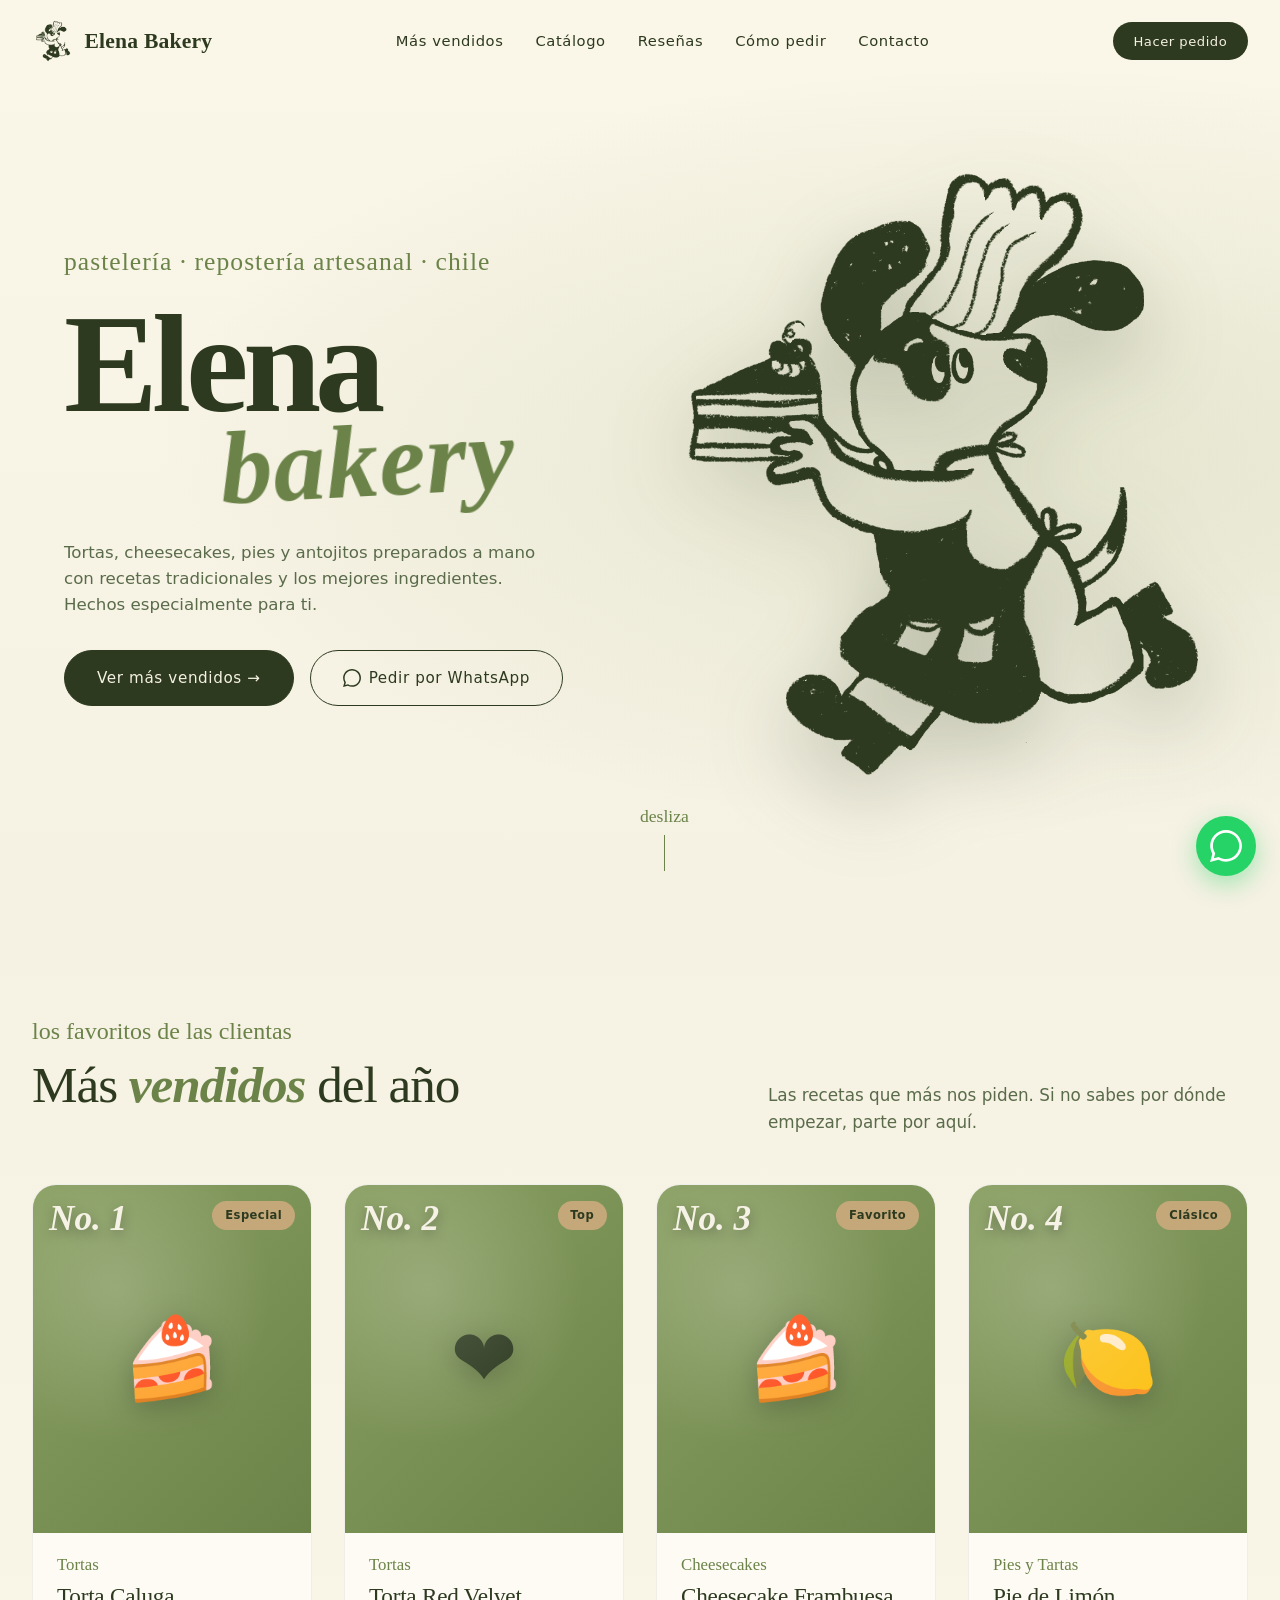
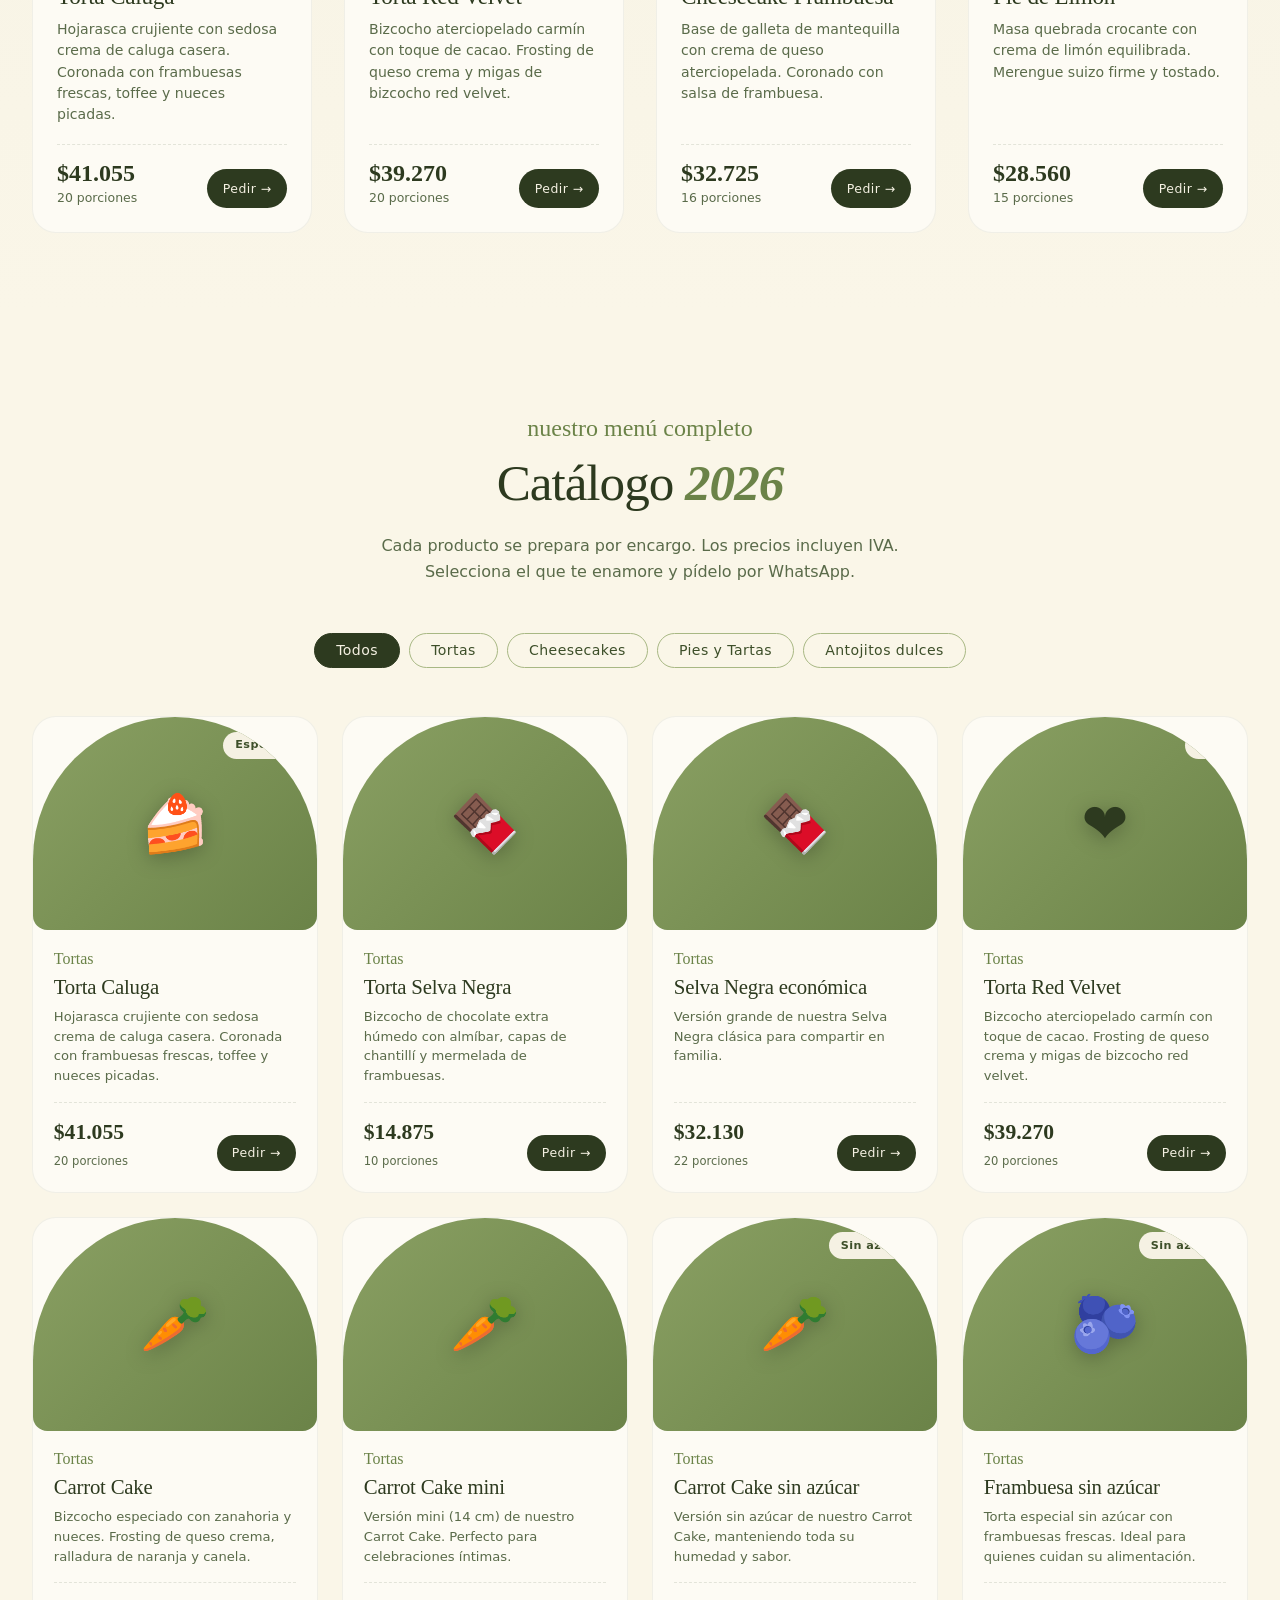
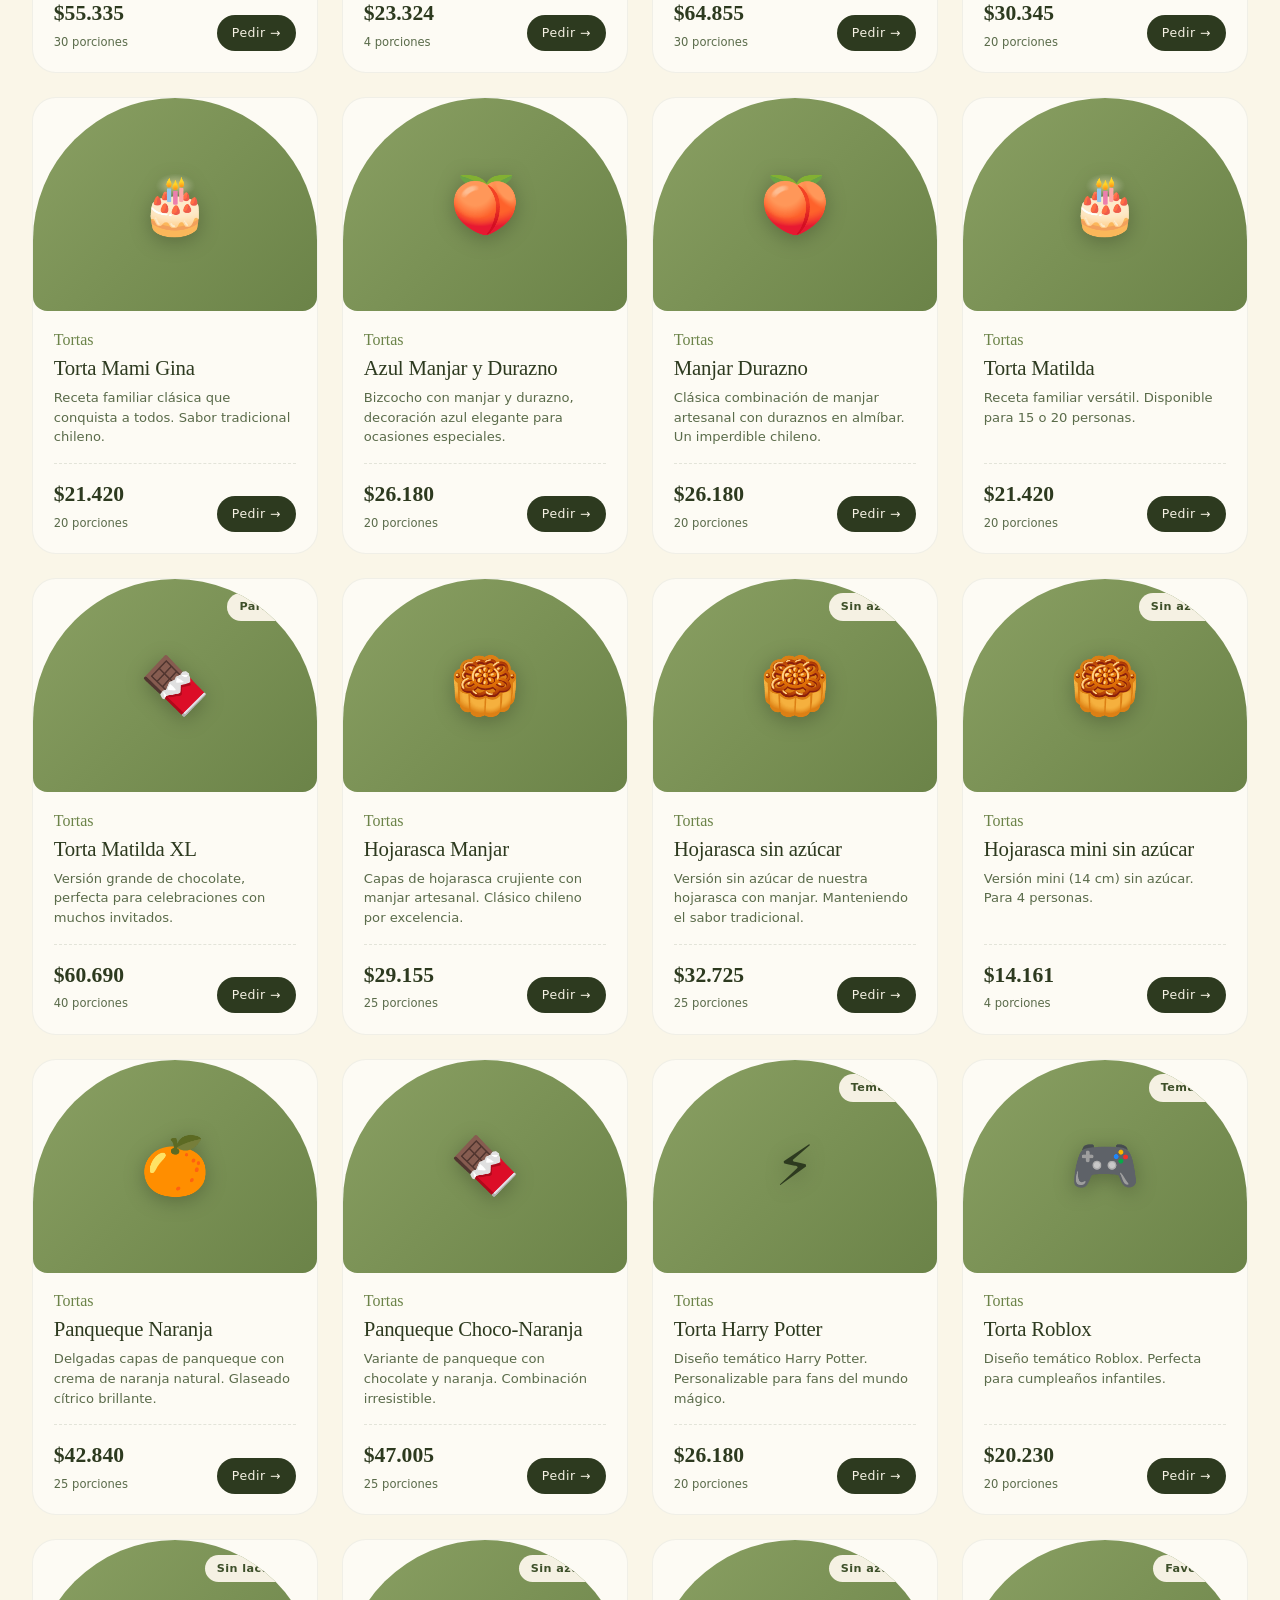
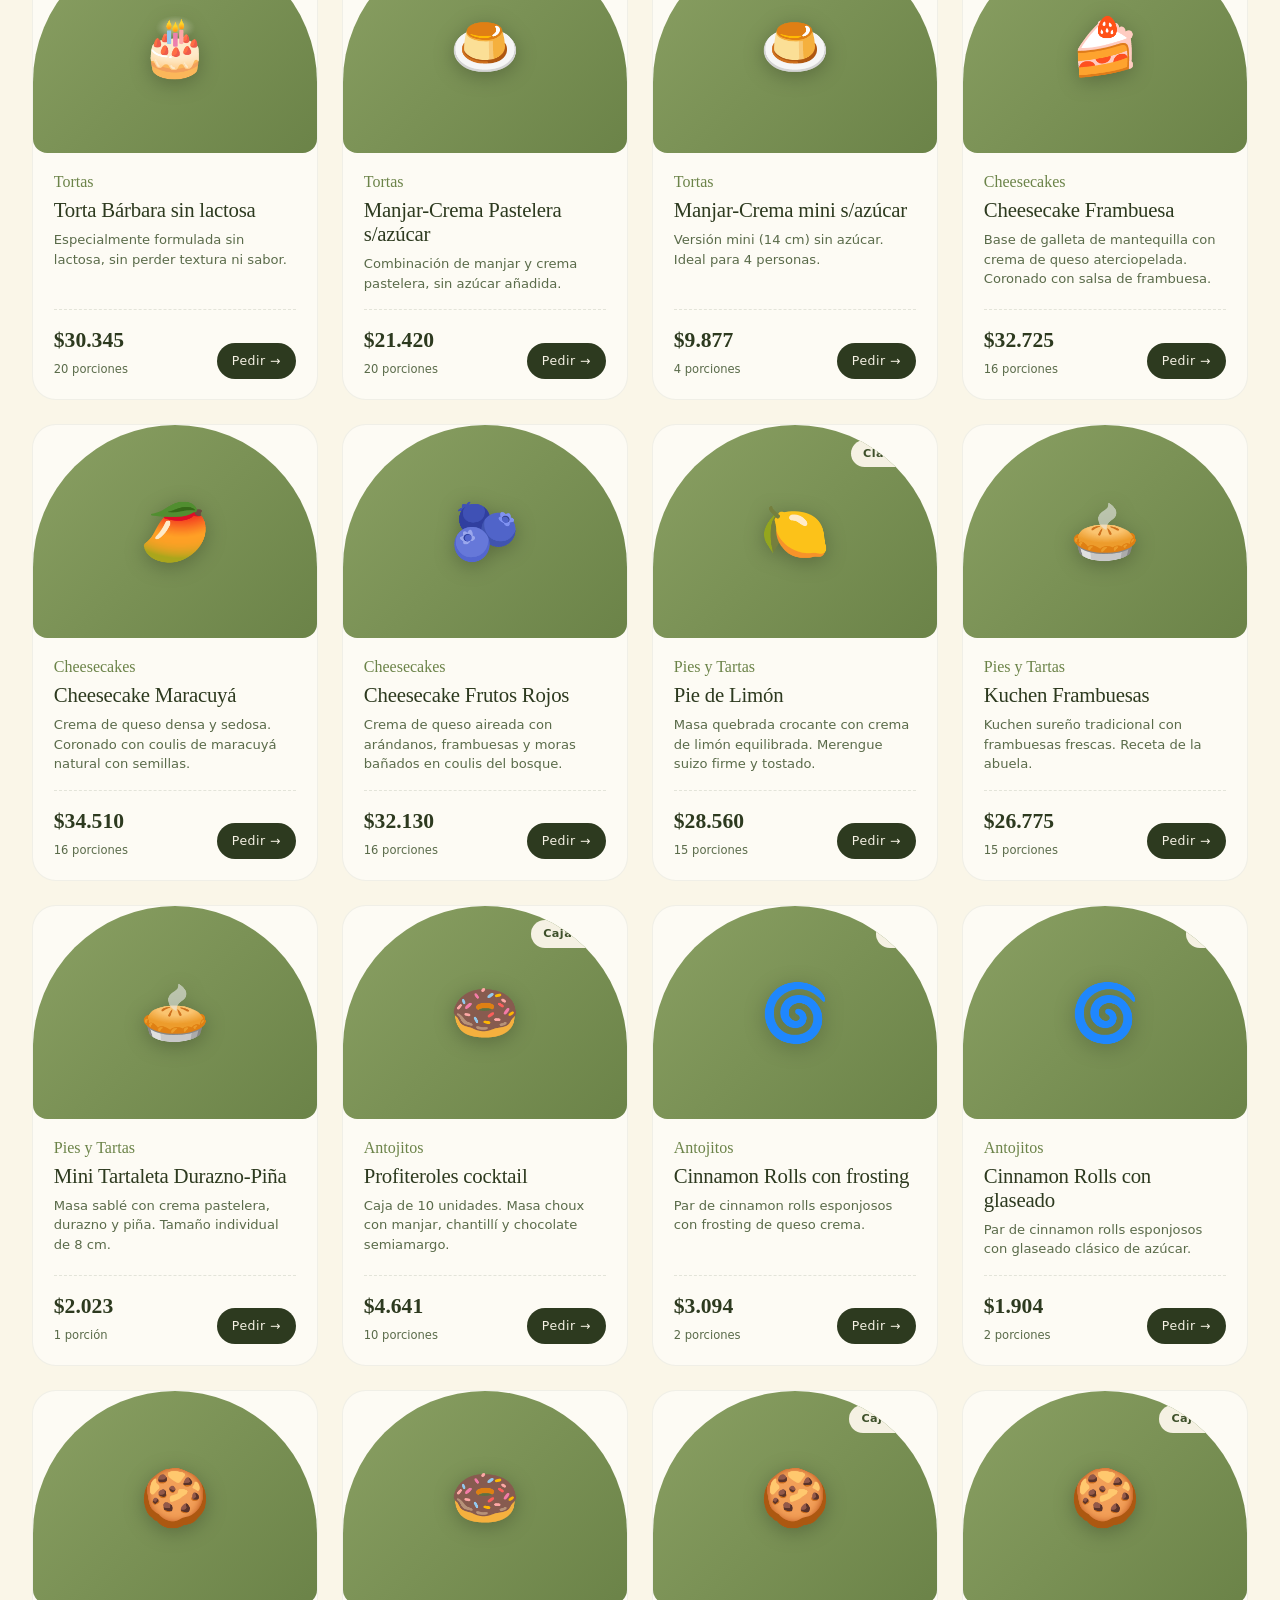
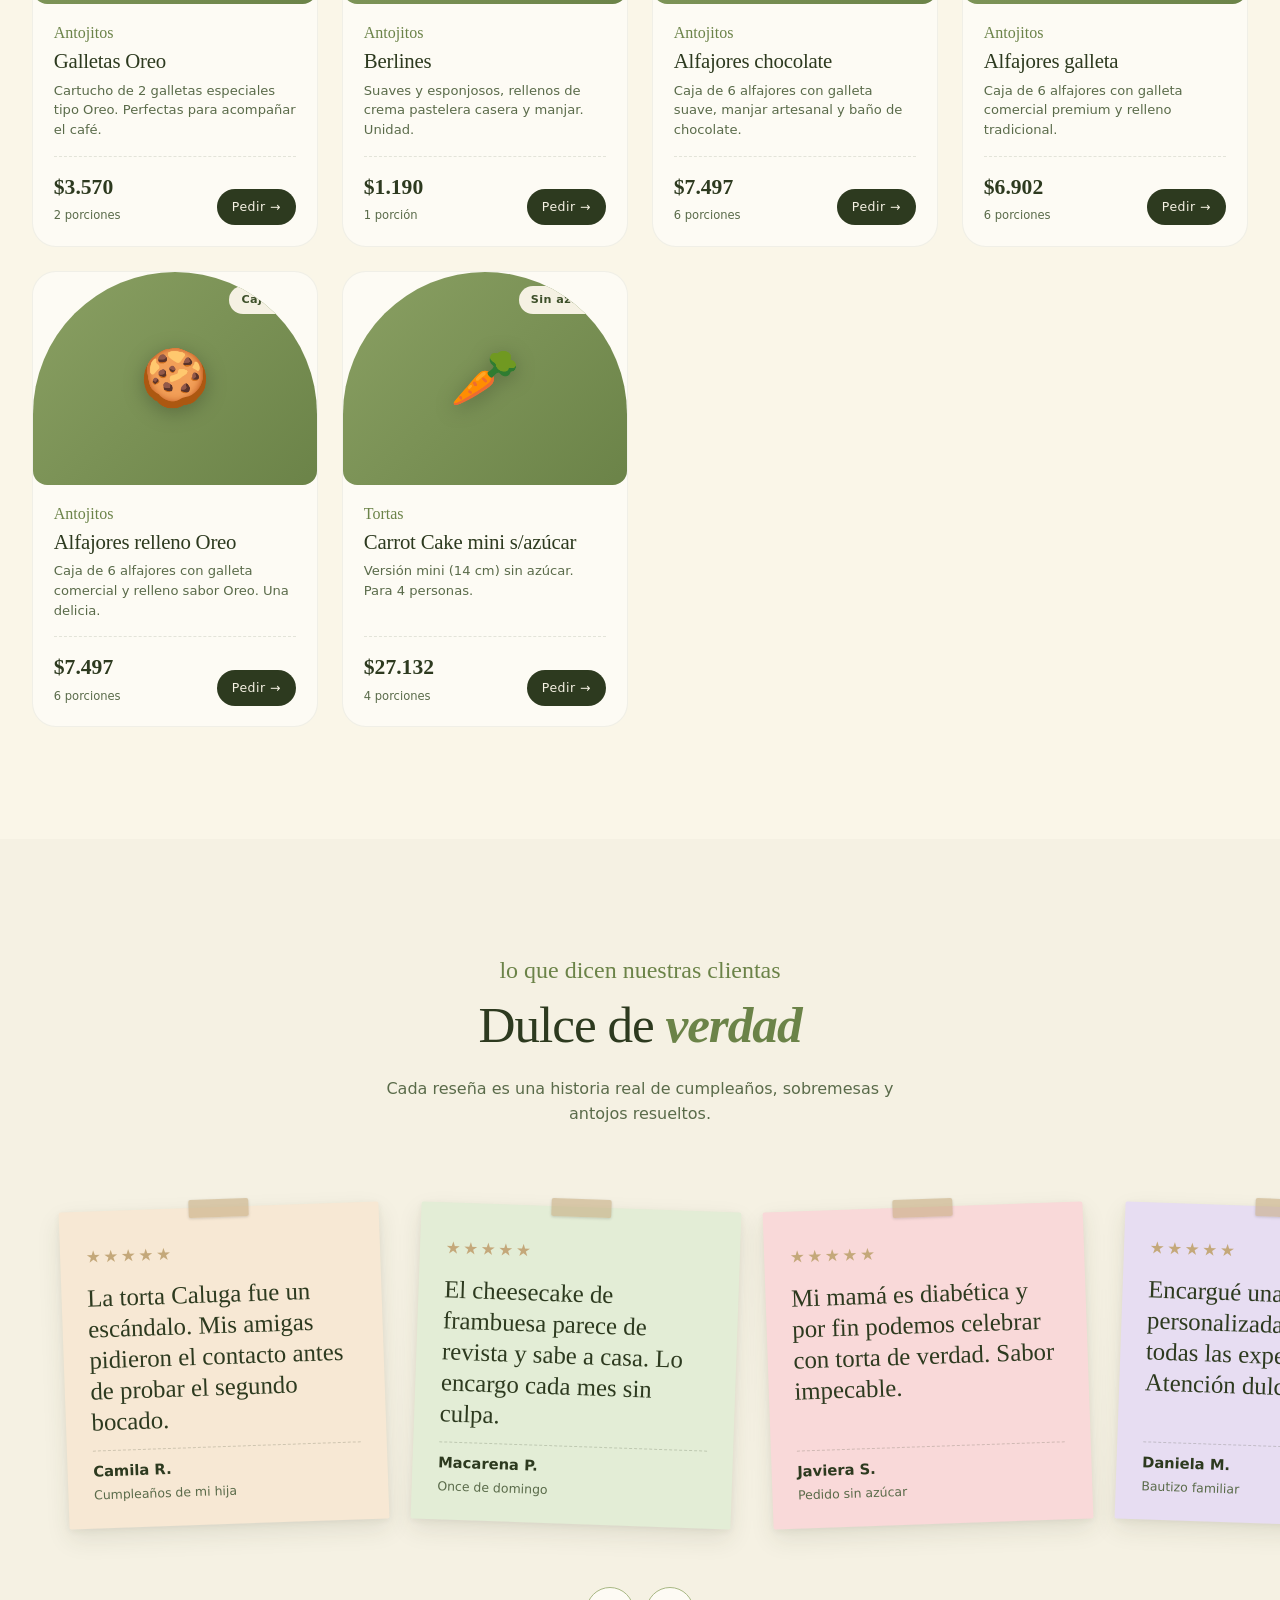
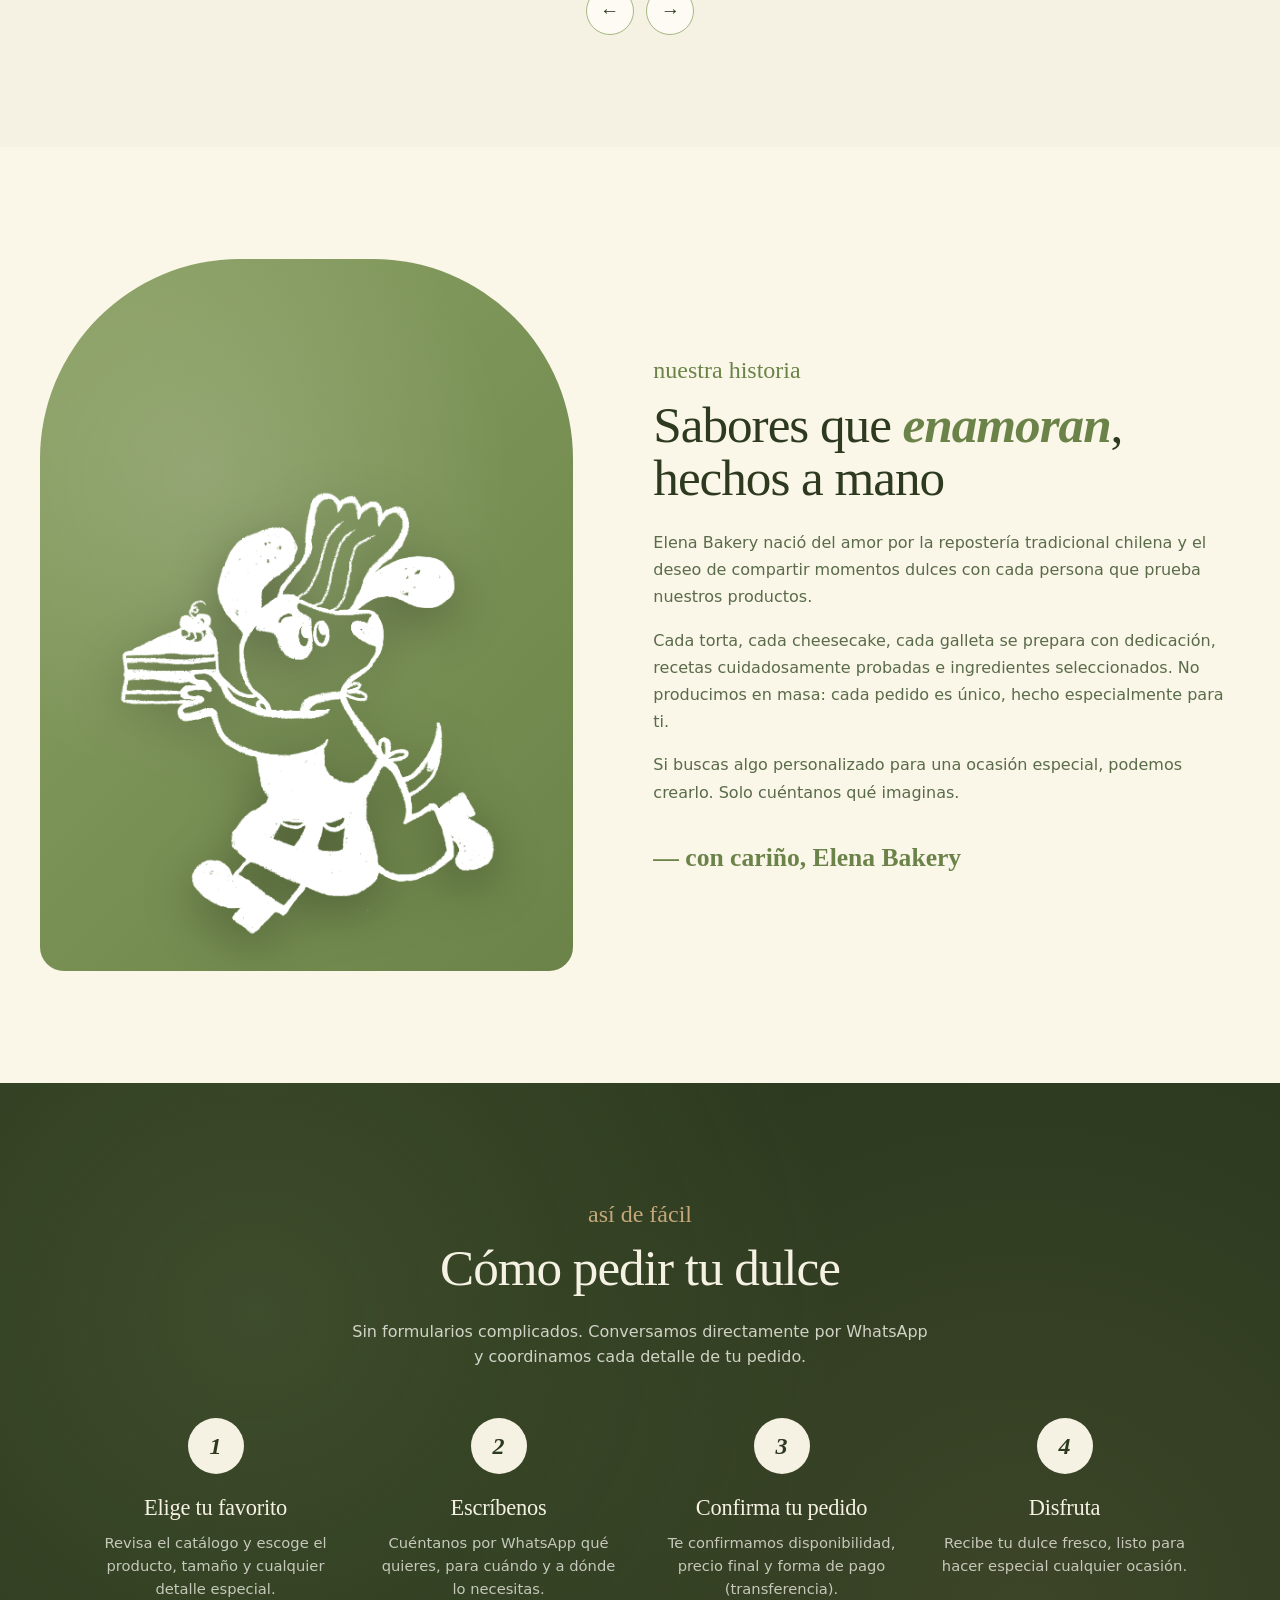
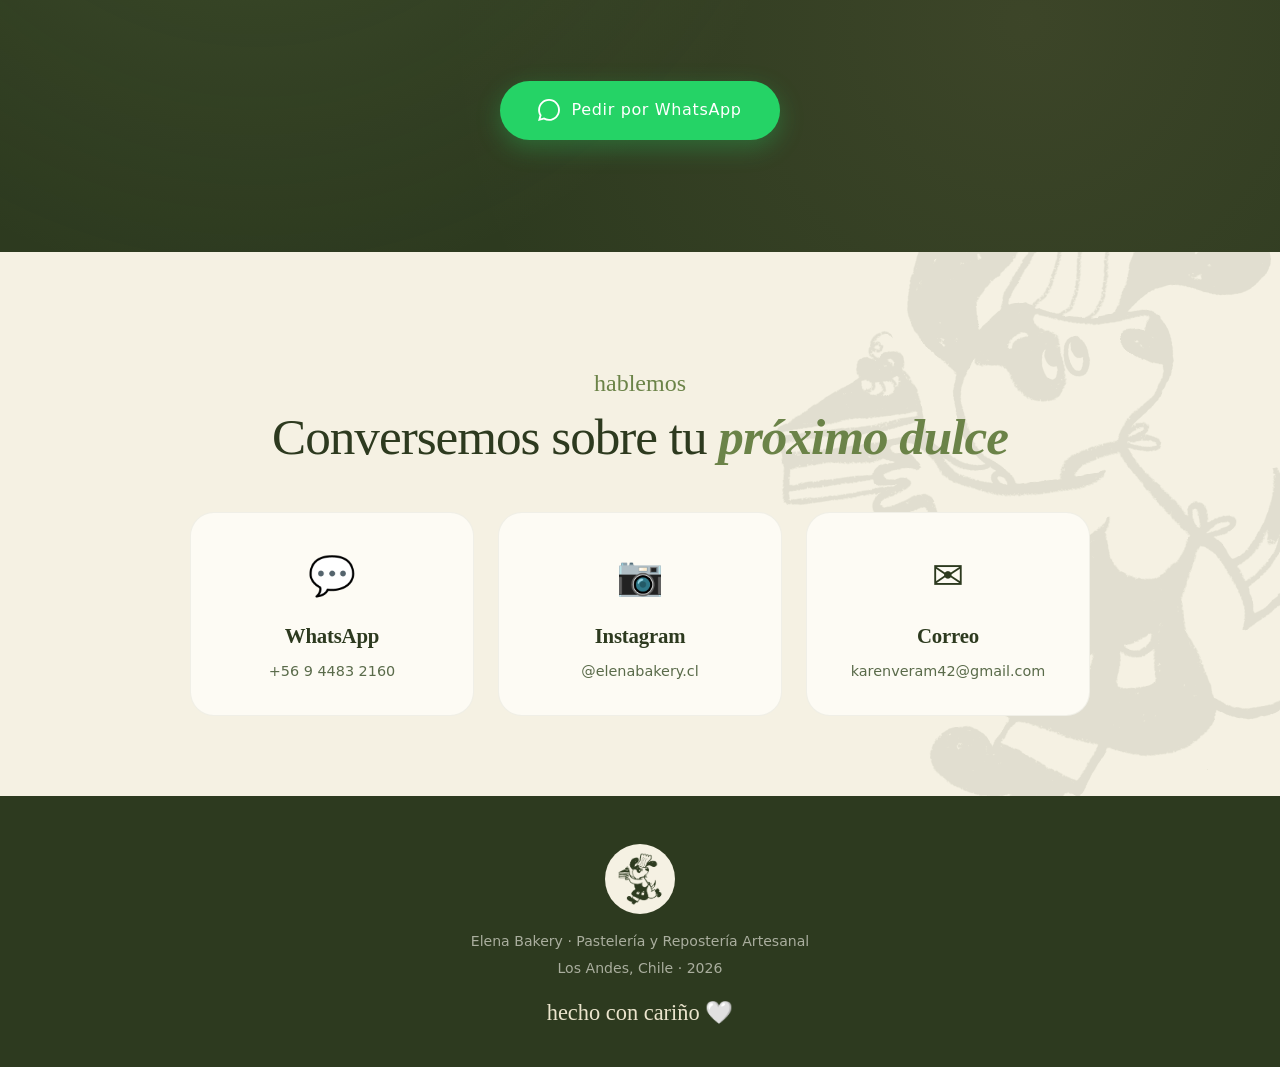
==== commit 532fd13f: "Use real dog images from standalone bundle" ====
--- a/index.html
+++ b/index.html
@@ -1,6 +1,5 @@
 <!DOCTYPE html>
-<html lang="es">
-<head>
+<html lang="es"><head>
 <meta charset="UTF-8">
 <meta name="viewport" content="width=device-width, initial-scale=1.0">
 <title>Elena Bakery — Pastelería y Repostería Artesanal</title>
@@ -9,7 +8,476 @@
 <!-- Google Fonts del design system -->
 <link rel="preconnect" href="https://fonts.googleapis.com">
 <link rel="preconnect" href="https://fonts.gstatic.com" crossorigin="">
-<link href="https://fonts.googleapis.com/css2?family=Cormorant+Garamond:ital,wght@0,400;0,500;0,600;0,700;1,500;1,600&family=Caveat:wght@500;600;700&family=Outfit:wght@300;400;500;600;700&display=swap" rel="stylesheet">
+<style>/* cyrillic-ext */
+@font-face {
+  font-family: 'Caveat';
+  font-style: normal;
+  font-weight: 500;
+  font-display: swap;
+  src: url("0e59cf61-062b-40ac-a44c-4238b20073f3") format('woff2');
+  unicode-range: U+0460-052F, U+1C80-1C8A, U+20B4, U+2DE0-2DFF, U+A640-A69F, U+FE2E-FE2F;
+}
+/* cyrillic */
+@font-face {
+  font-family: 'Caveat';
+  font-style: normal;
+  font-weight: 500;
+  font-display: swap;
+  src: url("d8361621-6b56-4c00-884c-2f0c1bea7cca") format('woff2');
+  unicode-range: U+0301, U+0400-045F, U+0490-0491, U+04B0-04B1, U+2116;
+}
+/* latin-ext */
+@font-face {
+  font-family: 'Caveat';
+  font-style: normal;
+  font-weight: 500;
+  font-display: swap;
+  src: url("f065e947-63de-453f-8694-00bd346cfe65") format('woff2');
+  unicode-range: U+0100-02BA, U+02BD-02C5, U+02C7-02CC, U+02CE-02D7, U+02DD-02FF, U+0304, U+0308, U+0329, U+1D00-1DBF, U+1E00-1E9F, U+1EF2-1EFF, U+2020, U+20A0-20AB, U+20AD-20C0, U+2113, U+2C60-2C7F, U+A720-A7FF;
+}
+/* latin */
+@font-face {
+  font-family: 'Caveat';
+  font-style: normal;
+  font-weight: 500;
+  font-display: swap;
+  src: url("c351bbaa-4bf5-45ff-9f56-cc02b39ba608") format('woff2');
+  unicode-range: U+0000-00FF, U+0131, U+0152-0153, U+02BB-02BC, U+02C6, U+02DA, U+02DC, U+0304, U+0308, U+0329, U+2000-206F, U+20AC, U+2122, U+2191, U+2193, U+2212, U+2215, U+FEFF, U+FFFD;
+}
+/* cyrillic-ext */
+@font-face {
+  font-family: 'Caveat';
+  font-style: normal;
+  font-weight: 600;
+  font-display: swap;
+  src: url("0e59cf61-062b-40ac-a44c-4238b20073f3") format('woff2');
+  unicode-range: U+0460-052F, U+1C80-1C8A, U+20B4, U+2DE0-2DFF, U+A640-A69F, U+FE2E-FE2F;
+}
+/* cyrillic */
+@font-face {
+  font-family: 'Caveat';
+  font-style: normal;
+  font-weight: 600;
+  font-display: swap;
+  src: url("d8361621-6b56-4c00-884c-2f0c1bea7cca") format('woff2');
+  unicode-range: U+0301, U+0400-045F, U+0490-0491, U+04B0-04B1, U+2116;
+}
+/* latin-ext */
+@font-face {
+  font-family: 'Caveat';
+  font-style: normal;
+  font-weight: 600;
+  font-display: swap;
+  src: url("f065e947-63de-453f-8694-00bd346cfe65") format('woff2');
+  unicode-range: U+0100-02BA, U+02BD-02C5, U+02C7-02CC, U+02CE-02D7, U+02DD-02FF, U+0304, U+0308, U+0329, U+1D00-1DBF, U+1E00-1E9F, U+1EF2-1EFF, U+2020, U+20A0-20AB, U+20AD-20C0, U+2113, U+2C60-2C7F, U+A720-A7FF;
+}
+/* latin */
+@font-face {
+  font-family: 'Caveat';
+  font-style: normal;
+  font-weight: 600;
+  font-display: swap;
+  src: url("c351bbaa-4bf5-45ff-9f56-cc02b39ba608") format('woff2');
+  unicode-range: U+0000-00FF, U+0131, U+0152-0153, U+02BB-02BC, U+02C6, U+02DA, U+02DC, U+0304, U+0308, U+0329, U+2000-206F, U+20AC, U+2122, U+2191, U+2193, U+2212, U+2215, U+FEFF, U+FFFD;
+}
+/* cyrillic-ext */
+@font-face {
+  font-family: 'Caveat';
+  font-style: normal;
+  font-weight: 700;
+  font-display: swap;
+  src: url("0e59cf61-062b-40ac-a44c-4238b20073f3") format('woff2');
+  unicode-range: U+0460-052F, U+1C80-1C8A, U+20B4, U+2DE0-2DFF, U+A640-A69F, U+FE2E-FE2F;
+}
+/* cyrillic */
+@font-face {
+  font-family: 'Caveat';
+  font-style: normal;
+  font-weight: 700;
+  font-display: swap;
+  src: url("d8361621-6b56-4c00-884c-2f0c1bea7cca") format('woff2');
+  unicode-range: U+0301, U+0400-045F, U+0490-0491, U+04B0-04B1, U+2116;
+}
+/* latin-ext */
+@font-face {
+  font-family: 'Caveat';
+  font-style: normal;
+  font-weight: 700;
+  font-display: swap;
+  src: url("f065e947-63de-453f-8694-00bd346cfe65") format('woff2');
+  unicode-range: U+0100-02BA, U+02BD-02C5, U+02C7-02CC, U+02CE-02D7, U+02DD-02FF, U+0304, U+0308, U+0329, U+1D00-1DBF, U+1E00-1E9F, U+1EF2-1EFF, U+2020, U+20A0-20AB, U+20AD-20C0, U+2113, U+2C60-2C7F, U+A720-A7FF;
+}
+/* latin */
+@font-face {
+  font-family: 'Caveat';
+  font-style: normal;
+  font-weight: 700;
+  font-display: swap;
+  src: url("c351bbaa-4bf5-45ff-9f56-cc02b39ba608") format('woff2');
+  unicode-range: U+0000-00FF, U+0131, U+0152-0153, U+02BB-02BC, U+02C6, U+02DA, U+02DC, U+0304, U+0308, U+0329, U+2000-206F, U+20AC, U+2122, U+2191, U+2193, U+2212, U+2215, U+FEFF, U+FFFD;
+}
+/* cyrillic-ext */
+@font-face {
+  font-family: 'Cormorant Garamond';
+  font-style: italic;
+  font-weight: 500;
+  font-display: swap;
+  src: url("58114199-d0db-45c0-adc7-fc7e704d0ff4") format('woff2');
+  unicode-range: U+0460-052F, U+1C80-1C8A, U+20B4, U+2DE0-2DFF, U+A640-A69F, U+FE2E-FE2F;
+}
+/* cyrillic */
+@font-face {
+  font-family: 'Cormorant Garamond';
+  font-style: italic;
+  font-weight: 500;
+  font-display: swap;
+  src: url("75357c6a-f4be-4462-9a2a-6fc023fbc3a5") format('woff2');
+  unicode-range: U+0301, U+0400-045F, U+0490-0491, U+04B0-04B1, U+2116;
+}
+/* vietnamese */
+@font-face {
+  font-family: 'Cormorant Garamond';
+  font-style: italic;
+  font-weight: 500;
+  font-display: swap;
+  src: url("00c32489-49fd-4922-b1cc-fd92bcd3a0b8") format('woff2');
+  unicode-range: U+0102-0103, U+0110-0111, U+0128-0129, U+0168-0169, U+01A0-01A1, U+01AF-01B0, U+0300-0301, U+0303-0304, U+0308-0309, U+0323, U+0329, U+1EA0-1EF9, U+20AB;
+}
+/* latin-ext */
+@font-face {
+  font-family: 'Cormorant Garamond';
+  font-style: italic;
+  font-weight: 500;
+  font-display: swap;
+  src: url("141f8920-f5cf-4828-97a0-e4d059cd1a5c") format('woff2');
+  unicode-range: U+0100-02BA, U+02BD-02C5, U+02C7-02CC, U+02CE-02D7, U+02DD-02FF, U+0304, U+0308, U+0329, U+1D00-1DBF, U+1E00-1E9F, U+1EF2-1EFF, U+2020, U+20A0-20AB, U+20AD-20C0, U+2113, U+2C60-2C7F, U+A720-A7FF;
+}
+/* latin */
+@font-face {
+  font-family: 'Cormorant Garamond';
+  font-style: italic;
+  font-weight: 500;
+  font-display: swap;
+  src: url("eda635de-c677-4964-8753-4d7f2f223224") format('woff2');
+  unicode-range: U+0000-00FF, U+0131, U+0152-0153, U+02BB-02BC, U+02C6, U+02DA, U+02DC, U+0304, U+0308, U+0329, U+2000-206F, U+20AC, U+2122, U+2191, U+2193, U+2212, U+2215, U+FEFF, U+FFFD;
+}
+/* cyrillic-ext */
+@font-face {
+  font-family: 'Cormorant Garamond';
+  font-style: italic;
+  font-weight: 600;
+  font-display: swap;
+  src: url("58114199-d0db-45c0-adc7-fc7e704d0ff4") format('woff2');
+  unicode-range: U+0460-052F, U+1C80-1C8A, U+20B4, U+2DE0-2DFF, U+A640-A69F, U+FE2E-FE2F;
+}
+/* cyrillic */
+@font-face {
+  font-family: 'Cormorant Garamond';
+  font-style: italic;
+  font-weight: 600;
+  font-display: swap;
+  src: url("75357c6a-f4be-4462-9a2a-6fc023fbc3a5") format('woff2');
+  unicode-range: U+0301, U+0400-045F, U+0490-0491, U+04B0-04B1, U+2116;
+}
+/* vietnamese */
+@font-face {
+  font-family: 'Cormorant Garamond';
+  font-style: italic;
+  font-weight: 600;
+  font-display: swap;
+  src: url("00c32489-49fd-4922-b1cc-fd92bcd3a0b8") format('woff2');
+  unicode-range: U+0102-0103, U+0110-0111, U+0128-0129, U+0168-0169, U+01A0-01A1, U+01AF-01B0, U+0300-0301, U+0303-0304, U+0308-0309, U+0323, U+0329, U+1EA0-1EF9, U+20AB;
+}
+/* latin-ext */
+@font-face {
+  font-family: 'Cormorant Garamond';
+  font-style: italic;
+  font-weight: 600;
+  font-display: swap;
+  src: url("141f8920-f5cf-4828-97a0-e4d059cd1a5c") format('woff2');
+  unicode-range: U+0100-02BA, U+02BD-02C5, U+02C7-02CC, U+02CE-02D7, U+02DD-02FF, U+0304, U+0308, U+0329, U+1D00-1DBF, U+1E00-1E9F, U+1EF2-1EFF, U+2020, U+20A0-20AB, U+20AD-20C0, U+2113, U+2C60-2C7F, U+A720-A7FF;
+}
+/* latin */
+@font-face {
+  font-family: 'Cormorant Garamond';
+  font-style: italic;
+  font-weight: 600;
+  font-display: swap;
+  src: url("eda635de-c677-4964-8753-4d7f2f223224") format('woff2');
+  unicode-range: U+0000-00FF, U+0131, U+0152-0153, U+02BB-02BC, U+02C6, U+02DA, U+02DC, U+0304, U+0308, U+0329, U+2000-206F, U+20AC, U+2122, U+2191, U+2193, U+2212, U+2215, U+FEFF, U+FFFD;
+}
+/* cyrillic-ext */
+@font-face {
+  font-family: 'Cormorant Garamond';
+  font-style: normal;
+  font-weight: 400;
+  font-display: swap;
+  src: url("7067c1ed-5ff2-4bc9-88dd-21df5147dd33") format('woff2');
+  unicode-range: U+0460-052F, U+1C80-1C8A, U+20B4, U+2DE0-2DFF, U+A640-A69F, U+FE2E-FE2F;
+}
+/* cyrillic */
+@font-face {
+  font-family: 'Cormorant Garamond';
+  font-style: normal;
+  font-weight: 400;
+  font-display: swap;
+  src: url("538f96a1-873f-43b5-a432-0f5cf7ce1680") format('woff2');
+  unicode-range: U+0301, U+0400-045F, U+0490-0491, U+04B0-04B1, U+2116;
+}
+/* vietnamese */
+@font-face {
+  font-family: 'Cormorant Garamond';
+  font-style: normal;
+  font-weight: 400;
+  font-display: swap;
+  src: url("1bf161f9-5fd4-4413-ba4e-9a943cdc4a45") format('woff2');
+  unicode-range: U+0102-0103, U+0110-0111, U+0128-0129, U+0168-0169, U+01A0-01A1, U+01AF-01B0, U+0300-0301, U+0303-0304, U+0308-0309, U+0323, U+0329, U+1EA0-1EF9, U+20AB;
+}
+/* latin-ext */
+@font-face {
+  font-family: 'Cormorant Garamond';
+  font-style: normal;
+  font-weight: 400;
+  font-display: swap;
+  src: url("882426f3-30c2-4777-856b-fd49a5b23729") format('woff2');
+  unicode-range: U+0100-02BA, U+02BD-02C5, U+02C7-02CC, U+02CE-02D7, U+02DD-02FF, U+0304, U+0308, U+0329, U+1D00-1DBF, U+1E00-1E9F, U+1EF2-1EFF, U+2020, U+20A0-20AB, U+20AD-20C0, U+2113, U+2C60-2C7F, U+A720-A7FF;
+}
+/* latin */
+@font-face {
+  font-family: 'Cormorant Garamond';
+  font-style: normal;
+  font-weight: 400;
+  font-display: swap;
+  src: url("e538cee5-7f14-491e-997a-e492784888ac") format('woff2');
+  unicode-range: U+0000-00FF, U+0131, U+0152-0153, U+02BB-02BC, U+02C6, U+02DA, U+02DC, U+0304, U+0308, U+0329, U+2000-206F, U+20AC, U+2122, U+2191, U+2193, U+2212, U+2215, U+FEFF, U+FFFD;
+}
+/* cyrillic-ext */
+@font-face {
+  font-family: 'Cormorant Garamond';
+  font-style: normal;
+  font-weight: 500;
+  font-display: swap;
+  src: url("7067c1ed-5ff2-4bc9-88dd-21df5147dd33") format('woff2');
+  unicode-range: U+0460-052F, U+1C80-1C8A, U+20B4, U+2DE0-2DFF, U+A640-A69F, U+FE2E-FE2F;
+}
+/* cyrillic */
+@font-face {
+  font-family: 'Cormorant Garamond';
+  font-style: normal;
+  font-weight: 500;
+  font-display: swap;
+  src: url("538f96a1-873f-43b5-a432-0f5cf7ce1680") format('woff2');
+  unicode-range: U+0301, U+0400-045F, U+0490-0491, U+04B0-04B1, U+2116;
+}
+/* vietnamese */
+@font-face {
+  font-family: 'Cormorant Garamond';
+  font-style: normal;
+  font-weight: 500;
+  font-display: swap;
+  src: url("1bf161f9-5fd4-4413-ba4e-9a943cdc4a45") format('woff2');
+  unicode-range: U+0102-0103, U+0110-0111, U+0128-0129, U+0168-0169, U+01A0-01A1, U+01AF-01B0, U+0300-0301, U+0303-0304, U+0308-0309, U+0323, U+0329, U+1EA0-1EF9, U+20AB;
+}
+/* latin-ext */
+@font-face {
+  font-family: 'Cormorant Garamond';
+  font-style: normal;
+  font-weight: 500;
+  font-display: swap;
+  src: url("882426f3-30c2-4777-856b-fd49a5b23729") format('woff2');
+  unicode-range: U+0100-02BA, U+02BD-02C5, U+02C7-02CC, U+02CE-02D7, U+02DD-02FF, U+0304, U+0308, U+0329, U+1D00-1DBF, U+1E00-1E9F, U+1EF2-1EFF, U+2020, U+20A0-20AB, U+20AD-20C0, U+2113, U+2C60-2C7F, U+A720-A7FF;
+}
+/* latin */
+@font-face {
+  font-family: 'Cormorant Garamond';
+  font-style: normal;
+  font-weight: 500;
+  font-display: swap;
+  src: url("e538cee5-7f14-491e-997a-e492784888ac") format('woff2');
+  unicode-range: U+0000-00FF, U+0131, U+0152-0153, U+02BB-02BC, U+02C6, U+02DA, U+02DC, U+0304, U+0308, U+0329, U+2000-206F, U+20AC, U+2122, U+2191, U+2193, U+2212, U+2215, U+FEFF, U+FFFD;
+}
+/* cyrillic-ext */
+@font-face {
+  font-family: 'Cormorant Garamond';
+  font-style: normal;
+  font-weight: 600;
+  font-display: swap;
+  src: url("7067c1ed-5ff2-4bc9-88dd-21df5147dd33") format('woff2');
+  unicode-range: U+0460-052F, U+1C80-1C8A, U+20B4, U+2DE0-2DFF, U+A640-A69F, U+FE2E-FE2F;
+}
+/* cyrillic */
+@font-face {
+  font-family: 'Cormorant Garamond';
+  font-style: normal;
+  font-weight: 600;
+  font-display: swap;
+  src: url("538f96a1-873f-43b5-a432-0f5cf7ce1680") format('woff2');
+  unicode-range: U+0301, U+0400-045F, U+0490-0491, U+04B0-04B1, U+2116;
+}
+/* vietnamese */
+@font-face {
+  font-family: 'Cormorant Garamond';
+  font-style: normal;
+  font-weight: 600;
+  font-display: swap;
+  src: url("1bf161f9-5fd4-4413-ba4e-9a943cdc4a45") format('woff2');
+  unicode-range: U+0102-0103, U+0110-0111, U+0128-0129, U+0168-0169, U+01A0-01A1, U+01AF-01B0, U+0300-0301, U+0303-0304, U+0308-0309, U+0323, U+0329, U+1EA0-1EF9, U+20AB;
+}
+/* latin-ext */
+@font-face {
+  font-family: 'Cormorant Garamond';
+  font-style: normal;
+  font-weight: 600;
+  font-display: swap;
+  src: url("882426f3-30c2-4777-856b-fd49a5b23729") format('woff2');
+  unicode-range: U+0100-02BA, U+02BD-02C5, U+02C7-02CC, U+02CE-02D7, U+02DD-02FF, U+0304, U+0308, U+0329, U+1D00-1DBF, U+1E00-1E9F, U+1EF2-1EFF, U+2020, U+20A0-20AB, U+20AD-20C0, U+2113, U+2C60-2C7F, U+A720-A7FF;
+}
+/* latin */
+@font-face {
+  font-family: 'Cormorant Garamond';
+  font-style: normal;
+  font-weight: 600;
+  font-display: swap;
+  src: url("e538cee5-7f14-491e-997a-e492784888ac") format('woff2');
+  unicode-range: U+0000-00FF, U+0131, U+0152-0153, U+02BB-02BC, U+02C6, U+02DA, U+02DC, U+0304, U+0308, U+0329, U+2000-206F, U+20AC, U+2122, U+2191, U+2193, U+2212, U+2215, U+FEFF, U+FFFD;
+}
+/* cyrillic-ext */
+@font-face {
+  font-family: 'Cormorant Garamond';
+  font-style: normal;
+  font-weight: 700;
+  font-display: swap;
+  src: url("7067c1ed-5ff2-4bc9-88dd-21df5147dd33") format('woff2');
+  unicode-range: U+0460-052F, U+1C80-1C8A, U+20B4, U+2DE0-2DFF, U+A640-A69F, U+FE2E-FE2F;
+}
+/* cyrillic */
+@font-face {
+  font-family: 'Cormorant Garamond';
+  font-style: normal;
+  font-weight: 700;
+  font-display: swap;
+  src: url("538f96a1-873f-43b5-a432-0f5cf7ce1680") format('woff2');
+  unicode-range: U+0301, U+0400-045F, U+0490-0491, U+04B0-04B1, U+2116;
+}
+/* vietnamese */
+@font-face {
+  font-family: 'Cormorant Garamond';
+  font-style: normal;
+  font-weight: 700;
+  font-display: swap;
+  src: url("1bf161f9-5fd4-4413-ba4e-9a943cdc4a45") format('woff2');
+  unicode-range: U+0102-0103, U+0110-0111, U+0128-0129, U+0168-0169, U+01A0-01A1, U+01AF-01B0, U+0300-0301, U+0303-0304, U+0308-0309, U+0323, U+0329, U+1EA0-1EF9, U+20AB;
+}
+/* latin-ext */
+@font-face {
+  font-family: 'Cormorant Garamond';
+  font-style: normal;
+  font-weight: 700;
+  font-display: swap;
+  src: url("882426f3-30c2-4777-856b-fd49a5b23729") format('woff2');
+  unicode-range: U+0100-02BA, U+02BD-02C5, U+02C7-02CC, U+02CE-02D7, U+02DD-02FF, U+0304, U+0308, U+0329, U+1D00-1DBF, U+1E00-1E9F, U+1EF2-1EFF, U+2020, U+20A0-20AB, U+20AD-20C0, U+2113, U+2C60-2C7F, U+A720-A7FF;
+}
+/* latin */
+@font-face {
+  font-family: 'Cormorant Garamond';
+  font-style: normal;
+  font-weight: 700;
+  font-display: swap;
+  src: url("e538cee5-7f14-491e-997a-e492784888ac") format('woff2');
+  unicode-range: U+0000-00FF, U+0131, U+0152-0153, U+02BB-02BC, U+02C6, U+02DA, U+02DC, U+0304, U+0308, U+0329, U+2000-206F, U+20AC, U+2122, U+2191, U+2193, U+2212, U+2215, U+FEFF, U+FFFD;
+}
+/* latin-ext */
+@font-face {
+  font-family: 'Outfit';
+  font-style: normal;
+  font-weight: 300;
+  font-display: swap;
+  src: url("ed3cd8d8-166c-42e1-afd1-58a395430ea6") format('woff2');
+  unicode-range: U+0100-02BA, U+02BD-02C5, U+02C7-02CC, U+02CE-02D7, U+02DD-02FF, U+0304, U+0308, U+0329, U+1D00-1DBF, U+1E00-1E9F, U+1EF2-1EFF, U+2020, U+20A0-20AB, U+20AD-20C0, U+2113, U+2C60-2C7F, U+A720-A7FF;
+}
+/* latin */
+@font-face {
+  font-family: 'Outfit';
+  font-style: normal;
+  font-weight: 300;
+  font-display: swap;
+  src: url("da60a672-97b4-4aad-aecd-ba6d7d894bae") format('woff2');
+  unicode-range: U+0000-00FF, U+0131, U+0152-0153, U+02BB-02BC, U+02C6, U+02DA, U+02DC, U+0304, U+0308, U+0329, U+2000-206F, U+20AC, U+2122, U+2191, U+2193, U+2212, U+2215, U+FEFF, U+FFFD;
+}
+/* latin-ext */
+@font-face {
+  font-family: 'Outfit';
+  font-style: normal;
+  font-weight: 400;
+  font-display: swap;
+  src: url("ed3cd8d8-166c-42e1-afd1-58a395430ea6") format('woff2');
+  unicode-range: U+0100-02BA, U+02BD-02C5, U+02C7-02CC, U+02CE-02D7, U+02DD-02FF, U+0304, U+0308, U+0329, U+1D00-1DBF, U+1E00-1E9F, U+1EF2-1EFF, U+2020, U+20A0-20AB, U+20AD-20C0, U+2113, U+2C60-2C7F, U+A720-A7FF;
+}
+/* latin */
+@font-face {
+  font-family: 'Outfit';
+  font-style: normal;
+  font-weight: 400;
+  font-display: swap;
+  src: url("da60a672-97b4-4aad-aecd-ba6d7d894bae") format('woff2');
+  unicode-range: U+0000-00FF, U+0131, U+0152-0153, U+02BB-02BC, U+02C6, U+02DA, U+02DC, U+0304, U+0308, U+0329, U+2000-206F, U+20AC, U+2122, U+2191, U+2193, U+2212, U+2215, U+FEFF, U+FFFD;
+}
+/* latin-ext */
+@font-face {
+  font-family: 'Outfit';
+  font-style: normal;
+  font-weight: 500;
+  font-display: swap;
+  src: url("ed3cd8d8-166c-42e1-afd1-58a395430ea6") format('woff2');
+  unicode-range: U+0100-02BA, U+02BD-02C5, U+02C7-02CC, U+02CE-02D7, U+02DD-02FF, U+0304, U+0308, U+0329, U+1D00-1DBF, U+1E00-1E9F, U+1EF2-1EFF, U+2020, U+20A0-20AB, U+20AD-20C0, U+2113, U+2C60-2C7F, U+A720-A7FF;
+}
+/* latin */
+@font-face {
+  font-family: 'Outfit';
+  font-style: normal;
+  font-weight: 500;
+  font-display: swap;
+  src: url("da60a672-97b4-4aad-aecd-ba6d7d894bae") format('woff2');
+  unicode-range: U+0000-00FF, U+0131, U+0152-0153, U+02BB-02BC, U+02C6, U+02DA, U+02DC, U+0304, U+0308, U+0329, U+2000-206F, U+20AC, U+2122, U+2191, U+2193, U+2212, U+2215, U+FEFF, U+FFFD;
+}
+/* latin-ext */
+@font-face {
+  font-family: 'Outfit';
+  font-style: normal;
+  font-weight: 600;
+  font-display: swap;
+  src: url("ed3cd8d8-166c-42e1-afd1-58a395430ea6") format('woff2');
+  unicode-range: U+0100-02BA, U+02BD-02C5, U+02C7-02CC, U+02CE-02D7, U+02DD-02FF, U+0304, U+0308, U+0329, U+1D00-1DBF, U+1E00-1E9F, U+1EF2-1EFF, U+2020, U+20A0-20AB, U+20AD-20C0, U+2113, U+2C60-2C7F, U+A720-A7FF;
+}
+/* latin */
+@font-face {
+  font-family: 'Outfit';
+  font-style: normal;
+  font-weight: 600;
+  font-display: swap;
+  src: url("da60a672-97b4-4aad-aecd-ba6d7d894bae") format('woff2');
+  unicode-range: U+0000-00FF, U+0131, U+0152-0153, U+02BB-02BC, U+02C6, U+02DA, U+02DC, U+0304, U+0308, U+0329, U+2000-206F, U+20AC, U+2122, U+2191, U+2193, U+2212, U+2215, U+FEFF, U+FFFD;
+}
+/* latin-ext */
+@font-face {
+  font-family: 'Outfit';
+  font-style: normal;
+  font-weight: 700;
+  font-display: swap;
+  src: url("ed3cd8d8-166c-42e1-afd1-58a395430ea6") format('woff2');
+  unicode-range: U+0100-02BA, U+02BD-02C5, U+02C7-02CC, U+02CE-02D7, U+02DD-02FF, U+0304, U+0308, U+0329, U+1D00-1DBF, U+1E00-1E9F, U+1EF2-1EFF, U+2020, U+20A0-20AB, U+20AD-20C0, U+2113, U+2C60-2C7F, U+A720-A7FF;
+}
+/* latin */
+@font-face {
+  font-family: 'Outfit';
+  font-style: normal;
+  font-weight: 700;
+  font-display: swap;
+  src: url("da60a672-97b4-4aad-aecd-ba6d7d894bae") format('woff2');
+  unicode-range: U+0000-00FF, U+0131, U+0152-0153, U+02BB-02BC, U+02C6, U+02DA, U+02DC, U+0304, U+0308, U+0329, U+2000-206F, U+20AC, U+2122, U+2191, U+2193, U+2212, U+2215, U+FEFF, U+FFFD;
+}
+</style>
+
 
 
 <style>
@@ -939,7 +1407,7 @@
 <nav id="nav">
   <div class="nav-inner">
     <a href="#inicio" class="nav-logo">
-      <img src="assets/dog-green.svg" alt="Elena Bakery">
+      <img src="assets/dog-green.png" alt="Elena Bakery">
       <span>Elena Bakery</span>
     </a>
     <ul class="nav-links" id="navLinks">
@@ -978,7 +1446,7 @@
   <div class="portada-dog-wrap">
     <div class="portada-dog-ring"></div>
     <div class="portada-dog-halo"></div>
-    <img src="assets/dog-green.svg" alt="Mascota de Elena Bakery" class="portada-dog" id="portadaDog">
+    <img src="assets/dog-green.png" alt="Mascota de Elena Bakery" class="portada-dog" id="portadaDog">
     <div class="dog-tag">hecho con<br>cariño</div>
   </div>
 
@@ -1041,7 +1509,7 @@
 <section class="historia" id="historia" data-screen-label="05 Historia">
   <div class="historia-grid">
     <div class="historia-img">
-      <img src="assets/dog-white.svg" alt="Mascota de Elena Bakery">
+      <img src="assets/dog-white.png" alt="Mascota de Elena Bakery">
     </div>
     <div class="historia-text">
       <span class="seccion-label">nuestra historia</span>
@@ -1094,7 +1562,7 @@
 <!-- CONTACTO — perrito reaparece -->
 <section class="contacto" id="contacto" data-screen-label="07 Contacto">
   <div class="contacto-dog-bg" aria-hidden="true">
-    <img src="assets/dog-green.svg" alt="">
+    <img src="assets/dog-green.png" alt="">
   </div>
   <div class="contacto-inner">
     <span class="seccion-label">hablemos</span>
@@ -1121,7 +1589,7 @@
 
 <!-- FOOTER -->
 <footer>
-  <img src="assets/dog-green.svg" alt="Elena Bakery" class="footer-logo">
+  <img src="assets/dog-green.png" alt="Elena Bakery" class="footer-logo">
   <p>Elena Bakery · Pastelería y Repostería Artesanal</p>
   <p>Los Andes, Chile · 2026</p>
   <p class="firma-footer">hecho con cariño 🤍</p>
@@ -1346,6 +1814,13 @@
 
 </script>
 
-
-</body>
-</html>
+<!-- Tweaks panel (React + Babel) -->
+<script src="83a0e05b-af00-4c3f-b744-c5c06addf0db" integrity="sha384-hD6/rw4ppMLGNu3tX5cjIb+uRZ7UkRJ6BPkLpg4hAu/6onKUg4lLsHAs9EBPT82L" crossorigin="anonymous"></script>
+<script src="7fa16cb1-f333-4501-8ae7-1105bad09a71" integrity="sha384-u6aeetuaXnQ38mYT8rp6sbXaQe3NL9t+IBXmnYxwkUI2Hw4bsp2Wvmx4yRQF1uAm" crossorigin="anonymous"></script>
+<script src="c7b6a380-50d6-422e-a632-f0ef1d5a1042" integrity="sha384-m08KidiNqLdpJqLq95G/LEi8Qvjl/xUYll3QILypMoQ65QorJ9Lvtp2RXYGBFj1y" crossorigin="anonymous"></script>
+<script type="text/babel" src="88aedd8e-2035-4d5c-a6d4-58e6abbe7bff"></script>
+<script type="text/babel" src="141791bf-5761-4239-987e-9ee3ffe3ca86"></script>
+
+
+
+</body></html>
